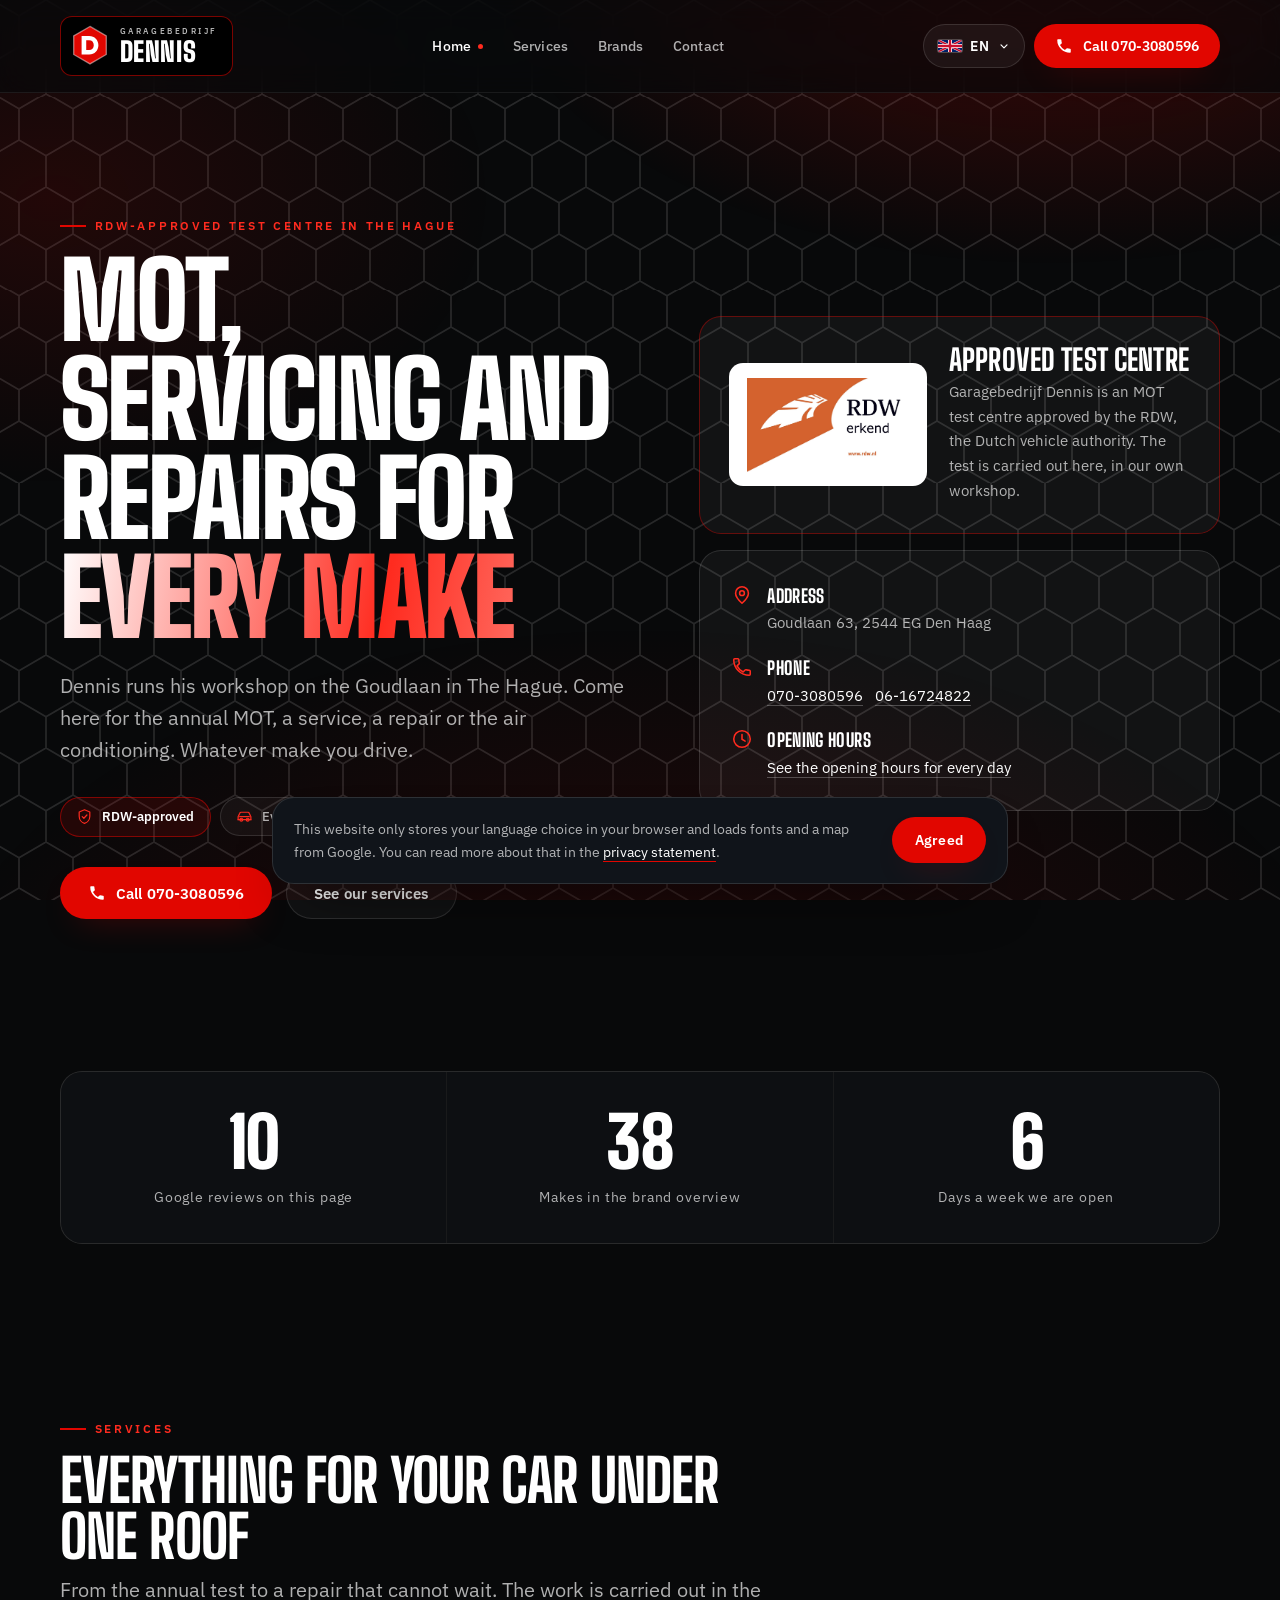
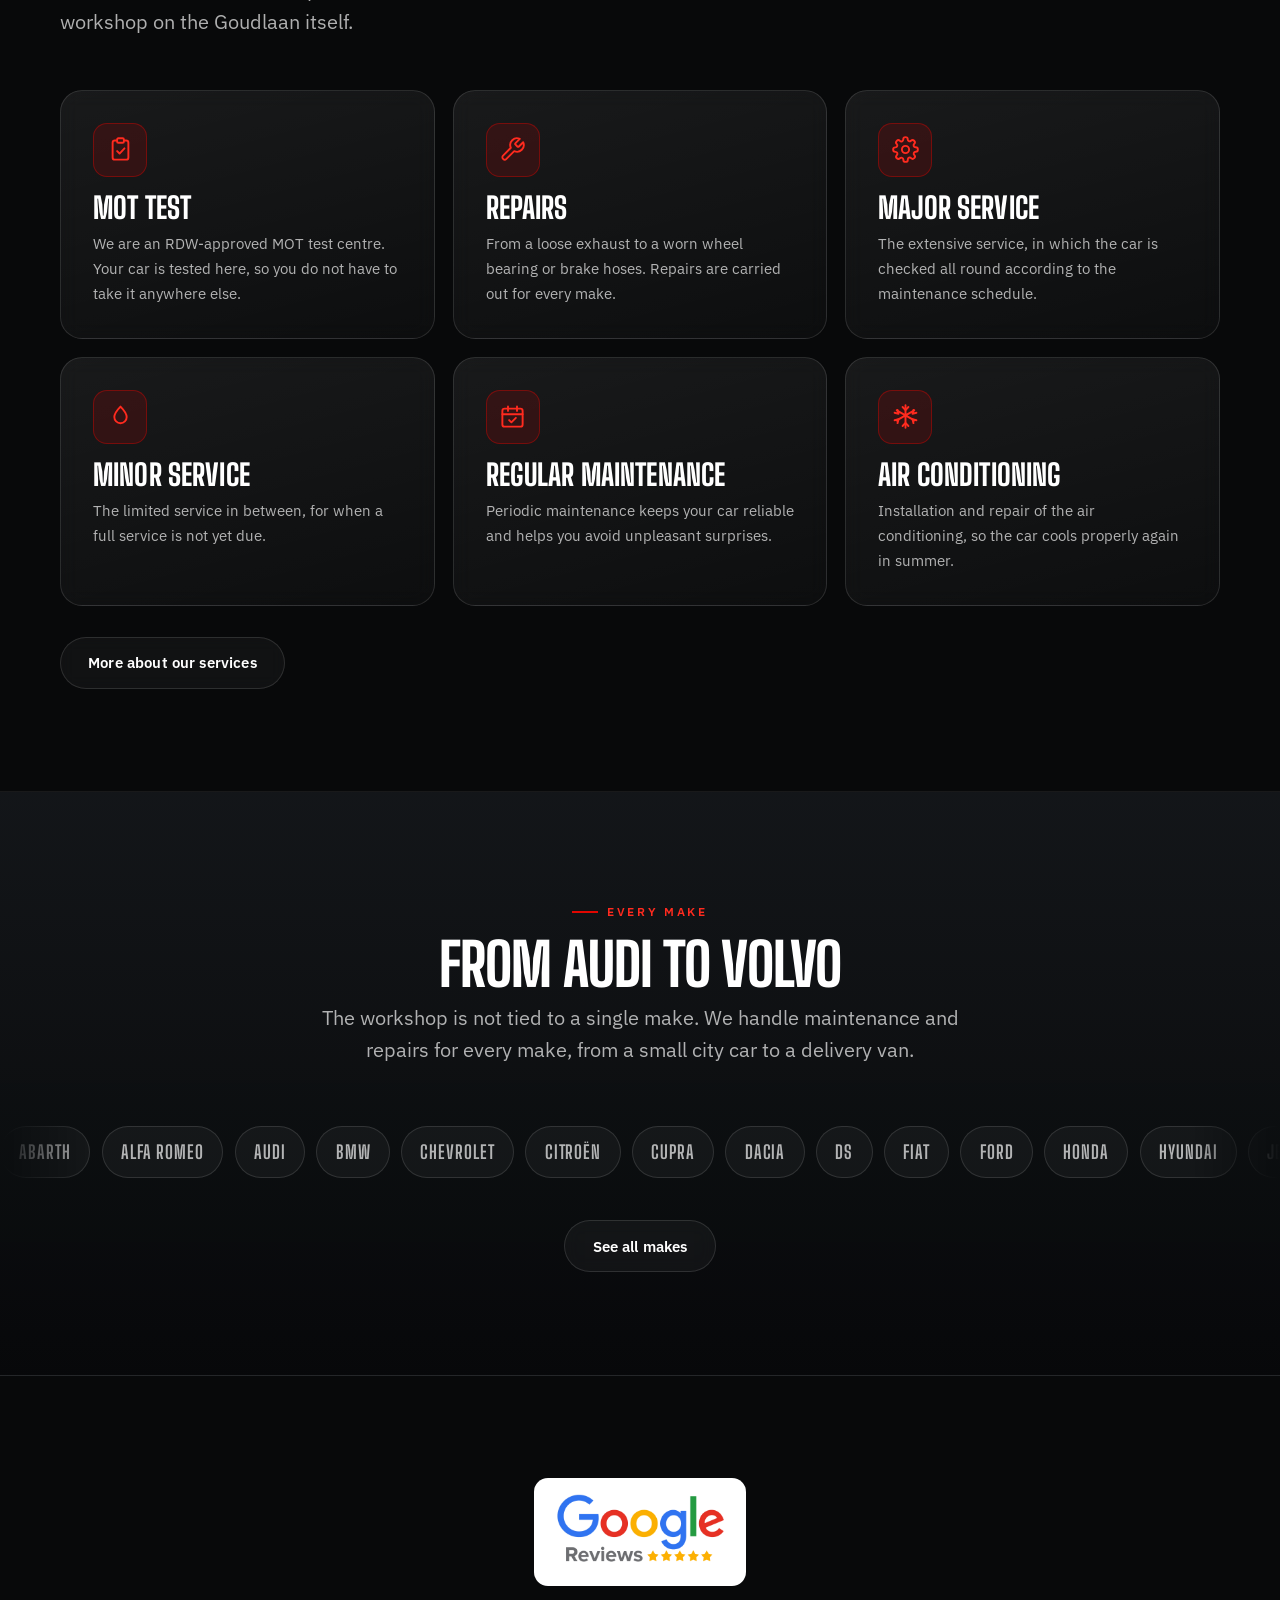
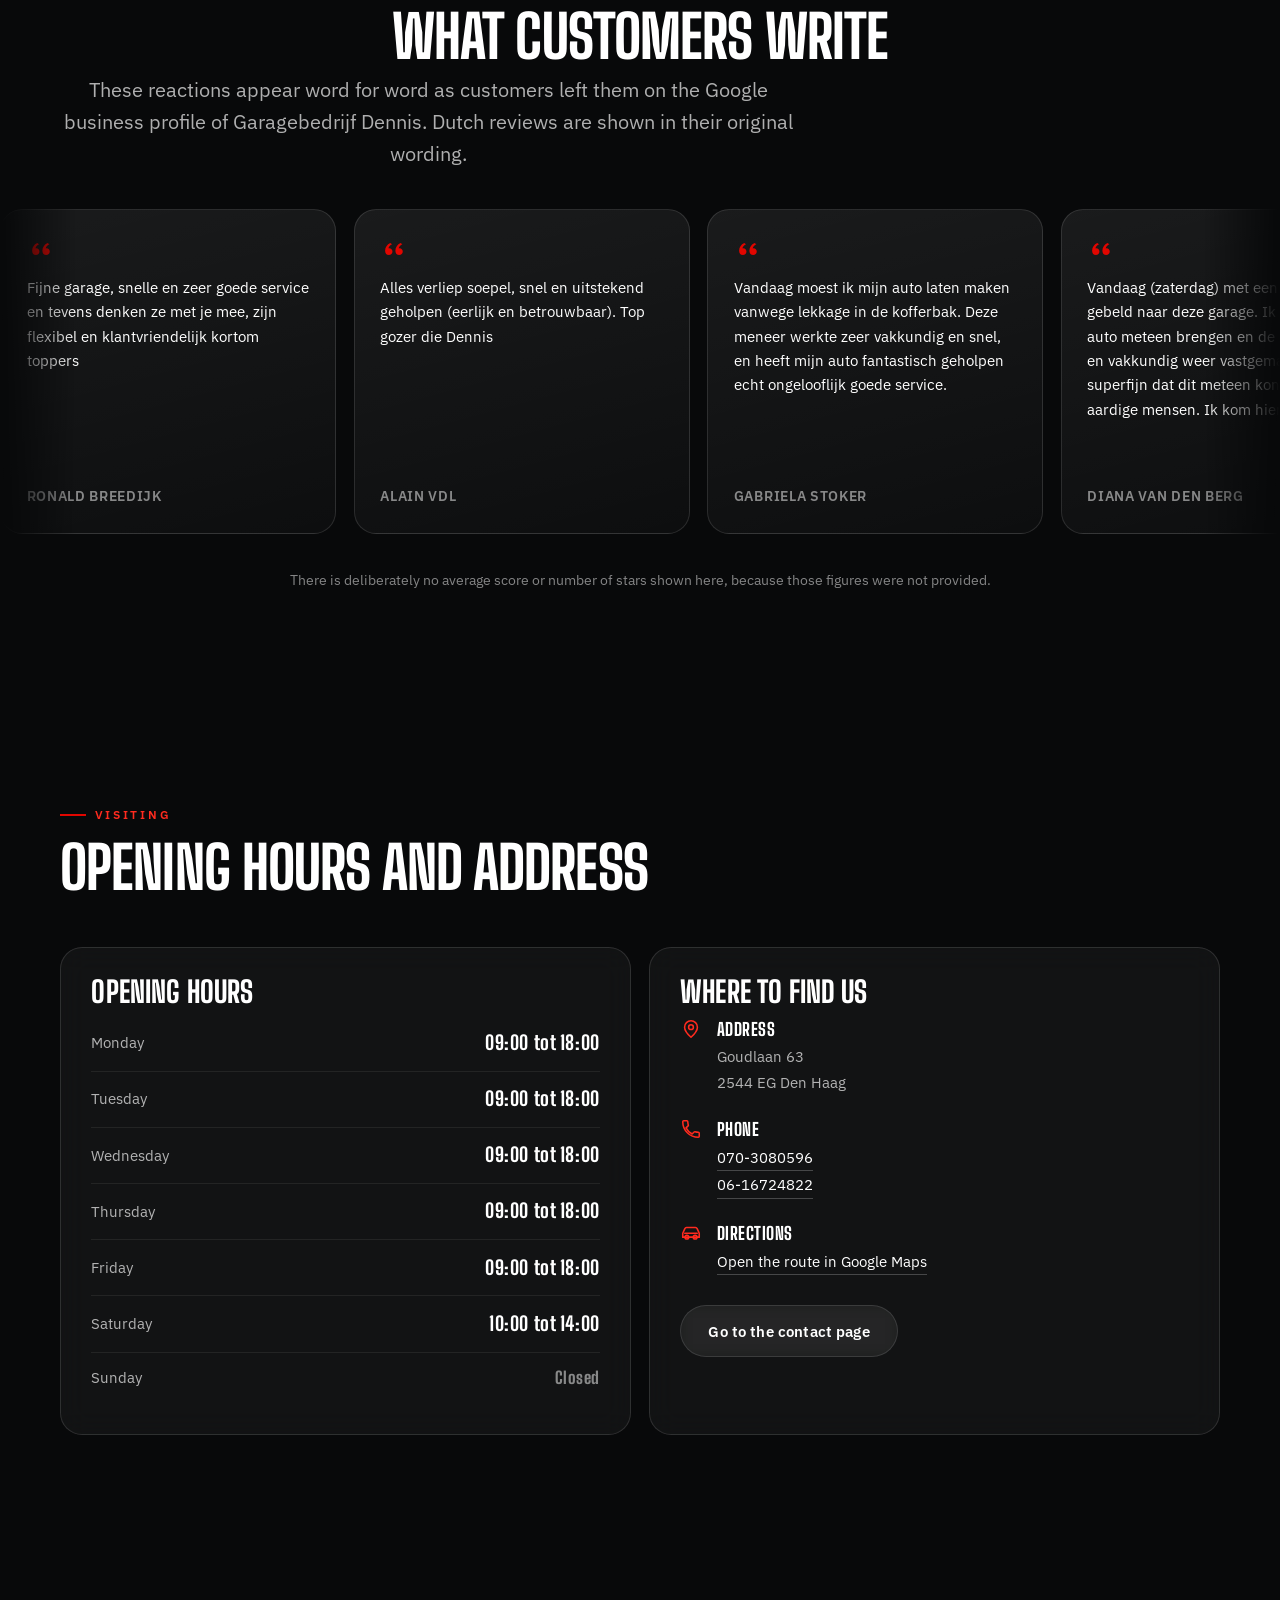
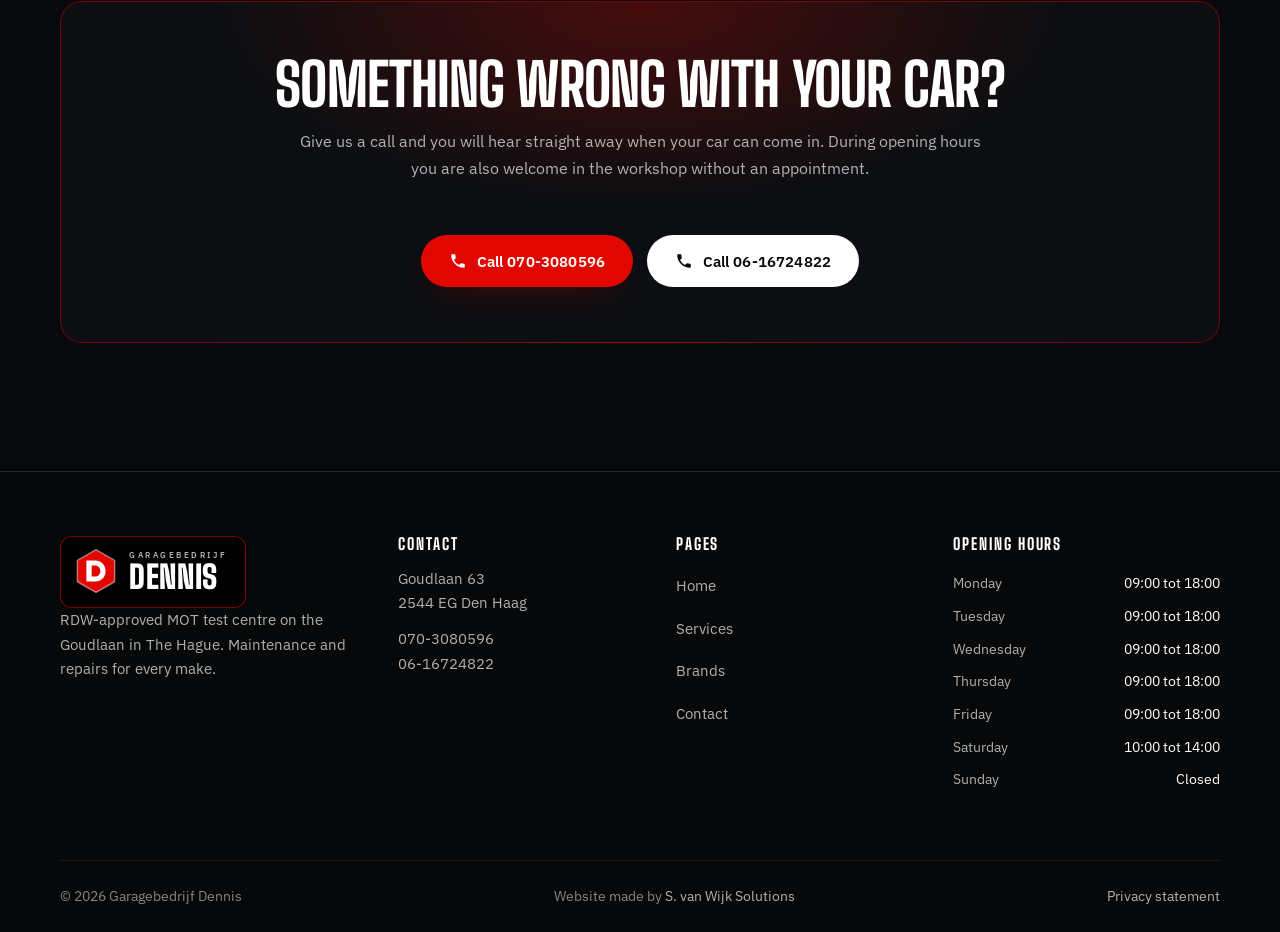
==== index.html @ d8e4218e "Basisstructuur: pagina's, stijl, componenten, taalbestanden en beeldmateriaal Co-Authored-By: Claude" ====
<!DOCTYPE html>
<html lang="nl">
<head>
<meta charset="utf-8">
<meta name="viewport" content="width=device-width, initial-scale=1">
<meta name="robots" content="noindex, nofollow">
<title data-i18n="meta.home.title">Garagebedrijf Dennis | APK en onderhoud in Den Haag</title>
<meta name="description" data-i18n-content="meta.home.desc" content="RDW-erkend APK-keuringsstation aan de Goudlaan in Den Haag. Reparatie, servicebeurt, onderhoud en airco voor alle merken. Bel 070-3080596.">
<meta name="theme-color" content="#08090a">
<link rel="canonical" href="index.html">
<link rel="alternate" hreflang="nl" href="index.html">
<link rel="alternate" hreflang="en" href="index.html">
<link rel="alternate" hreflang="x-default" href="index.html">
<meta property="og:type" content="website">
<meta property="og:site_name" content="Garagebedrijf Dennis">
<meta property="og:title" data-i18n-content="meta.home.title" content="Garagebedrijf Dennis | APK en onderhoud in Den Haag">
<meta property="og:description" data-i18n-content="meta.home.desc" content="RDW-erkend APK-keuringsstation aan de Goudlaan in Den Haag. Reparatie, servicebeurt, onderhoud en airco voor alle merken. Bel 070-3080596.">
<meta property="og:image" content="assets/images/og-image.png">
<meta property="og:url" content="index.html">
<meta name="twitter:card" content="summary_large_image">
<link rel="icon" href="assets/images/favicon.svg" type="image/svg+xml">
<link rel="preconnect" href="https://fonts.googleapis.com">
<link rel="preconnect" href="https://fonts.gstatic.com" crossorigin>
<link rel="stylesheet" href="https://fonts.googleapis.com/css2?family=Big+Shoulders+Display:wght@400..900&family=IBM+Plex+Sans:wght@400;500;600&display=swap">
<link rel="stylesheet" href="style.css">
<script type="application/ld+json">
{
  "@context": "https://schema.org",
  "@type": "AutoRepair",
  "name": "Garagebedrijf Dennis",
  "description": "RDW-erkend APK-keuringsstation in Den Haag voor onderhoud en reparatie van alle merken.",
  "address": {
    "@type": "PostalAddress",
    "streetAddress": "Goudlaan 63",
    "postalCode": "2544 EG",
    "addressLocality": "Den Haag",
    "addressCountry": "NL"
  },
  "telephone": "+31703080596",
  "areaServed": "Den Haag",
  "openingHoursSpecification": [
    { "@type": "OpeningHoursSpecification", "dayOfWeek": ["Monday","Tuesday","Wednesday","Thursday","Friday"], "opens": "09:00", "closes": "18:00" },
    { "@type": "OpeningHoursSpecification", "dayOfWeek": "Saturday", "opens": "10:00", "closes": "14:00" }
  ]
}
</script>
</head>
<body data-page="home">
<div id="header-placeholder"></div>

<main id="main" class="page-main">

  <!-- Hero -->
  <section class="hero">
    <div class="container hero-inner">
      <div class="hero-copy anim-up">
        <span class="eyebrow" data-i18n="home.hero.eyebrow">RDW-erkend keuringsstation in Den Haag</span>
        <h1 data-i18n-html="home.hero.title">APK, onderhoud en reparatie voor <span class="text-grad">alle merken</span></h1>
        <p class="lead" data-i18n="home.hero.lead">Aan de Goudlaan in Den Haag staat de werkplaats van Dennis. U komt hier voor de APK, een servicebeurt, een reparatie of de airco. Welk merk u ook rijdt.</p>

        <div class="hero-badges">
          <span class="badge badge--accent">
            <svg viewBox="0 0 24 24" fill="none" stroke="currentColor" stroke-width="1.7" stroke-linecap="round" stroke-linejoin="round" aria-hidden="true" focusable="false"><path d="M12 2.5 4.5 5.6v6c0 4.6 3.2 8.9 7.5 10 4.3-1.1 7.5-5.4 7.5-10v-6z"/><path d="m8.8 12.2 2.3 2.3 4.3-4.6"/></svg>
            <span data-i18n="badge.rdw">RDW-erkend</span>
          </span>
          <span class="badge">
            <svg viewBox="0 0 24 24" fill="none" stroke="currentColor" stroke-width="1.7" stroke-linecap="round" stroke-linejoin="round" aria-hidden="true" focusable="false"><path d="M3 16.5v-4.2l2.3-5A2 2 0 0 1 7.1 6h9.8a2 2 0 0 1 1.8 1.3l2.3 5v4.2"/><path d="M3 16.5h18M5.2 12.3h13.6"/><circle cx="7.5" cy="16.5" r="2"/><circle cx="16.5" cy="16.5" r="2"/></svg>
            <span data-i18n="badge.allBrands">Alle merken</span>
          </span>
          <span class="badge">
            <svg viewBox="0 0 24 24" fill="none" stroke="currentColor" stroke-width="1.7" stroke-linecap="round" stroke-linejoin="round" aria-hidden="true" focusable="false"><circle cx="12" cy="12" r="9"/><path d="M12 7v5.3l3.4 2"/></svg>
            <span data-i18n="badge.sixDays">Zes dagen per week open</span>
          </span>
        </div>

        <div class="btn-row">
          <a class="btn btn--primary" href="tel:0703080596">
            <svg viewBox="0 0 24 24" fill="currentColor" aria-hidden="true" focusable="false"><path d="M6.6 10.8a15.1 15.1 0 0 0 6.6 6.6l2.2-2.2a1 1 0 0 1 1-.24c1.15.38 2.36.58 3.6.58a1 1 0 0 1 1 1V20a1 1 0 0 1-1 1A17 17 0 0 1 3 4a1 1 0 0 1 1-1h3.5a1 1 0 0 1 1 1c0 1.24.2 2.45.58 3.6a1 1 0 0 1-.25 1z"/></svg>
            <span data-i18n="cta.call">Bel 070-3080596</span>
          </a>
          <a class="btn btn--ghost" href="diensten.html" data-i18n="cta.seeServices">Bekijk de diensten</a>
        </div>
      </div>

      <div class="hero-panel anim-up d2">
        <div class="rdw-card">
          <figure class="rdw-figure">
            <img src="assets/images/rdw-erkend.jpg" alt="RDW erkend" width="1754" height="1014" loading="eager" decoding="async">
          </figure>
          <div>
            <h3 data-i18n="home.rdw.title">Erkend keuringsstation</h3>
            <p data-i18n="home.rdw.text">Garagebedrijf Dennis is een door de RDW erkend APK-keuringsstation. De keuring wordt hier in de eigen werkplaats uitgevoerd.</p>
          </div>
        </div>

        <div class="glass-card hero-quick">
          <div class="quick-row">
            <svg viewBox="0 0 24 24" fill="none" stroke="currentColor" stroke-width="1.7" stroke-linecap="round" stroke-linejoin="round" aria-hidden="true" focusable="false"><path d="M12 21s7-6.4 7-11a7 7 0 1 0-14 0c0 4.6 7 11 7 11z"/><circle cx="12" cy="10" r="2.6"/></svg>
            <div>
              <strong data-i18n="label.address">Adres</strong>
              <span>Goudlaan 63, 2544 EG Den Haag</span>
            </div>
          </div>
          <div class="quick-row">
            <svg viewBox="0 0 24 24" fill="none" stroke="currentColor" stroke-width="1.7" stroke-linecap="round" stroke-linejoin="round" aria-hidden="true" focusable="false"><path d="M6.6 10.8a15.1 15.1 0 0 0 6.6 6.6l2.2-2.2a1 1 0 0 1 1-.24c1.15.38 2.36.58 3.6.58a1 1 0 0 1 1 1V20a1 1 0 0 1-1 1A17 17 0 0 1 3 4a1 1 0 0 1 1-1h3.5a1 1 0 0 1 1 1c0 1.24.2 2.45.58 3.6a1 1 0 0 1-.25 1z"/></svg>
            <div>
              <strong data-i18n="label.phone">Telefoon</strong>
              <span><a href="tel:0703080596">070-3080596</a> &nbsp; <a href="tel:0616724822">06-16724822</a></span>
            </div>
          </div>
          <div class="quick-row">
            <svg viewBox="0 0 24 24" fill="none" stroke="currentColor" stroke-width="1.7" stroke-linecap="round" stroke-linejoin="round" aria-hidden="true" focusable="false"><circle cx="12" cy="12" r="9"/><path d="M12 7v5.3l3.4 2"/></svg>
            <div>
              <strong data-i18n="label.hours">Openingstijden</strong>
              <span><a href="contact.html#openingstijden" data-i18n="home.hero.hoursLink">Bekijk alle openingstijden per dag</a></span>
            </div>
          </div>
        </div>
      </div>
    </div>
  </section>

  <!-- Kerncijfers -->
  <section class="section section--tight">
    <div class="container">
      <div class="counters reveal">
        <div class="counter">
          <span class="counter-value" data-count="10">10</span>
          <span class="counter-label" data-i18n="counter.reviews">Google-reviews op deze pagina</span>
        </div>
        <div class="counter">
          <span class="counter-value" data-count="38">38</span>
          <span class="counter-label" data-i18n="counter.brands">Merken in het merkenoverzicht</span>
        </div>
        <div class="counter">
          <span class="counter-value" data-count="6">6</span>
          <span class="counter-label" data-i18n="counter.days">Dagen per week geopend</span>
        </div>
      </div>
    </div>
  </section>

  <!-- Diensten -->
  <section class="section">
    <div class="container">
      <div class="section-head reveal">
        <span class="eyebrow" data-i18n="home.services.eyebrow">Diensten</span>
        <h2 data-i18n="home.services.title">Alles voor uw auto onder één dak</h2>
        <p class="lead" data-i18n="home.services.lead">Van de jaarlijkse keuring tot een reparatie die niet kan wachten. In de werkplaats aan de Goudlaan wordt het werk zelf uitgevoerd.</p>
      </div>

      <div class="grid grid--3">
        <article class="card reveal">
          <span class="card-icon"><svg viewBox="0 0 24 24" fill="none" stroke="currentColor" stroke-width="1.7" stroke-linecap="round" stroke-linejoin="round" aria-hidden="true" focusable="false"><path d="M9 4H7a2 2 0 0 0-2 2v13a2 2 0 0 0 2 2h10a2 2 0 0 0 2-2V6a2 2 0 0 0-2-2h-2"/><rect x="9" y="2" width="6" height="4" rx="1"/><path d="m9 13.4 2.2 2.2 4.3-4.6"/></svg></span>
          <h3 data-i18n="service.apk.title">APK-keuring</h3>
          <p data-i18n="service.apk.text">Wij zijn een RDW-erkend APK-keuringsstation. Uw auto wordt hier gekeurd, u hoeft er niet mee naar een ander adres.</p>
        </article>

        <article class="card reveal">
          <span class="card-icon"><svg viewBox="0 0 24 24" fill="none" stroke="currentColor" stroke-width="1.7" stroke-linecap="round" stroke-linejoin="round" aria-hidden="true" focusable="false"><path d="M14.7 6.3a1 1 0 0 0 0 1.4l1.6 1.6a1 1 0 0 0 1.4 0l3.77-3.77a6 6 0 0 1-7.94 7.94l-6.91 6.91a2.12 2.12 0 0 1-3-3l6.91-6.91a6 6 0 0 1 7.94-7.94l-3.76 3.76z"/></svg></span>
          <h3 data-i18n="service.repair.title">Reparaties</h3>
          <p data-i18n="service.repair.text">Van een losse uitlaat tot een versleten wiellager of remslangen. Reparaties worden uitgevoerd voor alle merken.</p>
        </article>

        <article class="card reveal">
          <span class="card-icon"><svg viewBox="0 0 24 24" fill="none" stroke="currentColor" stroke-width="1.7" stroke-linecap="round" stroke-linejoin="round" aria-hidden="true" focusable="false"><circle cx="12" cy="12" r="3.2"/><path d="M19.4 15a1.65 1.65 0 0 0 .33 1.82l.06.06a2 2 0 0 1-2.83 2.83l-.06-.06a1.65 1.65 0 0 0-1.82-.33 1.65 1.65 0 0 0-1 1.51V21a2 2 0 0 1-4 0v-.09A1.65 1.65 0 0 0 9 19.4a1.65 1.65 0 0 0-1.82.33l-.06.06a2 2 0 0 1-2.83-2.83l.06-.06a1.65 1.65 0 0 0 .33-1.82 1.65 1.65 0 0 0-1.51-1H3a2 2 0 0 1 0-4h.09A1.65 1.65 0 0 0 4.6 9a1.65 1.65 0 0 0-.33-1.82l-.06-.06a2 2 0 0 1 2.83-2.83l.06.06a1.65 1.65 0 0 0 1.82.33H9a1.65 1.65 0 0 0 1-1.51V3a2 2 0 0 1 4 0v.09a1.65 1.65 0 0 0 1 1.51 1.65 1.65 0 0 0 1.82-.33l.06-.06a2 2 0 0 1 2.83 2.83l-.06.06a1.65 1.65 0 0 0-.33 1.82V9a1.65 1.65 0 0 0 1.51 1H21a2 2 0 0 1 0 4h-.09a1.65 1.65 0 0 0-1.51 1z"/></svg></span>
          <h3 data-i18n="service.bigService.title">Grote servicebeurt</h3>
          <p data-i18n="service.bigService.text">De uitgebreide onderhoudsbeurt, waarbij de auto rondom wordt nagelopen volgens het onderhoudsschema.</p>
        </article>

        <article class="card reveal">
          <span class="card-icon"><svg viewBox="0 0 24 24" fill="none" stroke="currentColor" stroke-width="1.7" stroke-linecap="round" stroke-linejoin="round" aria-hidden="true" focusable="false"><path d="M12 3.2s5.5 5.6 5.5 9.3a5.5 5.5 0 0 1-11 0C6.5 8.8 12 3.2 12 3.2z"/></svg></span>
          <h3 data-i18n="service.smallService.title">Kleine servicebeurt</h3>
          <p data-i18n="service.smallService.text">De beperkte beurt voor tussentijds onderhoud, wanneer een volledige servicebeurt nog niet aan de orde is.</p>
        </article>

        <article class="card reveal">
          <span class="card-icon"><svg viewBox="0 0 24 24" fill="none" stroke="currentColor" stroke-width="1.7" stroke-linecap="round" stroke-linejoin="round" aria-hidden="true" focusable="false"><rect x="3" y="5" width="18" height="16" rx="2"/><path d="M8 3v4M16 3v4M3 10h18"/><path d="m9 15.2 2 2 4-4"/></svg></span>
          <h3 data-i18n="service.maintenance.title">Regulier onderhoud</h3>
          <p data-i18n="service.maintenance.text">Periodiek onderhoud zodat uw auto betrouwbaar blijft rijden en u niet voor verrassingen komt te staan.</p>
        </article>

        <article class="card reveal">
          <span class="card-icon"><svg viewBox="0 0 24 24" fill="none" stroke="currentColor" stroke-width="1.7" stroke-linecap="round" stroke-linejoin="round" aria-hidden="true" focusable="false"><path d="M12 2v20M4.2 6.5l15.6 9M19.8 6.5l-15.6 9"/><path d="M12 6.2 9.4 3.6M12 6.2l2.6-2.6M12 17.8l-2.6 2.6M12 17.8l2.6 2.6"/><path d="m5.8 9.6-3.5-.9M5.8 9.6 4.9 6.1M18.2 14.4l3.5.9M18.2 14.4l.9 3.5M5.8 14.4l-3.5.9M5.8 14.4l-.9 3.5M18.2 9.6l3.5-.9M18.2 9.6l.9-3.5"/></svg></span>
          <h3 data-i18n="service.aircon.title">Airco</h3>
          <p data-i18n="service.aircon.text">Installatie en reparatie van de airco, zodat de auto in de zomer weer koelt zoals het hoort.</p>
        </article>
      </div>

      <div class="btn-row">
        <a class="btn btn--ghost" href="diensten.html" data-i18n="cta.moreServices">Meer over onze diensten</a>
      </div>
    </div>
  </section>

  <!-- Merken -->
  <section class="section section--panel">
    <div class="container">
      <div class="section-head section-head--center reveal">
        <span class="eyebrow" data-i18n="home.brands.eyebrow">Alle merken</span>
        <h2 data-i18n="home.brands.title">Van Audi tot Volvo</h2>
        <p class="lead" data-i18n="home.brands.lead">De werkplaats is niet aan één merk gebonden. Onderhoud en reparatie doen wij voor alle merken, van een kleine stadsauto tot een bedrijfsbus.</p>
      </div>
    </div>

    <div class="brand-strip" aria-hidden="true">
      <div class="brand-strip-track">
        <span class="brand-chip">Abarth</span><span class="brand-chip">Alfa Romeo</span><span class="brand-chip">Audi</span><span class="brand-chip">BMW</span><span class="brand-chip">Chevrolet</span><span class="brand-chip">Citroën</span><span class="brand-chip">CUPRA</span><span class="brand-chip">Dacia</span><span class="brand-chip">DS</span><span class="brand-chip">Fiat</span><span class="brand-chip">Ford</span><span class="brand-chip">Honda</span><span class="brand-chip">Hyundai</span><span class="brand-chip">Jeep</span><span class="brand-chip">Kia</span><span class="brand-chip">Land Rover</span><span class="brand-chip">Lexus</span><span class="brand-chip">Lynk &amp; Co</span><span class="brand-chip">Maserati</span><span class="brand-chip">Mazda</span><span class="brand-chip">Mercedes-Benz</span><span class="brand-chip">MG</span><span class="brand-chip">MINI</span><span class="brand-chip">Mitsubishi</span><span class="brand-chip">Nissan</span><span class="brand-chip">Opel</span><span class="brand-chip">Polestar</span><span class="brand-chip">Porsche</span><span class="brand-chip">Renault</span><span class="brand-chip">SEAT</span><span class="brand-chip">Škoda</span><span class="brand-chip">smart</span><span class="brand-chip">Subaru</span><span class="brand-chip">Suzuki</span><span class="brand-chip">Tesla</span><span class="brand-chip">Toyota</span><span class="brand-chip">Volkswagen</span><span class="brand-chip">Volvo</span><span class="brand-chip">Abarth</span><span class="brand-chip">Alfa Romeo</span><span class="brand-chip">Audi</span><span class="brand-chip">BMW</span><span class="brand-chip">Chevrolet</span><span class="brand-chip">Citroën</span><span class="brand-chip">CUPRA</span><span class="brand-chip">Dacia</span><span class="brand-chip">DS</span><span class="brand-chip">Fiat</span><span class="brand-chip">Ford</span><span class="brand-chip">Honda</span><span class="brand-chip">Hyundai</span><span class="brand-chip">Jeep</span><span class="brand-chip">Kia</span><span class="brand-chip">Land Rover</span><span class="brand-chip">Lexus</span><span class="brand-chip">Lynk &amp; Co</span><span class="brand-chip">Maserati</span><span class="brand-chip">Mazda</span><span class="brand-chip">Mercedes-Benz</span><span class="brand-chip">MG</span><span class="brand-chip">MINI</span><span class="brand-chip">Mitsubishi</span><span class="brand-chip">Nissan</span><span class="brand-chip">Opel</span><span class="brand-chip">Polestar</span><span class="brand-chip">Porsche</span><span class="brand-chip">Renault</span><span class="brand-chip">SEAT</span><span class="brand-chip">Škoda</span><span class="brand-chip">smart</span><span class="brand-chip">Subaru</span><span class="brand-chip">Suzuki</span><span class="brand-chip">Tesla</span><span class="brand-chip">Toyota</span><span class="brand-chip">Volkswagen</span><span class="brand-chip">Volvo</span>
      </div>
    </div>

    <div class="container">
      <div class="stack-center mt-lg">
        <a class="btn btn--ghost" href="merken.html" data-i18n="cta.allBrands">Bekijk alle merken</a>
      </div>
    </div>
  </section>

  <!-- Reviews -->
  <section class="tm-section">
    <div class="container tm-intro reveal">
      <span class="google-badge">
        <img src="assets/images/google-reviews.png" alt="Google Reviews" width="1000" height="500" loading="lazy" decoding="async">
      </span>
      <h2 data-i18n="home.reviews.title">Wat klanten schrijven</h2>
      <p class="lead" data-i18n="home.reviews.lead">Deze reacties staan woordelijk zoals klanten ze op het Google-bedrijfsprofiel van Garagebedrijf Dennis hebben achtergelaten.</p>
    </div>

    <div class="tm-viewport">
      <div class="tm-track">
        <figure class="tm-card">
          <svg class="tm-mark" viewBox="0 0 24 24" fill="currentColor" aria-hidden="true" focusable="false"><path d="M9.5 6.5c-3 1.4-4.8 4-4.8 7.1 0 2.4 1.4 4 3.5 4 1.9 0 3.3-1.4 3.3-3.3 0-1.8-1.2-3.1-2.9-3.1-.3 0-.6 0-.8.1.4-1.5 1.6-2.8 3.3-3.6zM19 6.5c-3 1.4-4.8 4-4.8 7.1 0 2.4 1.4 4 3.5 4 1.9 0 3.3-1.4 3.3-3.3 0-1.8-1.2-3.1-2.9-3.1-.3 0-.6 0-.8.1.4-1.5 1.6-2.8 3.3-3.6z"/></svg>
          <blockquote class="tm-quote">Fijne garage, snelle en zeer goede service en tevens denken ze met je mee, zijn flexibel en klantvriendelijk kortom toppers</blockquote>
          <figcaption class="tm-name">Ronald Breedijk</figcaption>
        </figure>
        <figure class="tm-card">
          <svg class="tm-mark" viewBox="0 0 24 24" fill="currentColor" aria-hidden="true" focusable="false"><path d="M9.5 6.5c-3 1.4-4.8 4-4.8 7.1 0 2.4 1.4 4 3.5 4 1.9 0 3.3-1.4 3.3-3.3 0-1.8-1.2-3.1-2.9-3.1-.3 0-.6 0-.8.1.4-1.5 1.6-2.8 3.3-3.6zM19 6.5c-3 1.4-4.8 4-4.8 7.1 0 2.4 1.4 4 3.5 4 1.9 0 3.3-1.4 3.3-3.3 0-1.8-1.2-3.1-2.9-3.1-.3 0-.6 0-.8.1.4-1.5 1.6-2.8 3.3-3.6z"/></svg>
          <blockquote class="tm-quote">Alles verliep soepel, snel en uitstekend geholpen (eerlijk en betrouwbaar). Top gozer die Dennis</blockquote>
          <figcaption class="tm-name">Alain VDL</figcaption>
        </figure>
        <figure class="tm-card">
          <svg class="tm-mark" viewBox="0 0 24 24" fill="currentColor" aria-hidden="true" focusable="false"><path d="M9.5 6.5c-3 1.4-4.8 4-4.8 7.1 0 2.4 1.4 4 3.5 4 1.9 0 3.3-1.4 3.3-3.3 0-1.8-1.2-3.1-2.9-3.1-.3 0-.6 0-.8.1.4-1.5 1.6-2.8 3.3-3.6zM19 6.5c-3 1.4-4.8 4-4.8 7.1 0 2.4 1.4 4 3.5 4 1.9 0 3.3-1.4 3.3-3.3 0-1.8-1.2-3.1-2.9-3.1-.3 0-.6 0-.8.1.4-1.5 1.6-2.8 3.3-3.6z"/></svg>
          <blockquote class="tm-quote">Vandaag moest ik mijn auto laten maken vanwege lekkage in de kofferbak. Deze meneer werkte zeer vakkundig en snel, en heeft mijn auto fantastisch geholpen echt ongelooflijk goede service.</blockquote>
          <figcaption class="tm-name">Gabriela Stoker</figcaption>
        </figure>
        <figure class="tm-card">
          <svg class="tm-mark" viewBox="0 0 24 24" fill="currentColor" aria-hidden="true" focusable="false"><path d="M9.5 6.5c-3 1.4-4.8 4-4.8 7.1 0 2.4 1.4 4 3.5 4 1.9 0 3.3-1.4 3.3-3.3 0-1.8-1.2-3.1-2.9-3.1-.3 0-.6 0-.8.1.4-1.5 1.6-2.8 3.3-3.6zM19 6.5c-3 1.4-4.8 4-4.8 7.1 0 2.4 1.4 4 3.5 4 1.9 0 3.3-1.4 3.3-3.3 0-1.8-1.2-3.1-2.9-3.1-.3 0-.6 0-.8.1.4-1.5 1.6-2.8 3.3-3.6z"/></svg>
          <blockquote class="tm-quote">Vandaag (zaterdag) met een losse uitlaat gebeld naar deze garage. Ik kon mijn auto meteen brengen en de uitlaat is snel en vakkundig weer vastgemaakt. Echt superfijn dat dit meteen kon. Ook hele aardige mensen. Ik kom hier zeker terug!</blockquote>
          <figcaption class="tm-name">Diana van den Berg</figcaption>
        </figure>
        <figure class="tm-card">
          <svg class="tm-mark" viewBox="0 0 24 24" fill="currentColor" aria-hidden="true" focusable="false"><path d="M9.5 6.5c-3 1.4-4.8 4-4.8 7.1 0 2.4 1.4 4 3.5 4 1.9 0 3.3-1.4 3.3-3.3 0-1.8-1.2-3.1-2.9-3.1-.3 0-.6 0-.8.1.4-1.5 1.6-2.8 3.3-3.6zM19 6.5c-3 1.4-4.8 4-4.8 7.1 0 2.4 1.4 4 3.5 4 1.9 0 3.3-1.4 3.3-3.3 0-1.8-1.2-3.1-2.9-3.1-.3 0-.6 0-.8.1.4-1.5 1.6-2.8 3.3-3.6z"/></svg>
          <blockquote class="tm-quote">Vorige week zaterdag hebben we onze airco compressor laten vervangen, wij zijn zeer vriendelijk geholpen en alles werd netjes en vakkundig gedaan, wij zijn zeer tevreden over onze airco, echte aanrader en top garage.</blockquote>
          <figcaption class="tm-name">Mussi</figcaption>
        </figure>
        <figure class="tm-card">
          <svg class="tm-mark" viewBox="0 0 24 24" fill="currentColor" aria-hidden="true" focusable="false"><path d="M9.5 6.5c-3 1.4-4.8 4-4.8 7.1 0 2.4 1.4 4 3.5 4 1.9 0 3.3-1.4 3.3-3.3 0-1.8-1.2-3.1-2.9-3.1-.3 0-.6 0-.8.1.4-1.5 1.6-2.8 3.3-3.6zM19 6.5c-3 1.4-4.8 4-4.8 7.1 0 2.4 1.4 4 3.5 4 1.9 0 3.3-1.4 3.3-3.3 0-1.8-1.2-3.1-2.9-3.1-.3 0-.6 0-.8.1.4-1.5 1.6-2.8 3.3-3.6z"/></svg>
          <blockquote class="tm-quote">Vandaag een schroef in de band toen ik weg wilde van werk. Kon gelukkig nog langs komen vlak voor 18:00! Echt top service snel en vriendelijk geholpen zonder afspraak en voor een eerlijke prijs</blockquote>
          <figcaption class="tm-name">Mirjam Duursma</figcaption>
        </figure>
        <figure class="tm-card">
          <svg class="tm-mark" viewBox="0 0 24 24" fill="currentColor" aria-hidden="true" focusable="false"><path d="M9.5 6.5c-3 1.4-4.8 4-4.8 7.1 0 2.4 1.4 4 3.5 4 1.9 0 3.3-1.4 3.3-3.3 0-1.8-1.2-3.1-2.9-3.1-.3 0-.6 0-.8.1.4-1.5 1.6-2.8 3.3-3.6zM19 6.5c-3 1.4-4.8 4-4.8 7.1 0 2.4 1.4 4 3.5 4 1.9 0 3.3-1.4 3.3-3.3 0-1.8-1.2-3.1-2.9-3.1-.3 0-.6 0-.8.1.4-1.5 1.6-2.8 3.3-3.6z"/></svg>
          <blockquote class="tm-quote">Ben langs deze aardige man geweest voor een versleten wiellager en 2 remslangen. Binnen een half uur was die klaar, ook nog voor een nette prijs. Praat netjes met de klant over de mogelijkheden en denkt met je mee. Zeer tevreden. Voortaan zie je mij bij garage Dennis!</blockquote>
          <figcaption class="tm-name">Caner Sahin</figcaption>
        </figure>
        <figure class="tm-card">
          <svg class="tm-mark" viewBox="0 0 24 24" fill="currentColor" aria-hidden="true" focusable="false"><path d="M9.5 6.5c-3 1.4-4.8 4-4.8 7.1 0 2.4 1.4 4 3.5 4 1.9 0 3.3-1.4 3.3-3.3 0-1.8-1.2-3.1-2.9-3.1-.3 0-.6 0-.8.1.4-1.5 1.6-2.8 3.3-3.6zM19 6.5c-3 1.4-4.8 4-4.8 7.1 0 2.4 1.4 4 3.5 4 1.9 0 3.3-1.4 3.3-3.3 0-1.8-1.2-3.1-2.9-3.1-.3 0-.6 0-.8.1.4-1.5 1.6-2.8 3.3-3.6z"/></svg>
          <blockquote class="tm-quote" lang="en">The best mechanic in the town. Good prices and best services and so friendly</blockquote>
          <figcaption class="tm-name">Mando Radwan</figcaption>
        </figure>
        <figure class="tm-card">
          <svg class="tm-mark" viewBox="0 0 24 24" fill="currentColor" aria-hidden="true" focusable="false"><path d="M9.5 6.5c-3 1.4-4.8 4-4.8 7.1 0 2.4 1.4 4 3.5 4 1.9 0 3.3-1.4 3.3-3.3 0-1.8-1.2-3.1-2.9-3.1-.3 0-.6 0-.8.1.4-1.5 1.6-2.8 3.3-3.6zM19 6.5c-3 1.4-4.8 4-4.8 7.1 0 2.4 1.4 4 3.5 4 1.9 0 3.3-1.4 3.3-3.3 0-1.8-1.2-3.1-2.9-3.1-.3 0-.6 0-.8.1.4-1.5 1.6-2.8 3.3-3.6z"/></svg>
          <blockquote class="tm-quote">Lampen doen raar. Terwijl andere garage me afwees had ik hier snel een afspraak. Zelfde middag kon ik al ophalen met een zeer eerlijke prijs. Vriendelijke gasten en ook advies gekregen. Aangeraden!</blockquote>
          <figcaption class="tm-name">Michael Zheng</figcaption>
        </figure>
        <figure class="tm-card">
          <svg class="tm-mark" viewBox="0 0 24 24" fill="currentColor" aria-hidden="true" focusable="false"><path d="M9.5 6.5c-3 1.4-4.8 4-4.8 7.1 0 2.4 1.4 4 3.5 4 1.9 0 3.3-1.4 3.3-3.3 0-1.8-1.2-3.1-2.9-3.1-.3 0-.6 0-.8.1.4-1.5 1.6-2.8 3.3-3.6zM19 6.5c-3 1.4-4.8 4-4.8 7.1 0 2.4 1.4 4 3.5 4 1.9 0 3.3-1.4 3.3-3.3 0-1.8-1.2-3.1-2.9-3.1-.3 0-.6 0-.8.1.4-1.5 1.6-2.8 3.3-3.6z"/></svg>
          <blockquote class="tm-quote">Dennis is een topper. Kom er al jaren. Heel vakkundig, normale prijzen, en goudeerlijk.</blockquote>
          <figcaption class="tm-name">Rob Boshuijzen</figcaption>
        </figure>

        <figure class="tm-card" aria-hidden="true">
          <svg class="tm-mark" viewBox="0 0 24 24" fill="currentColor" aria-hidden="true" focusable="false"><path d="M9.5 6.5c-3 1.4-4.8 4-4.8 7.1 0 2.4 1.4 4 3.5 4 1.9 0 3.3-1.4 3.3-3.3 0-1.8-1.2-3.1-2.9-3.1-.3 0-.6 0-.8.1.4-1.5 1.6-2.8 3.3-3.6zM19 6.5c-3 1.4-4.8 4-4.8 7.1 0 2.4 1.4 4 3.5 4 1.9 0 3.3-1.4 3.3-3.3 0-1.8-1.2-3.1-2.9-3.1-.3 0-.6 0-.8.1.4-1.5 1.6-2.8 3.3-3.6z"/></svg>
          <blockquote class="tm-quote">Fijne garage, snelle en zeer goede service en tevens denken ze met je mee, zijn flexibel en klantvriendelijk kortom toppers</blockquote>
          <figcaption class="tm-name">Ronald Breedijk</figcaption>
        </figure>
        <figure class="tm-card" aria-hidden="true">
          <svg class="tm-mark" viewBox="0 0 24 24" fill="currentColor" aria-hidden="true" focusable="false"><path d="M9.5 6.5c-3 1.4-4.8 4-4.8 7.1 0 2.4 1.4 4 3.5 4 1.9 0 3.3-1.4 3.3-3.3 0-1.8-1.2-3.1-2.9-3.1-.3 0-.6 0-.8.1.4-1.5 1.6-2.8 3.3-3.6zM19 6.5c-3 1.4-4.8 4-4.8 7.1 0 2.4 1.4 4 3.5 4 1.9 0 3.3-1.4 3.3-3.3 0-1.8-1.2-3.1-2.9-3.1-.3 0-.6 0-.8.1.4-1.5 1.6-2.8 3.3-3.6z"/></svg>
          <blockquote class="tm-quote">Alles verliep soepel, snel en uitstekend geholpen (eerlijk en betrouwbaar). Top gozer die Dennis</blockquote>
          <figcaption class="tm-name">Alain VDL</figcaption>
        </figure>
        <figure class="tm-card" aria-hidden="true">
          <svg class="tm-mark" viewBox="0 0 24 24" fill="currentColor" aria-hidden="true" focusable="false"><path d="M9.5 6.5c-3 1.4-4.8 4-4.8 7.1 0 2.4 1.4 4 3.5 4 1.9 0 3.3-1.4 3.3-3.3 0-1.8-1.2-3.1-2.9-3.1-.3 0-.6 0-.8.1.4-1.5 1.6-2.8 3.3-3.6zM19 6.5c-3 1.4-4.8 4-4.8 7.1 0 2.4 1.4 4 3.5 4 1.9 0 3.3-1.4 3.3-3.3 0-1.8-1.2-3.1-2.9-3.1-.3 0-.6 0-.8.1.4-1.5 1.6-2.8 3.3-3.6z"/></svg>
          <blockquote class="tm-quote">Vandaag moest ik mijn auto laten maken vanwege lekkage in de kofferbak. Deze meneer werkte zeer vakkundig en snel, en heeft mijn auto fantastisch geholpen echt ongelooflijk goede service.</blockquote>
          <figcaption class="tm-name">Gabriela Stoker</figcaption>
        </figure>
        <figure class="tm-card" aria-hidden="true">
          <svg class="tm-mark" viewBox="0 0 24 24" fill="currentColor" aria-hidden="true" focusable="false"><path d="M9.5 6.5c-3 1.4-4.8 4-4.8 7.1 0 2.4 1.4 4 3.5 4 1.9 0 3.3-1.4 3.3-3.3 0-1.8-1.2-3.1-2.9-3.1-.3 0-.6 0-.8.1.4-1.5 1.6-2.8 3.3-3.6zM19 6.5c-3 1.4-4.8 4-4.8 7.1 0 2.4 1.4 4 3.5 4 1.9 0 3.3-1.4 3.3-3.3 0-1.8-1.2-3.1-2.9-3.1-.3 0-.6 0-.8.1.4-1.5 1.6-2.8 3.3-3.6z"/></svg>
          <blockquote class="tm-quote">Vandaag (zaterdag) met een losse uitlaat gebeld naar deze garage. Ik kon mijn auto meteen brengen en de uitlaat is snel en vakkundig weer vastgemaakt. Echt superfijn dat dit meteen kon. Ook hele aardige mensen. Ik kom hier zeker terug!</blockquote>
          <figcaption class="tm-name">Diana van den Berg</figcaption>
        </figure>
        <figure class="tm-card" aria-hidden="true">
          <svg class="tm-mark" viewBox="0 0 24 24" fill="currentColor" aria-hidden="true" focusable="false"><path d="M9.5 6.5c-3 1.4-4.8 4-4.8 7.1 0 2.4 1.4 4 3.5 4 1.9 0 3.3-1.4 3.3-3.3 0-1.8-1.2-3.1-2.9-3.1-.3 0-.6 0-.8.1.4-1.5 1.6-2.8 3.3-3.6zM19 6.5c-3 1.4-4.8 4-4.8 7.1 0 2.4 1.4 4 3.5 4 1.9 0 3.3-1.4 3.3-3.3 0-1.8-1.2-3.1-2.9-3.1-.3 0-.6 0-.8.1.4-1.5 1.6-2.8 3.3-3.6z"/></svg>
          <blockquote class="tm-quote">Vorige week zaterdag hebben we onze airco compressor laten vervangen, wij zijn zeer vriendelijk geholpen en alles werd netjes en vakkundig gedaan, wij zijn zeer tevreden over onze airco, echte aanrader en top garage.</blockquote>
          <figcaption class="tm-name">Mussi</figcaption>
        </figure>
        <figure class="tm-card" aria-hidden="true">
          <svg class="tm-mark" viewBox="0 0 24 24" fill="currentColor" aria-hidden="true" focusable="false"><path d="M9.5 6.5c-3 1.4-4.8 4-4.8 7.1 0 2.4 1.4 4 3.5 4 1.9 0 3.3-1.4 3.3-3.3 0-1.8-1.2-3.1-2.9-3.1-.3 0-.6 0-.8.1.4-1.5 1.6-2.8 3.3-3.6zM19 6.5c-3 1.4-4.8 4-4.8 7.1 0 2.4 1.4 4 3.5 4 1.9 0 3.3-1.4 3.3-3.3 0-1.8-1.2-3.1-2.9-3.1-.3 0-.6 0-.8.1.4-1.5 1.6-2.8 3.3-3.6z"/></svg>
          <blockquote class="tm-quote">Vandaag een schroef in de band toen ik weg wilde van werk. Kon gelukkig nog langs komen vlak voor 18:00! Echt top service snel en vriendelijk geholpen zonder afspraak en voor een eerlijke prijs</blockquote>
          <figcaption class="tm-name">Mirjam Duursma</figcaption>
        </figure>
        <figure class="tm-card" aria-hidden="true">
          <svg class="tm-mark" viewBox="0 0 24 24" fill="currentColor" aria-hidden="true" focusable="false"><path d="M9.5 6.5c-3 1.4-4.8 4-4.8 7.1 0 2.4 1.4 4 3.5 4 1.9 0 3.3-1.4 3.3-3.3 0-1.8-1.2-3.1-2.9-3.1-.3 0-.6 0-.8.1.4-1.5 1.6-2.8 3.3-3.6zM19 6.5c-3 1.4-4.8 4-4.8 7.1 0 2.4 1.4 4 3.5 4 1.9 0 3.3-1.4 3.3-3.3 0-1.8-1.2-3.1-2.9-3.1-.3 0-.6 0-.8.1.4-1.5 1.6-2.8 3.3-3.6z"/></svg>
          <blockquote class="tm-quote">Ben langs deze aardige man geweest voor een versleten wiellager en 2 remslangen. Binnen een half uur was die klaar, ook nog voor een nette prijs. Praat netjes met de klant over de mogelijkheden en denkt met je mee. Zeer tevreden. Voortaan zie je mij bij garage Dennis!</blockquote>
          <figcaption class="tm-name">Caner Sahin</figcaption>
        </figure>
        <figure class="tm-card" aria-hidden="true">
          <svg class="tm-mark" viewBox="0 0 24 24" fill="currentColor" aria-hidden="true" focusable="false"><path d="M9.5 6.5c-3 1.4-4.8 4-4.8 7.1 0 2.4 1.4 4 3.5 4 1.9 0 3.3-1.4 3.3-3.3 0-1.8-1.2-3.1-2.9-3.1-.3 0-.6 0-.8.1.4-1.5 1.6-2.8 3.3-3.6zM19 6.5c-3 1.4-4.8 4-4.8 7.1 0 2.4 1.4 4 3.5 4 1.9 0 3.3-1.4 3.3-3.3 0-1.8-1.2-3.1-2.9-3.1-.3 0-.6 0-.8.1.4-1.5 1.6-2.8 3.3-3.6z"/></svg>
          <blockquote class="tm-quote" lang="en">The best mechanic in the town. Good prices and best services and so friendly</blockquote>
          <figcaption class="tm-name">Mando Radwan</figcaption>
        </figure>
        <figure class="tm-card" aria-hidden="true">
          <svg class="tm-mark" viewBox="0 0 24 24" fill="currentColor" aria-hidden="true" focusable="false"><path d="M9.5 6.5c-3 1.4-4.8 4-4.8 7.1 0 2.4 1.4 4 3.5 4 1.9 0 3.3-1.4 3.3-3.3 0-1.8-1.2-3.1-2.9-3.1-.3 0-.6 0-.8.1.4-1.5 1.6-2.8 3.3-3.6zM19 6.5c-3 1.4-4.8 4-4.8 7.1 0 2.4 1.4 4 3.5 4 1.9 0 3.3-1.4 3.3-3.3 0-1.8-1.2-3.1-2.9-3.1-.3 0-.6 0-.8.1.4-1.5 1.6-2.8 3.3-3.6z"/></svg>
          <blockquote class="tm-quote">Lampen doen raar. Terwijl andere garage me afwees had ik hier snel een afspraak. Zelfde middag kon ik al ophalen met een zeer eerlijke prijs. Vriendelijke gasten en ook advies gekregen. Aangeraden!</blockquote>
          <figcaption class="tm-name">Michael Zheng</figcaption>
        </figure>
        <figure class="tm-card" aria-hidden="true">
          <svg class="tm-mark" viewBox="0 0 24 24" fill="currentColor" aria-hidden="true" focusable="false"><path d="M9.5 6.5c-3 1.4-4.8 4-4.8 7.1 0 2.4 1.4 4 3.5 4 1.9 0 3.3-1.4 3.3-3.3 0-1.8-1.2-3.1-2.9-3.1-.3 0-.6 0-.8.1.4-1.5 1.6-2.8 3.3-3.6zM19 6.5c-3 1.4-4.8 4-4.8 7.1 0 2.4 1.4 4 3.5 4 1.9 0 3.3-1.4 3.3-3.3 0-1.8-1.2-3.1-2.9-3.1-.3 0-.6 0-.8.1.4-1.5 1.6-2.8 3.3-3.6z"/></svg>
          <blockquote class="tm-quote">Dennis is een topper. Kom er al jaren. Heel vakkundig, normale prijzen, en goudeerlijk.</blockquote>
          <figcaption class="tm-name">Rob Boshuijzen</figcaption>
        </figure>
      </div>
    </div>

    <div class="container">
      <p class="tm-foot" data-i18n="home.reviews.foot">Er staat bewust geen gemiddelde beoordeling of aantal sterren bij, omdat die cijfers niet zijn aangeleverd.</p>
    </div>
  </section>

  <!-- Openingstijden en contact -->
  <section class="section">
    <div class="container">
      <div class="section-head reveal">
        <span class="eyebrow" data-i18n="home.visit.eyebrow">Langskomen</span>
        <h2 data-i18n="home.visit.title">Openingstijden en adres</h2>
      </div>

      <div class="split">
        <div class="glass-card reveal">
          <h3 data-i18n="label.hours">Openingstijden</h3>
          <ul class="hours-list">
            <li><span class="hours-day" data-i18n="day.mon">Maandag</span><span class="hours-time">09:00 tot 18:00</span></li>
            <li><span class="hours-day" data-i18n="day.tue">Dinsdag</span><span class="hours-time">09:00 tot 18:00</span></li>
            <li><span class="hours-day" data-i18n="day.wed">Woensdag</span><span class="hours-time">09:00 tot 18:00</span></li>
            <li><span class="hours-day" data-i18n="day.thu">Donderdag</span><span class="hours-time">09:00 tot 18:00</span></li>
            <li><span class="hours-day" data-i18n="day.fri">Vrijdag</span><span class="hours-time">09:00 tot 18:00</span></li>
            <li><span class="hours-day" data-i18n="day.sat">Zaterdag</span><span class="hours-time">10:00 tot 14:00</span></li>
            <li><span class="hours-day" data-i18n="day.sun">Zondag</span><span class="hours-time is-closed" data-i18n="hours.closed">Gesloten</span></li>
          </ul>
        </div>

        <div class="glass-card reveal">
          <h3 data-i18n="home.visit.findUs">Waar u ons vindt</h3>
          <ul class="contact-list">
            <li>
              <svg viewBox="0 0 24 24" fill="none" stroke="currentColor" stroke-width="1.7" stroke-linecap="round" stroke-linejoin="round" aria-hidden="true" focusable="false"><path d="M12 21s7-6.4 7-11a7 7 0 1 0-14 0c0 4.6 7 11 7 11z"/><circle cx="12" cy="10" r="2.6"/></svg>
              <div>
                <strong data-i18n="label.address">Adres</strong>
                <address>Goudlaan 63<br>2544 EG Den Haag</address>
              </div>
            </li>
            <li>
              <svg viewBox="0 0 24 24" fill="none" stroke="currentColor" stroke-width="1.7" stroke-linecap="round" stroke-linejoin="round" aria-hidden="true" focusable="false"><path d="M6.6 10.8a15.1 15.1 0 0 0 6.6 6.6l2.2-2.2a1 1 0 0 1 1-.24c1.15.38 2.36.58 3.6.58a1 1 0 0 1 1 1V20a1 1 0 0 1-1 1A17 17 0 0 1 3 4a1 1 0 0 1 1-1h3.5a1 1 0 0 1 1 1c0 1.24.2 2.45.58 3.6a1 1 0 0 1-.25 1z"/></svg>
              <div>
                <strong data-i18n="label.phone">Telefoon</strong>
                <a href="tel:0703080596">070-3080596</a><br>
                <a href="tel:0616724822">06-16724822</a>
              </div>
            </li>
            <li>
              <svg viewBox="0 0 24 24" fill="none" stroke="currentColor" stroke-width="1.7" stroke-linecap="round" stroke-linejoin="round" aria-hidden="true" focusable="false"><path d="M3 16.5v-4.2l2.3-5A2 2 0 0 1 7.1 6h9.8a2 2 0 0 1 1.8 1.3l2.3 5v4.2"/><path d="M3 16.5h18M5.2 12.3h13.6"/><circle cx="7.5" cy="16.5" r="2"/><circle cx="16.5" cy="16.5" r="2"/></svg>
              <div>
                <strong data-i18n="label.route">Route</strong>
                <a href="https://www.google.com/maps/search/?api=1&amp;query=Goudlaan+63%2C+2544+EG+Den+Haag" target="_blank" rel="noopener" data-i18n="link.maps">Open de route in Google Maps</a>
              </div>
            </li>
          </ul>
          <div class="btn-row">
            <a class="btn btn--ghost" href="contact.html" data-i18n="cta.contactPage">Naar de contactpagina</a>
          </div>
        </div>
      </div>
    </div>
  </section>

  <!-- Slotoproep -->
  <section class="section section--tight">
    <div class="container">
      <div class="cta-band reveal">
        <h2 data-i18n="cta.band.title">Iets aan uw auto?</h2>
        <p data-i18n="cta.band.text">Bel even, dan hoort u meteen wanneer uw auto terecht kan. Ook zonder afspraak bent u tijdens openingstijden welkom in de werkplaats.</p>
        <div class="btn-row">
          <a class="btn btn--primary" href="tel:0703080596">
            <svg viewBox="0 0 24 24" fill="currentColor" aria-hidden="true" focusable="false"><path d="M6.6 10.8a15.1 15.1 0 0 0 6.6 6.6l2.2-2.2a1 1 0 0 1 1-.24c1.15.38 2.36.58 3.6.58a1 1 0 0 1 1 1V20a1 1 0 0 1-1 1A17 17 0 0 1 3 4a1 1 0 0 1 1-1h3.5a1 1 0 0 1 1 1c0 1.24.2 2.45.58 3.6a1 1 0 0 1-.25 1z"/></svg>
            <span data-i18n="cta.call">Bel 070-3080596</span>
          </a>
          <a class="btn btn--light" href="tel:0616724822">
            <svg viewBox="0 0 24 24" fill="currentColor" aria-hidden="true" focusable="false"><path d="M6.6 10.8a15.1 15.1 0 0 0 6.6 6.6l2.2-2.2a1 1 0 0 1 1-.24c1.15.38 2.36.58 3.6.58a1 1 0 0 1 1 1V20a1 1 0 0 1-1 1A17 17 0 0 1 3 4a1 1 0 0 1 1-1h3.5a1 1 0 0 1 1 1c0 1.24.2 2.45.58 3.6a1 1 0 0 1-.25 1z"/></svg>
            <span data-i18n="cta.callMobile">Bel 06-16724822</span>
          </a>
        </div>
      </div>
    </div>
  </section>

</main>

<div id="footer-placeholder"></div>
<script src="js/script.js" defer></script>
</body>
</html>
---- style.css ----
/* ==========================================================================
   Garagebedrijf Dennis — demo-ontwerp
   Stijl: stoer, rood/zwart, wit, motorsport-honingraat
   ========================================================================== */

/* --------------------------------------------------------------------------
   1. Design tokens
   -------------------------------------------------------------------------- */
:root {
  --black: #08090a;
  --black-soft: #0e1013;
  --surface: #15181c;
  --surface-2: #1c2026;
  --white: #ffffff;
  --text: #ffffff;
  --text-muted: rgba(255, 255, 255, 0.68);
  --text-dim: rgba(255, 255, 255, 0.5);
  --line: rgba(255, 255, 255, 0.12);
  --line-soft: rgba(255, 255, 255, 0.07);

  --red: #e10600;
  --red-bright: #ff2b1f;
  --red-deep: #8c0300;
  --red-glow: rgba(225, 6, 0, 0.42);

  --font-display: "Big Shoulders Display", "Arial Narrow", "Haettenschweiler", Impact, sans-serif;
  --font-body: "IBM Plex Sans", system-ui, -apple-system, "Segoe UI", Arial, sans-serif;

  --radius-sm: 8px;
  --radius: 14px;
  --radius-lg: 22px;

  --shell: 1240px;
  --gutter: clamp(1.15rem, 4vw, 2.5rem);

  --ease: cubic-bezier(0.22, 0.61, 0.36, 1);

  --z-cookie: 95;
  --z-header: 100;
  --z-menu: 110;
  --z-toggle: 115;
}

/* --------------------------------------------------------------------------
   2. Reset & basis
   -------------------------------------------------------------------------- */
*,
*::before,
*::after {
  box-sizing: border-box;
}

html {
  background-color: var(--black);
  scroll-behavior: smooth;
  -webkit-text-size-adjust: 100%;
}

body {
  margin: 0;
  min-height: 100vh;
  background-color: var(--black);
  color: var(--text);
  font-family: var(--font-body);
  font-size: 1rem;
  line-height: 1.65;
  overflow-x: hidden;
  -webkit-font-smoothing: antialiased;
}

/* Honingraat-patroon over de hele site */
body::before {
  content: "";
  position: fixed;
  inset: 0;
  z-index: 0;
  pointer-events: none;
  background-image: url("data:image/svg+xml,%3Csvg xmlns='http://www.w3.org/2000/svg' width='34.641' height='60' viewBox='0 0 34.641 60'%3E%3Cg fill='none' stroke='%23ffffff' stroke-width='1.1'%3E%3Cpath d='M17.32 0 34.64 10 34.64 30 17.32 40 0 30 0 10Z'/%3E%3Cpath d='M17.32 40 17.32 60'/%3E%3C/g%3E%3C/svg%3E");
  background-size: 54px 93.53px;
  background-position: center top;
  opacity: 0.13;
}

/* Zachte rode gloed, motorsport-accent */
body::after {
  content: "";
  position: fixed;
  inset: 0;
  z-index: 0;
  pointer-events: none;
  background:
    radial-gradient(58rem 34rem at 82% -8%, rgba(225, 6, 0, 0.28), transparent 62%),
    radial-gradient(46rem 30rem at 4% 22%, rgba(225, 6, 0, 0.12), transparent 60%),
    radial-gradient(70rem 42rem at 50% 118%, rgba(225, 6, 0, 0.16), transparent 65%);
}

.site-header,
.page-main,
.site-footer,
.cookie-notice,
.mobile-menu {
  position: relative;
  z-index: 1;
}

img,
svg {
  max-width: 100%;
}

img {
  height: auto;
  display: block;
}

a {
  color: inherit;
  text-decoration: none;
}

button {
  font: inherit;
  color: inherit;
}

:focus-visible {
  outline: 3px solid var(--red-bright);
  outline-offset: 3px;
  border-radius: 4px;
}

.skip-link {
  position: absolute;
  left: -9999px;
  top: 0;
  z-index: 200;
  background: var(--red);
  color: var(--white);
  padding: 0.75rem 1.25rem;
  font-weight: 600;
}

.skip-link:focus {
  left: 0.5rem;
  top: 0.5rem;
}

.visually-hidden {
  position: absolute !important;
  width: 1px;
  height: 1px;
  padding: 0;
  margin: -1px;
  overflow: hidden;
  clip: rect(0, 0, 0, 0);
  white-space: nowrap;
  border: 0;
}

/* --------------------------------------------------------------------------
   3. Typografie
   -------------------------------------------------------------------------- */
h1,
h2,
h3,
h4 {
  font-family: var(--font-display);
  font-weight: 800;
  line-height: 0.94;
  letter-spacing: -0.015em;
  text-transform: uppercase;
  margin: 0 0 0.6rem;
}

h1 {
  font-size: clamp(2.9rem, 8.4vw, 6.6rem);
  font-weight: 900;
  letter-spacing: -0.025em;
}

h2 {
  font-size: clamp(2.1rem, 5.2vw, 3.7rem);
}

h3 {
  font-size: clamp(1.4rem, 2.6vw, 1.85rem);
  letter-spacing: 0.005em;
}

h4 {
  font-size: 1.2rem;
  letter-spacing: 0.02em;
}

p {
  margin: 0 0 1.1rem;
}

p:last-child {
  margin-bottom: 0;
}

.lead {
  font-size: clamp(1.05rem, 1.9vw, 1.22rem);
  color: var(--text-muted);
  max-width: 46rem;
}

.eyebrow {
  display: inline-flex;
  align-items: center;
  gap: 0.55rem;
  font-family: var(--font-body);
  font-size: 0.76rem;
  font-weight: 600;
  letter-spacing: 0.22em;
  text-transform: uppercase;
  color: var(--red-bright);
  margin-bottom: 0.9rem;
}

.eyebrow::before {
  content: "";
  width: 26px;
  height: 2px;
  background: var(--red);
}

.text-grad {
  background: linear-gradient(100deg, #ffffff 0%, var(--red-bright) 28%, #ff8a80 46%, var(--red) 64%, #ffffff 100%);
  background-size: 260% 100%;
  -webkit-background-clip: text;
  background-clip: text;
  color: transparent;
  -webkit-text-fill-color: transparent;
  animation: grad-slide 9s linear infinite;
}

@keyframes grad-slide {
  0% { background-position: 0% 50%; }
  100% { background-position: 260% 50%; }
}

/* --------------------------------------------------------------------------
   4. Layout
   -------------------------------------------------------------------------- */
.container {
  width: 100%;
  max-width: var(--shell);
  margin-inline: auto;
  padding-inline: var(--gutter);
}

.section {
  padding-block: clamp(3.5rem, 8vw, 7rem);
}

.section--tight {
  padding-block: clamp(2.5rem, 5vw, 4rem);
}

.section--panel {
  background: linear-gradient(180deg, rgba(21, 24, 28, 0.86), rgba(8, 9, 10, 0.9));
  border-block: 1px solid var(--line-soft);
}

.section-head {
  max-width: 44rem;
  margin-bottom: clamp(2rem, 4vw, 3.2rem);
}

.section-head--center {
  margin-inline: auto;
  text-align: center;
}

.section-head--center .eyebrow {
  justify-content: center;
}

.section-head--center .lead {
  margin-inline: auto;
}

.mt-lg {
  margin-top: 2.2rem;
}

.stack-center {
  display: flex;
  flex-direction: column;
  align-items: center;
  justify-content: center;
  text-align: center;
}

/* --------------------------------------------------------------------------
   5. Knoppen
   -------------------------------------------------------------------------- */
.btn {
  display: inline-flex;
  align-items: center;
  justify-content: center;
  gap: 0.6rem;
  min-height: 52px;
  padding: 0.95rem 1.7rem;
  border: 1px solid transparent;
  border-radius: 999px;
  font-family: var(--font-body);
  font-size: 0.95rem;
  font-weight: 600;
  letter-spacing: 0.01em;
  line-height: 1.2;
  text-align: center;
  cursor: pointer;
  transition: transform 0.35s var(--ease), box-shadow 0.35s var(--ease),
    background-color 0.3s var(--ease), border-color 0.3s var(--ease), color 0.3s var(--ease);
}

.btn svg {
  width: 18px;
  height: 18px;
  flex: 0 0 auto;
}

.btn--primary {
  background: var(--red);
  color: var(--white);
  box-shadow: 0 14px 34px -18px var(--red-glow);
}

.btn--primary:hover,
.btn--primary:focus-visible {
  background: var(--red-bright);
  box-shadow: 0 20px 44px -16px var(--red-glow);
  transform: scale(1.025);
}

.btn--ghost {
  background: rgba(255, 255, 255, 0.04);
  border-color: var(--line);
  color: var(--white);
  backdrop-filter: blur(8px);
  -webkit-backdrop-filter: blur(8px);
}

.btn--ghost:hover,
.btn--ghost:focus-visible {
  border-color: rgba(255, 255, 255, 0.4);
  background: rgba(255, 255, 255, 0.09);
  transform: scale(1.025);
}

.btn--light {
  background: var(--white);
  color: var(--black);
}

.btn--light:hover,
.btn--light:focus-visible {
  background: #f1f1f1;
  transform: scale(1.025);
}

.btn-row {
  display: flex;
  flex-wrap: wrap;
  gap: 0.85rem;
  margin-top: 1.9rem;
}

.stack-center .btn-row {
  justify-content: center;
}

/* --------------------------------------------------------------------------
   6. Header
   -------------------------------------------------------------------------- */
.site-header {
  position: sticky;
  top: 0;
  z-index: var(--z-header);
  background: rgba(8, 9, 10, 0.72);
  backdrop-filter: blur(16px) saturate(140%);
  -webkit-backdrop-filter: blur(16px) saturate(140%);
  border-bottom: 1px solid var(--line-soft);
  transition: background-color 0.35s var(--ease), border-color 0.35s var(--ease),
    box-shadow 0.35s var(--ease);
}

.site-header.scrolled {
  background: rgba(8, 9, 10, 0.94);
  border-bottom-color: var(--line);
  box-shadow: 0 18px 44px -30px rgba(0, 0, 0, 0.95);
}

.header-inner {
  display: flex;
  align-items: center;
  justify-content: space-between;
  gap: 1rem;
  padding-block: 1rem;
  transition: padding-block 0.35s var(--ease);
}

.site-header.scrolled .header-inner {
  padding-block: 0.5rem;
}

/* Logo-plaat: het logo staat altijd op een zwarte achtergrond */
.brand {
  display: inline-flex;
  align-items: center;
  flex: 0 0 auto;
}

.brand-plate {
  display: inline-flex;
  align-items: center;
  gap: 0.7rem;
  background: #000000;
  border: 1px solid rgba(225, 6, 0, 0.55);
  border-radius: 12px;
  padding: 0.5rem 0.9rem 0.5rem 0.6rem;
  transition: transform 0.35s var(--ease), border-color 0.35s var(--ease),
    box-shadow 0.35s var(--ease), padding 0.35s var(--ease);
}

.brand:hover .brand-plate,
.brand:focus-visible .brand-plate {
  transform: scale(1.02);
  border-color: var(--red-bright);
  box-shadow: 0 10px 30px -16px var(--red-glow);
}

.site-header.scrolled .brand-plate {
  padding: 0.35rem 0.75rem 0.35rem 0.45rem;
}

.brand-mark {
  width: 38px;
  height: 42px;
  flex: 0 0 auto;
  transition: width 0.35s var(--ease), height 0.35s var(--ease);
}

.site-header.scrolled .brand-mark {
  width: 32px;
  height: 36px;
}

.brand-words {
  display: flex;
  flex-direction: column;
  line-height: 1;
}

.brand-top {
  font-family: var(--font-body);
  font-size: 0.53rem;
  font-weight: 600;
  letter-spacing: 0.3em;
  color: rgba(255, 255, 255, 0.72);
  text-transform: uppercase;
}

.brand-name {
  font-family: var(--font-display);
  font-size: 1.7rem;
  font-weight: 900;
  letter-spacing: 0.02em;
  text-transform: uppercase;
  color: var(--white);
  margin-top: 2px;
  transition: font-size 0.35s var(--ease);
}

.site-header.scrolled .brand-name {
  font-size: 1.45rem;
}

.brand-footer .brand-plate {
  padding: 0.7rem 1.1rem 0.7rem 0.8rem;
}

.brand-footer .brand-mark {
  width: 44px;
  height: 48px;
}

.brand-footer .brand-name {
  font-size: 2rem;
}

/* Desktop-navigatie */
.nav-desktop {
  display: none;
  align-items: center;
  gap: 0.35rem;
}

.nav-links {
  display: flex;
  align-items: center;
  gap: 0.15rem;
  list-style: none;
  margin: 0;
  padding: 0;
}

.nav-links a {
  display: inline-flex;
  align-items: center;
  min-height: 44px;
  padding: 0.5rem 0.85rem;
  border-radius: 999px;
  font-size: 0.9rem;
  font-weight: 500;
  color: var(--text-muted);
  letter-spacing: 0.01em;
  transition: color 0.28s var(--ease), background-color 0.28s var(--ease);
}

.nav-links a:hover,
.nav-links a:focus-visible {
  color: var(--white);
  background: rgba(255, 255, 255, 0.07);
}

.nav-links a[aria-current="page"] {
  color: var(--white);
}

.nav-links a[aria-current="page"]::after {
  content: "";
  width: 5px;
  height: 5px;
  border-radius: 50%;
  background: var(--red-bright);
  margin-left: 0.45rem;
}

.header-actions {
  display: flex;
  align-items: center;
  gap: 0.6rem;
}

.header-cta {
  display: none;
  min-height: 44px;
  padding: 0.7rem 1.25rem;
  font-size: 0.88rem;
}

/* Taalkeuze: dropdown met vlaggen (desktop) */
.lang-switch {
  position: relative;
  display: none;
}

.lang-toggle {
  display: inline-flex;
  align-items: center;
  gap: 0.5rem;
  min-height: 44px;
  padding: 0.5rem 0.85rem;
  background: rgba(255, 255, 255, 0.05);
  border: 1px solid var(--line);
  border-radius: 999px;
  cursor: pointer;
  font-size: 0.85rem;
  font-weight: 600;
  letter-spacing: 0.04em;
  transition: background-color 0.28s var(--ease), border-color 0.28s var(--ease);
}

.lang-toggle:hover,
.lang-toggle:focus-visible {
  background: rgba(255, 255, 255, 0.1);
  border-color: rgba(255, 255, 255, 0.32);
}

.svg-sprite {
  display: none;
}

.flag {
  width: 24px;
  height: 12px;
  border-radius: 2px;
  flex: 0 0 auto;
  box-shadow: 0 0 0 1px rgba(255, 255, 255, 0.22);
}

.lang-current {
  letter-spacing: 0.08em;
}

.lang-caret {
  width: 12px;
  height: 12px;
  transition: transform 0.3s var(--ease);
}

.lang-toggle[aria-expanded="true"] .lang-caret {
  transform: rotate(180deg);
}

.lang-menu {
  position: absolute;
  top: calc(100% + 0.55rem);
  right: 0;
  min-width: 12rem;
  margin: 0;
  padding: 0.35rem;
  list-style: none;
  background: #101317;
  border: 1px solid var(--line);
  border-radius: var(--radius);
  box-shadow: 0 28px 60px -30px rgba(0, 0, 0, 0.95);
  opacity: 0;
  visibility: hidden;
  transform: translateY(-6px);
  transition: opacity 0.25s var(--ease), transform 0.25s var(--ease), visibility 0.25s var(--ease);
}

.lang-menu.open {
  opacity: 1;
  visibility: visible;
  transform: translateY(0);
}

.lang-menu button {
  display: flex;
  align-items: center;
  gap: 0.65rem;
  width: 100%;
  min-height: 44px;
  padding: 0.55rem 0.7rem;
  background: none;
  border: 0;
  border-radius: 10px;
  cursor: pointer;
  font-size: 0.9rem;
  font-weight: 500;
  text-align: left;
  transition: background-color 0.25s var(--ease);
}

.lang-menu button:hover,
.lang-menu button:focus-visible {
  background: rgba(255, 255, 255, 0.09);
}

.lang-menu button[aria-current="true"] {
  background: rgba(225, 6, 0, 0.18);
  color: var(--white);
}

.lang-menu button[aria-current="true"]::after {
  content: "";
  margin-left: auto;
  width: 7px;
  height: 7px;
  border-radius: 50%;
  background: var(--red-bright);
}

/* Hamburger */
.menu-toggle {
  position: relative;
  z-index: var(--z-toggle);
  display: inline-flex;
  flex-direction: column;
  align-items: center;
  justify-content: center;
  gap: 5px;
  width: 46px;
  height: 46px;
  padding: 0;
  background: rgba(255, 255, 255, 0.05);
  border: 1px solid var(--line);
  border-radius: 12px;
  cursor: pointer;
}

.menu-toggle span {
  display: block;
  width: 20px;
  height: 2px;
  background: var(--white);
  border-radius: 2px;
  transition: transform 0.3s var(--ease), opacity 0.2s var(--ease);
}

body.menu-open .menu-toggle span:nth-child(1) {
  transform: translateY(7px) rotate(45deg);
}

body.menu-open .menu-toggle span:nth-child(2) {
  opacity: 0;
}

body.menu-open .menu-toggle span:nth-child(3) {
  transform: translateY(-7px) rotate(-45deg);
}

/* Mobiel menu */
.mobile-menu {
  position: fixed;
  inset: 0;
  width: 100vw;
  height: 100vh;
  height: 100dvh;
  z-index: var(--z-menu);
  background: #08090a;
  background-color: #08090a;
  padding: 5.5rem var(--gutter) 2.5rem;
  overflow-y: auto;
  transform: translateX(100%);
  visibility: hidden;
  opacity: 0;
  transition: transform 0.4s var(--ease), opacity 0.4s var(--ease), visibility 0.4s var(--ease);
}

.mobile-menu.open {
  transform: translateX(0);
  visibility: visible;
  opacity: 1;
}

.mobile-nav {
  list-style: none;
  margin: 0 0 2rem;
  padding: 0;
  border-top: 1px solid var(--line-soft);
}

.mobile-nav li {
  border-bottom: 1px solid var(--line-soft);
}

.mobile-nav a {
  display: flex;
  align-items: center;
  justify-content: space-between;
  min-height: 60px;
  padding: 0.9rem 0.2rem;
  font-family: var(--font-display);
  font-size: 1.9rem;
  font-weight: 800;
  text-transform: uppercase;
  letter-spacing: 0.01em;
  color: var(--white);
}

.mobile-nav a::after {
  content: "";
  width: 9px;
  height: 9px;
  border-right: 2px solid var(--red);
  border-top: 2px solid var(--red);
  transform: rotate(45deg);
}

.mobile-menu .btn {
  width: 100%;
}

.mobile-lang {
  margin-top: 2rem;
}

.mobile-lang-label {
  display: block;
  font-size: 0.72rem;
  font-weight: 600;
  letter-spacing: 0.22em;
  text-transform: uppercase;
  color: var(--text-dim);
  margin-bottom: 0.7rem;
}

.mobile-lang-options {
  display: flex;
  gap: 0.6rem;
}

.mobile-lang-options button {
  display: inline-flex;
  align-items: center;
  gap: 0.5rem;
  min-height: 48px;
  padding: 0.6rem 1.1rem;
  background: rgba(255, 255, 255, 0.05);
  border: 1px solid var(--line);
  border-radius: 999px;
  cursor: pointer;
  font-size: 0.9rem;
  font-weight: 600;
}

.mobile-lang-options button[aria-current="true"] {
  background: rgba(225, 6, 0, 0.2);
  border-color: rgba(225, 6, 0, 0.7);
}

.mobile-contact {
  margin-top: 2.4rem;
  padding-top: 1.6rem;
  border-top: 1px solid var(--line-soft);
  font-size: 0.92rem;
  color: var(--text-muted);
}

.mobile-contact a {
  color: var(--white);
  font-weight: 600;
}

body.menu-open .site-header {
  backdrop-filter: none;
  -webkit-backdrop-filter: none;
}

body.menu-open {
  overflow: hidden;
}

/* --------------------------------------------------------------------------
   7. Hero
   -------------------------------------------------------------------------- */
.hero {
  position: relative;
  padding-block: clamp(3.5rem, 9vw, 7.5rem) clamp(3rem, 7vw, 5.5rem);
  overflow: hidden;
}

.hero-inner {
  display: grid;
  gap: clamp(2.4rem, 5vw, 3.5rem);
}

.hero h1 {
  max-width: 15ch;
}

.hero .lead {
  margin-top: 1.4rem;
}

.hero-badges {
  display: flex;
  flex-wrap: wrap;
  gap: 0.6rem;
  margin-top: 1.9rem;
}

.badge {
  display: inline-flex;
  align-items: center;
  gap: 0.55rem;
  padding: 0.5rem 0.95rem;
  border: 1px solid var(--line);
  border-radius: 999px;
  background: rgba(255, 255, 255, 0.04);
  backdrop-filter: blur(8px);
  -webkit-backdrop-filter: blur(8px);
  font-size: 0.82rem;
  font-weight: 500;
  color: var(--text-muted);
}

.badge svg {
  width: 17px;
  height: 17px;
  color: var(--red-bright);
  flex: 0 0 auto;
}

.badge--accent {
  border-color: rgba(225, 6, 0, 0.5);
  background: rgba(225, 6, 0, 0.12);
  color: var(--white);
  font-weight: 600;
}

/* Rechterkolom van de hero: erkenning + snelle gegevens */
.hero-panel {
  display: grid;
  gap: 1rem;
  align-content: start;
}

.glass-card {
  background: rgba(255, 255, 255, 0.045);
  border: 1px solid var(--line);
  border-radius: var(--radius-lg);
  backdrop-filter: blur(14px);
  -webkit-backdrop-filter: blur(14px);
  padding: clamp(1.4rem, 3vw, 1.9rem);
}

.hero-quick {
  display: grid;
  gap: 1.1rem;
}

.quick-row {
  display: flex;
  align-items: flex-start;
  gap: 0.9rem;
}

.quick-row svg {
  width: 22px;
  height: 22px;
  flex: 0 0 auto;
  margin-top: 3px;
  color: var(--red-bright);
}

.quick-row strong {
  display: block;
  font-family: var(--font-display);
  font-size: 1.15rem;
  font-weight: 800;
  letter-spacing: 0.02em;
  text-transform: uppercase;
}

.quick-row span {
  display: block;
  font-size: 0.92rem;
  color: var(--text-muted);
}

.quick-row a {
  color: var(--white);
  border-bottom: 1px solid rgba(255, 255, 255, 0.25);
  transition: border-color 0.25s var(--ease), color 0.25s var(--ease);
}

.quick-row a:hover,
.quick-row a:focus-visible {
  color: var(--red-bright);
  border-bottom-color: var(--red-bright);
}

/* Erkenning-kaart met het officiële RDW-beeldmerk */
.rdw-card {
  display: grid;
  gap: 1.1rem;
  align-items: center;
  background: rgba(255, 255, 255, 0.045);
  border: 1px solid rgba(225, 6, 0, 0.4);
  border-radius: var(--radius-lg);
  padding: clamp(1.3rem, 3vw, 1.8rem);
}

.rdw-figure {
  margin: 0;
  background: var(--white);
  border-radius: var(--radius);
  padding: 0.9rem 1.1rem;
  display: flex;
  align-items: center;
  justify-content: center;
}

.rdw-figure img {
  width: 100%;
  max-width: 230px;
  height: auto;
}

.rdw-card h3 {
  margin-bottom: 0.4rem;
}

.rdw-card p {
  font-size: 0.94rem;
  color: var(--text-muted);
}

/* --------------------------------------------------------------------------
   8. Tellers
   -------------------------------------------------------------------------- */
.counters {
  display: grid;
  grid-template-columns: 1fr;
  gap: 1px;
  background: var(--line-soft);
  border: 1px solid var(--line-soft);
  border-radius: var(--radius-lg);
  overflow: hidden;
}

.counter {
  background: rgba(14, 16, 19, 0.92);
  padding: clamp(1.5rem, 3.4vw, 2.2rem);
  text-align: center;
}

.counter-value {
  display: block;
  font-family: var(--font-display);
  font-size: clamp(3rem, 7vw, 4.4rem);
  font-weight: 900;
  line-height: 1;
  letter-spacing: -0.02em;
  color: var(--white);
}

.counter-label {
  display: block;
  margin-top: 0.5rem;
  font-size: 0.86rem;
  letter-spacing: 0.06em;
  color: var(--text-muted);
}

/* --------------------------------------------------------------------------
   9. Kaartenrasters
   -------------------------------------------------------------------------- */
.grid {
  display: grid;
  gap: 1.1rem;
  grid-template-columns: 1fr;
  align-items: stretch;
}

.card {
  display: flex;
  flex-direction: column;
  height: 100%;
  padding: clamp(1.5rem, 3vw, 2rem);
  background: linear-gradient(165deg, rgba(255, 255, 255, 0.07), rgba(255, 255, 255, 0.025));
  border: 1px solid var(--line);
  border-radius: var(--radius-lg);
  backdrop-filter: blur(10px);
  -webkit-backdrop-filter: blur(10px);
  transition: transform 0.4s var(--ease), border-color 0.4s var(--ease),
    box-shadow 0.4s var(--ease);
}

.card:hover {
  transform: translateY(-4px);
  border-color: rgba(225, 6, 0, 0.55);
  box-shadow: 0 26px 50px -34px var(--red-glow);
}

.card-icon {
  display: inline-flex;
  align-items: center;
  justify-content: center;
  width: 54px;
  height: 54px;
  margin-bottom: 1.1rem;
  border-radius: 14px;
  background: rgba(225, 6, 0, 0.14);
  border: 1px solid rgba(225, 6, 0, 0.4);
  color: var(--red-bright);
  flex: 0 0 auto;
}

.card-icon svg {
  width: 27px;
  height: 27px;
}

.card h3 {
  margin-bottom: 0.55rem;
}

.card p {
  color: var(--text-muted);
  font-size: 0.95rem;
}

.card-list {
  list-style: none;
  margin: 1rem 0 0;
  padding: 0;
  display: grid;
  gap: 0.5rem;
  font-size: 0.9rem;
  color: var(--text-muted);
}

.card-list li {
  display: flex;
  align-items: flex-start;
  gap: 0.55rem;
}

.card-list li::before {
  content: "";
  flex: 0 0 auto;
  width: 7px;
  height: 7px;
  margin-top: 0.55rem;
  background: var(--red);
  transform: rotate(45deg);
}

.card-foot {
  margin-top: auto;
  padding-top: 1.2rem;
}

.card-link {
  display: inline-flex;
  align-items: center;
  gap: 0.45rem;
  min-height: 44px;
  font-size: 0.88rem;
  font-weight: 600;
  letter-spacing: 0.03em;
  text-transform: uppercase;
  color: var(--white);
  transition: color 0.28s var(--ease);
}

.card-link svg {
  width: 15px;
  height: 15px;
  transition: transform 0.3s var(--ease);
}

.card-link:hover,
.card-link:focus-visible {
  color: var(--red-bright);
}

.card-link:hover svg {
  transform: translateX(3px);
}

/* Stap-kaarten */
.step-num {
  display: inline-flex;
  align-items: center;
  justify-content: center;
  width: 46px;
  height: 46px;
  margin-bottom: 1rem;
  border-radius: 12px;
  background: rgba(255, 255, 255, 0.07);
  border: 1px solid var(--line);
  font-family: var(--font-display);
  font-size: 1.5rem;
  font-weight: 900;
  color: var(--red-bright);
}

/* --------------------------------------------------------------------------
   10. Merken
   -------------------------------------------------------------------------- */
.brand-strip {
  overflow: hidden;
  -webkit-mask-image: linear-gradient(to right, transparent, black 7%, black 93%, transparent);
  mask-image: linear-gradient(to right, transparent, black 7%, black 93%, transparent);
  padding-block: 0.5rem;
}

.brand-strip-track {
  display: flex;
  gap: 0.7rem;
  width: max-content;
  animation: strip-scroll 46s linear infinite;
  will-change: transform;
}

.brand-strip:hover .brand-strip-track {
  animation-play-state: paused;
}

@keyframes strip-scroll {
  from { transform: translateX(0); }
  to { transform: translateX(-50%); }
}

.brand-chip {
  flex: 0 0 auto;
  padding: 0.6rem 1.15rem;
  border: 1px solid var(--line);
  border-radius: 999px;
  background: rgba(255, 255, 255, 0.04);
  font-family: var(--font-display);
  font-size: 1.15rem;
  font-weight: 700;
  letter-spacing: 0.05em;
  text-transform: uppercase;
  color: var(--text-muted);
  white-space: nowrap;
}

.brand-wall {
  display: grid;
  grid-template-columns: repeat(2, minmax(0, 1fr));
  gap: 0.85rem;
}

.brand-tile {
  display: flex;
  flex-direction: column;
  align-items: center;
  justify-content: center;
  gap: 0.7rem;
  padding: 1.1rem 0.75rem 0.9rem;
  background: var(--white);
  border: 1px solid rgba(255, 255, 255, 0.16);
  border-radius: var(--radius);
  transition: transform 0.35s var(--ease), box-shadow 0.35s var(--ease);
}

.brand-tile:hover {
  transform: translateY(-3px) scale(1.02);
  box-shadow: 0 22px 40px -26px rgba(255, 255, 255, 0.4);
}

.brand-tile img {
  width: 100%;
  max-width: 92px;
  height: 62px;
  object-fit: contain;
  object-position: center;
}

.brand-tile span {
  font-family: var(--font-body);
  font-size: 0.76rem;
  font-weight: 600;
  letter-spacing: 0.06em;
  text-transform: uppercase;
  color: #4a4a4a;
  text-align: center;
}

.brand-note {
  margin-top: 2rem;
  text-align: center;
  color: var(--text-muted);
  font-size: 0.95rem;
}

/* --------------------------------------------------------------------------
   11. Reviews (marquee)
   -------------------------------------------------------------------------- */
.tm-section {
  --tm-card-width: 21rem;
  --tm-gap: 1.1rem;
  padding-block: clamp(3.5rem, 8vw, 7rem);
}

.tm-intro {
  text-align: center;
  margin-bottom: 2.4rem;
}

.google-badge {
  display: inline-flex;
  align-items: center;
  justify-content: center;
  background: var(--white);
  border-radius: var(--radius);
  padding: 0.75rem 1.4rem;
  margin-bottom: 1.4rem;
}

.google-badge img {
  width: 168px;
  height: 84px;
  object-fit: contain;
}

.tm-viewport {
  overflow: hidden;
  -webkit-mask-image: linear-gradient(to right, transparent, black 6%, black 94%, transparent);
  mask-image: linear-gradient(to right, transparent, black 6%, black 94%, transparent);
}

.tm-track {
  display: flex;
  gap: var(--tm-gap);
  width: max-content;
  animation: tm-scroll 78s linear infinite;
  will-change: transform;
}

.tm-viewport:hover .tm-track,
.tm-viewport:focus-within .tm-track {
  animation-play-state: paused;
}

@keyframes tm-scroll {
  from { transform: translateX(0); }
  to { transform: translateX(-50%); }
}

.tm-card {
  flex: 0 0 auto;
  display: flex;
  flex-direction: column;
  gap: 0.9rem;
  width: var(--tm-card-width);
  margin: 0;
  padding: 1.6rem;
  border: 1px solid var(--line);
  border-radius: var(--radius-lg);
  background: linear-gradient(165deg, rgba(255, 255, 255, 0.075), rgba(255, 255, 255, 0.025));
  backdrop-filter: blur(10px);
  -webkit-backdrop-filter: blur(10px);
}

.tm-mark {
  width: 26px;
  height: 26px;
  color: var(--red);
  flex: 0 0 auto;
}

.tm-quote {
  margin: 0;
  font-size: 0.94rem;
  line-height: 1.62;
  color: var(--white);
}

.tm-name {
  margin-top: auto;
  font-size: 0.85rem;
  font-weight: 600;
  letter-spacing: 0.05em;
  text-transform: uppercase;
  color: var(--text-dim);
}

.tm-foot {
  margin-top: 2.2rem;
  text-align: center;
  font-size: 0.88rem;
  color: var(--text-dim);
}

/* --------------------------------------------------------------------------
   12. Openingstijden & contact
   -------------------------------------------------------------------------- */
.split {
  display: grid;
  gap: 1.1rem;
  align-items: stretch;
}

.hours-list {
  list-style: none;
  margin: 0;
  padding: 0;
}

.hours-list li {
  display: flex;
  align-items: center;
  justify-content: space-between;
  gap: 1rem;
  padding: 0.72rem 0;
  border-bottom: 1px solid var(--line-soft);
  font-size: 0.96rem;
}

.hours-list li:last-child {
  border-bottom: 0;
}

.hours-day {
  color: var(--text-muted);
}

.hours-time {
  font-family: var(--font-display);
  font-size: 1.22rem;
  font-weight: 800;
  letter-spacing: 0.03em;
  color: var(--white);
}

.hours-time.is-closed {
  color: var(--text-dim);
  font-size: 1.05rem;
}

.hours-note {
  margin-top: 1.3rem;
  padding-top: 1.2rem;
  border-top: 1px solid var(--line-soft);
  font-size: 0.9rem;
  color: var(--text-muted);
}

.contact-list {
  list-style: none;
  margin: 0;
  padding: 0;
  display: grid;
  gap: 1.25rem;
}

.contact-list li {
  display: flex;
  align-items: flex-start;
  gap: 0.9rem;
}

.contact-list svg {
  width: 22px;
  height: 22px;
  flex: 0 0 auto;
  margin-top: 3px;
  color: var(--red-bright);
}

.contact-list strong {
  display: block;
  font-family: var(--font-display);
  font-size: 1.1rem;
  font-weight: 800;
  letter-spacing: 0.03em;
  text-transform: uppercase;
}

.contact-list a,
.contact-list address {
  font-style: normal;
  font-size: 0.96rem;
  color: var(--text-muted);
  display: block;
}

.contact-list a {
  color: var(--white);
  border-bottom: 1px solid rgba(255, 255, 255, 0.22);
  display: inline-block;
  min-height: 24px;
  transition: color 0.25s var(--ease), border-color 0.25s var(--ease);
}

.contact-list a:hover,
.contact-list a:focus-visible {
  color: var(--red-bright);
  border-bottom-color: var(--red-bright);
}

.map-wrap {
  margin-top: 1.1rem;
  border: 1px solid var(--line);
  border-radius: var(--radius-lg);
  overflow: hidden;
  background: var(--surface);
}

.map-wrap iframe {
  display: block;
  width: 100%;
  height: 340px;
  border: 0;
  filter: grayscale(0.35) contrast(1.05);
}

.cta-band {
  display: flex;
  flex-direction: column;
  align-items: center;
  justify-content: center;
  text-align: center;
  gap: 0.4rem;
  padding: clamp(2.2rem, 5vw, 3.4rem);
  border: 1px solid rgba(225, 6, 0, 0.45);
  border-radius: var(--radius-lg);
  background:
    radial-gradient(38rem 18rem at 50% 0%, rgba(225, 6, 0, 0.28), transparent 70%),
    rgba(14, 16, 19, 0.85);
}

.cta-band p {
  max-width: 44rem;
  color: var(--text-muted);
}

/* --------------------------------------------------------------------------
   13. Tekstpagina's (privacy, 404)
   -------------------------------------------------------------------------- */
.prose {
  max-width: 48rem;
}

.prose h2 {
  font-size: clamp(1.5rem, 3vw, 2.1rem);
  margin-top: 2.6rem;
}

.prose h3 {
  font-size: 1.15rem;
  margin-top: 1.8rem;
}

.prose p,
.prose li {
  color: var(--text-muted);
}

.prose ul {
  padding-left: 1.15rem;
  margin: 0 0 1.2rem;
}

.prose li {
  margin-bottom: 0.5rem;
}

.prose a {
  color: var(--white);
  border-bottom: 1px solid var(--red);
}

.prose a:hover {
  color: var(--red-bright);
}

.table-wrap {
  overflow-x: auto;
  border: 1px solid var(--line);
  border-radius: var(--radius);
  margin-bottom: 1.4rem;
}

.prose table {
  width: 100%;
  border-collapse: collapse;
  font-size: 0.93rem;
  min-width: 26rem;
}

.prose th,
.prose td {
  text-align: left;
  padding: 0.8rem 1rem;
  border-bottom: 1px solid var(--line-soft);
  color: var(--text-muted);
}

.prose th {
  color: var(--white);
  font-weight: 600;
  background: rgba(255, 255, 255, 0.04);
}

.prose tr:last-child td {
  border-bottom: 0;
}

.error-page {
  min-height: 62vh;
  display: flex;
  align-items: center;
  justify-content: center;
  text-align: center;
}

.error-code {
  font-family: var(--font-display);
  font-size: clamp(6rem, 22vw, 14rem);
  font-weight: 900;
  line-height: 0.8;
  letter-spacing: -0.04em;
  margin: 0 0 1rem;
}

/* --------------------------------------------------------------------------
   14. Footer
   -------------------------------------------------------------------------- */
.site-footer {
  border-top: 1px solid var(--line);
  background: rgba(8, 9, 10, 0.9);
  margin-top: clamp(2rem, 5vw, 4rem);
}

.footer-top {
  display: grid;
  gap: 2.2rem;
  padding-block: clamp(2.6rem, 6vw, 4rem);
}

.footer-col h4 {
  font-size: 1rem;
  letter-spacing: 0.12em;
  color: var(--white);
  margin-bottom: 1rem;
}

.footer-col p,
.footer-col address {
  font-style: normal;
  font-size: 0.93rem;
  color: var(--text-muted);
  margin: 0 0 0.7rem;
}

.footer-links {
  list-style: none;
  margin: 0;
  padding: 0;
  display: grid;
  gap: 0.15rem;
}

.footer-links a {
  display: inline-flex;
  align-items: center;
  min-height: 40px;
  font-size: 0.93rem;
  color: var(--text-muted);
  transition: color 0.25s var(--ease);
}

.footer-links a:hover,
.footer-links a:focus-visible {
  color: var(--red-bright);
}

.footer-hours {
  list-style: none;
  margin: 0;
  padding: 0;
  font-size: 0.9rem;
  color: var(--text-muted);
}

.footer-hours li {
  display: flex;
  justify-content: space-between;
  gap: 0.8rem;
  padding: 0.28rem 0;
}

.footer-hours span:last-child {
  color: var(--white);
  white-space: nowrap;
}

.footer-bottom {
  display: flex;
  flex-direction: column;
  align-items: center;
  gap: 0.8rem;
  padding-block: 1.5rem;
  border-top: 1px solid var(--line-soft);
  font-size: 0.85rem;
  color: var(--text-dim);
  text-align: center;
}

.footer-bottom a {
  color: var(--text-muted);
  border-bottom: 1px solid transparent;
  transition: color 0.25s var(--ease), border-color 0.25s var(--ease);
}

.footer-bottom a:hover,
.footer-bottom a:focus-visible {
  color: var(--white);
  border-bottom-color: var(--red);
}

/* --------------------------------------------------------------------------
   15. Cookiemelding
   -------------------------------------------------------------------------- */
.cookie-notice {
  position: fixed;
  left: 50%;
  bottom: 1rem;
  transform: translate(-50%, 130%);
  width: min(46rem, calc(100vw - 2rem));
  z-index: var(--z-cookie);
  display: flex;
  flex-direction: column;
  gap: 0.9rem;
  padding: 1.2rem 1.3rem;
  background: #10141a;
  border: 1px solid var(--line);
  border-radius: var(--radius-lg);
  box-shadow: 0 30px 60px -30px rgba(0, 0, 0, 0.95);
  font-size: 0.89rem;
  color: var(--text-muted);
  transition: transform 0.5s var(--ease), opacity 0.5s var(--ease);
  opacity: 0;
  visibility: hidden;
}

.cookie-notice[hidden] {
  display: none;
}

.cookie-notice.show {
  transform: translate(-50%, 0);
  opacity: 1;
  visibility: visible;
}

.cookie-notice p {
  margin: 0;
}

.cookie-notice a {
  color: var(--white);
  border-bottom: 1px solid var(--red);
}

.cookie-notice .btn {
  min-height: 46px;
  padding: 0.7rem 1.4rem;
  font-size: 0.88rem;
  align-self: flex-start;
}

/* --------------------------------------------------------------------------
   16. Beweging
   -------------------------------------------------------------------------- */
@keyframes fade-up {
  from { opacity: 0; transform: translateY(22px); }
  to { opacity: 1; transform: none; }
}

.anim-up {
  animation: fade-up 0.9s var(--ease) both;
}

.d1 { animation-delay: 0.08s; }
.d2 { animation-delay: 0.16s; }
.d3 { animation-delay: 0.24s; }
.d4 { animation-delay: 0.32s; }
.d5 { animation-delay: 0.4s; }

/* Veilig scroll-reveal patroon: pas verbergen als JS het aanzet. */
body.js-motion .reveal {
  opacity: 0;
  transform: translateY(20px);
  transition: opacity 0.75s var(--ease), transform 0.75s var(--ease);
}

body.js-motion .reveal.in-view {
  opacity: 1;
  transform: none;
}

@media (prefers-reduced-motion: reduce) {
  html {
    scroll-behavior: auto;
  }

  *,
  *::before,
  *::after {
    animation-duration: 0.001ms !important;
    animation-iteration-count: 1 !important;
    transition-duration: 0.001ms !important;
  }

  .tm-viewport,
  .brand-strip {
    overflow-x: auto;
    -webkit-mask-image: none;
    mask-image: none;
  }

  body.js-motion .reveal {
    opacity: 1;
    transform: none;
  }
}

/* --------------------------------------------------------------------------
   17. Responsive
   -------------------------------------------------------------------------- */
@media (min-width: 480px) {
  .cookie-notice {
    flex-direction: row;
    align-items: center;
    justify-content: space-between;
    gap: 1.4rem;
  }

  .cookie-notice .btn {
    align-self: auto;
    flex: 0 0 auto;
  }

  .brand-wall {
    grid-template-columns: repeat(3, minmax(0, 1fr));
  }

  .mobile-menu .btn {
    width: auto;
  }
}

@media (min-width: 768px) {
  .menu-toggle {
    display: none;
  }

  .nav-desktop,
  .lang-switch {
    display: flex;
  }

  .header-cta {
    display: inline-flex;
  }

  .grid--2 {
    grid-template-columns: repeat(2, minmax(0, 1fr));
  }

  .grid--3 {
    grid-template-columns: repeat(2, minmax(0, 1fr));
  }

  .counters {
    grid-template-columns: repeat(3, minmax(0, 1fr));
  }

  .split {
    grid-template-columns: repeat(2, minmax(0, 1fr));
  }

  .brand-wall {
    grid-template-columns: repeat(4, minmax(0, 1fr));
  }

  .footer-top {
    grid-template-columns: repeat(2, minmax(0, 1fr));
  }

  .footer-bottom {
    flex-direction: row;
    justify-content: space-between;
    align-items: center;
    text-align: left;
    gap: 1.5rem;
  }

  .hero-inner {
    grid-template-columns: minmax(0, 1.05fr) minmax(0, 0.95fr);
    align-items: center;
  }

  .rdw-card {
    grid-template-columns: minmax(0, 0.9fr) minmax(0, 1.1fr);
    gap: 1.4rem;
  }
}

@media (min-width: 1024px) {
  .grid--3 {
    grid-template-columns: repeat(3, minmax(0, 1fr));
  }

  .brand-wall {
    grid-template-columns: repeat(5, minmax(0, 1fr));
  }

  .footer-top {
    grid-template-columns: 1.25fr 1fr 1fr 1.1fr;
  }
}

@media (min-width: 1200px) {
  .brand-wall {
    grid-template-columns: repeat(6, minmax(0, 1fr));
  }

  .hero-inner {
    gap: 4rem;
  }
}
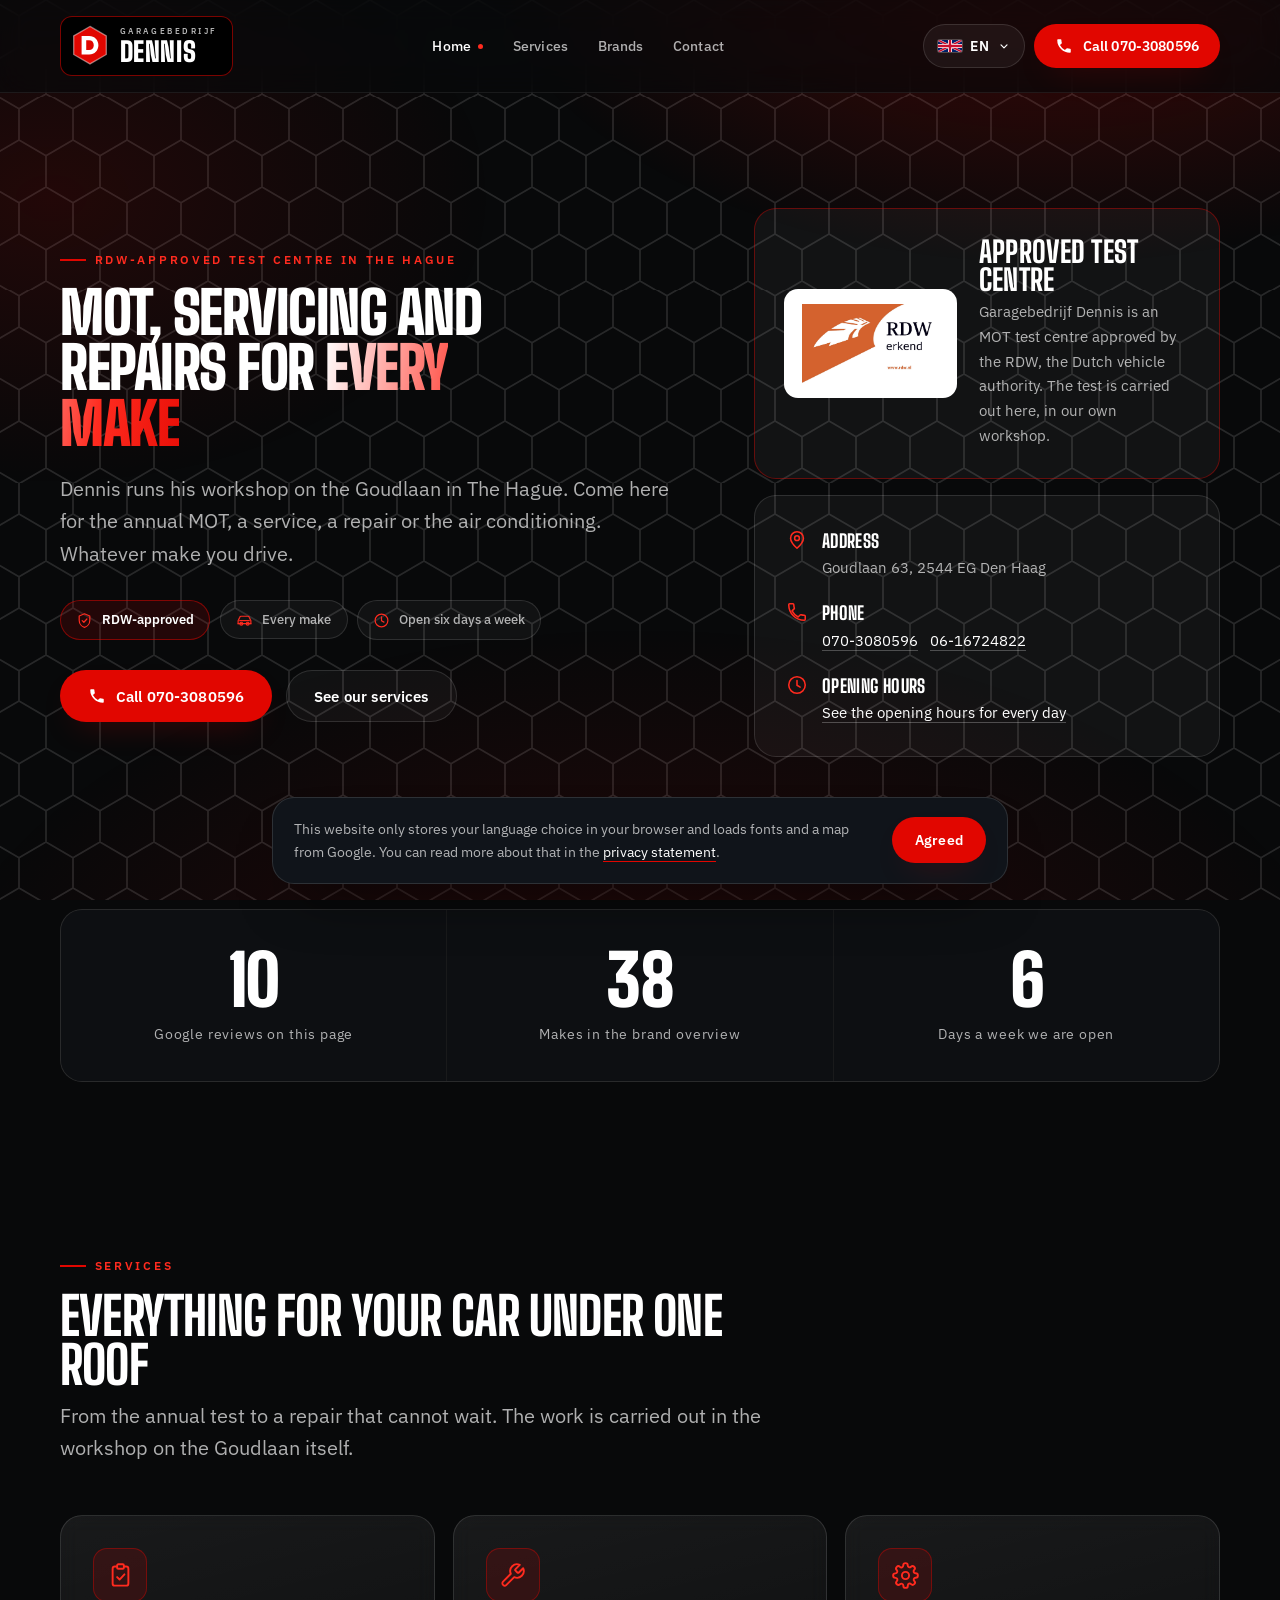
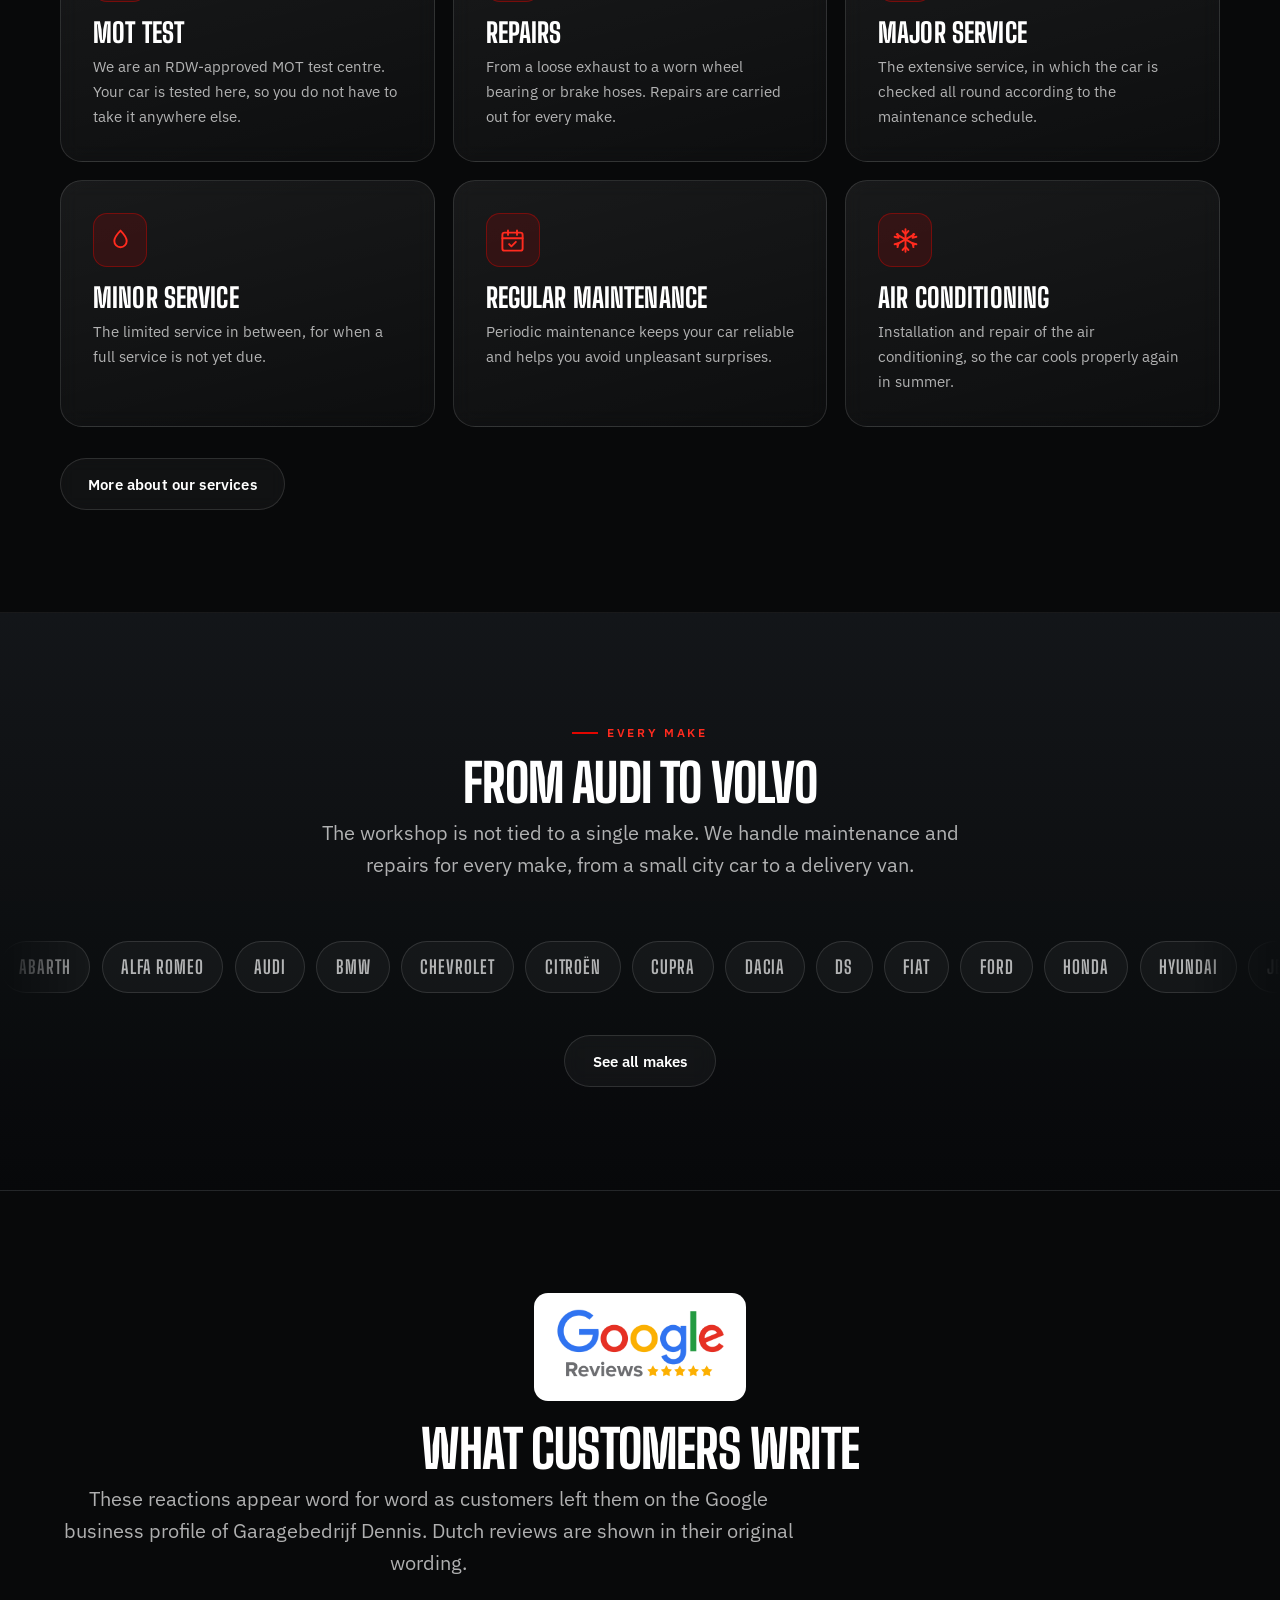
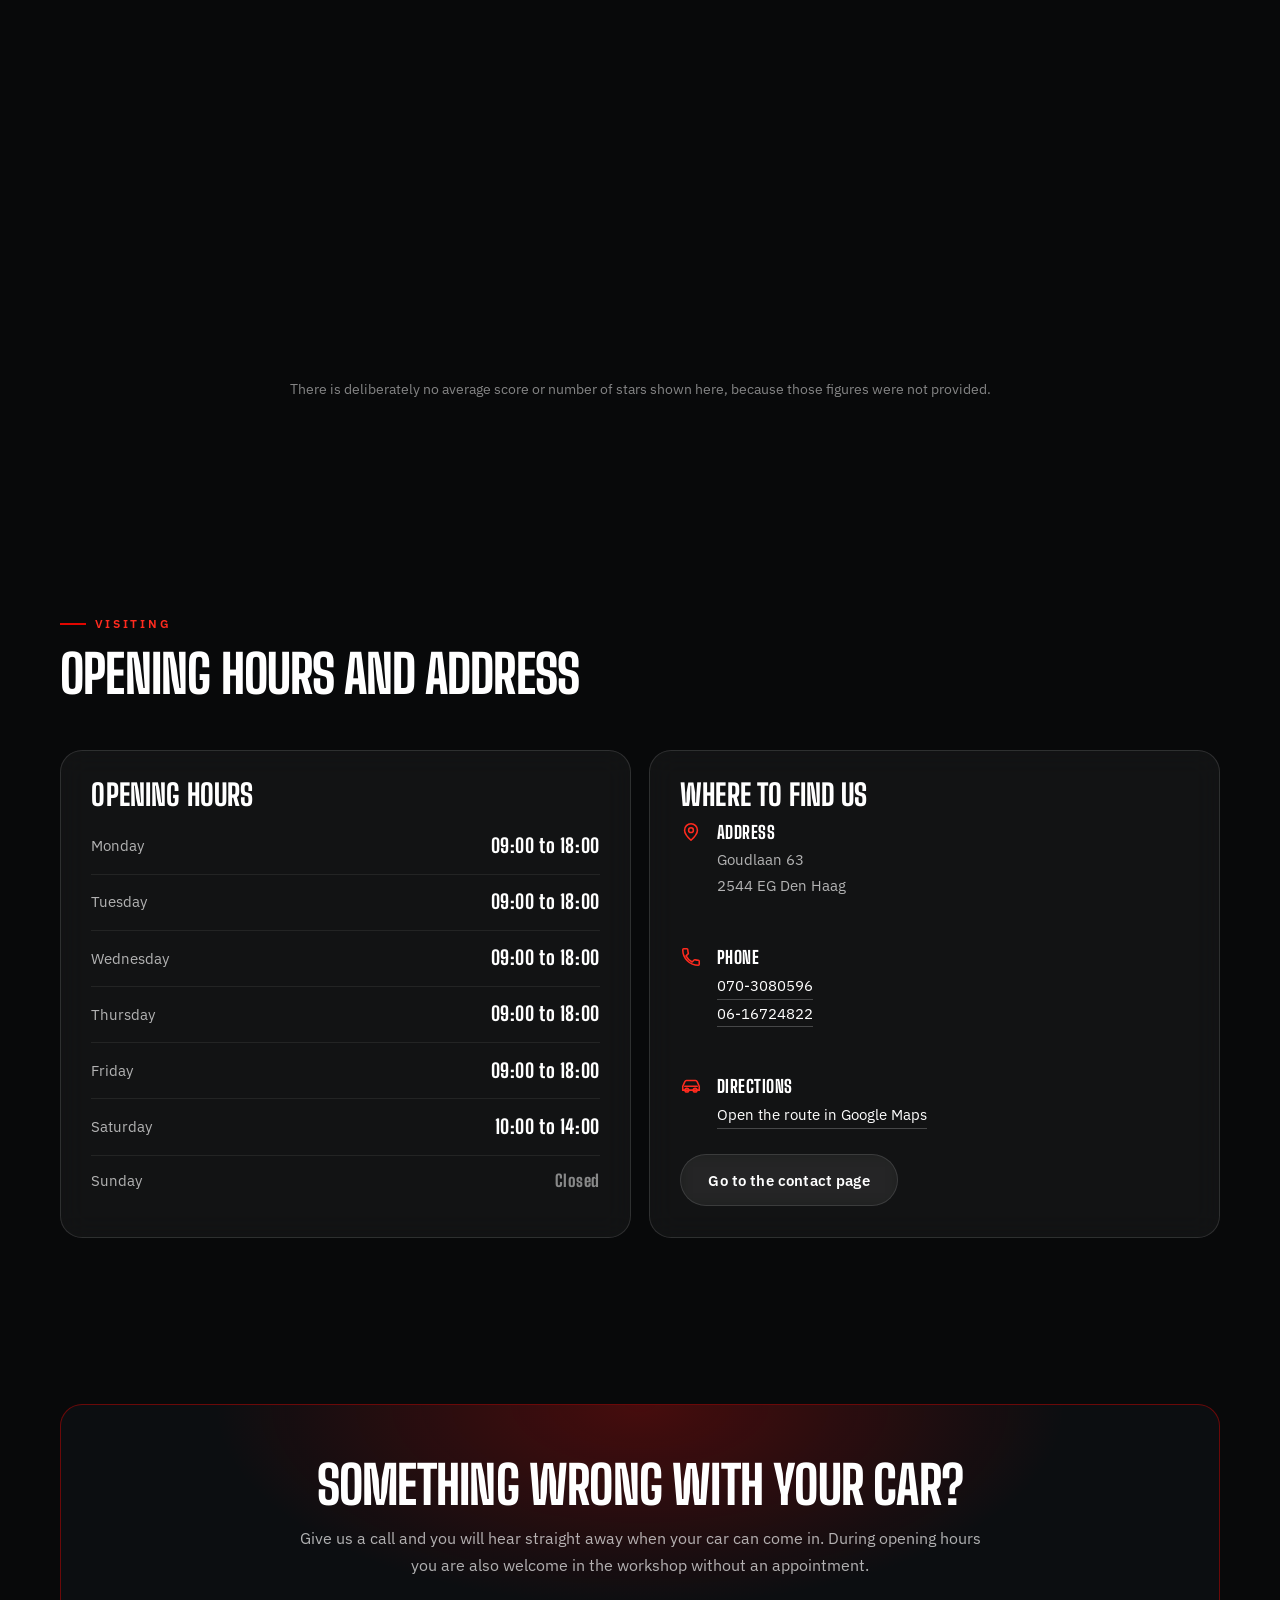
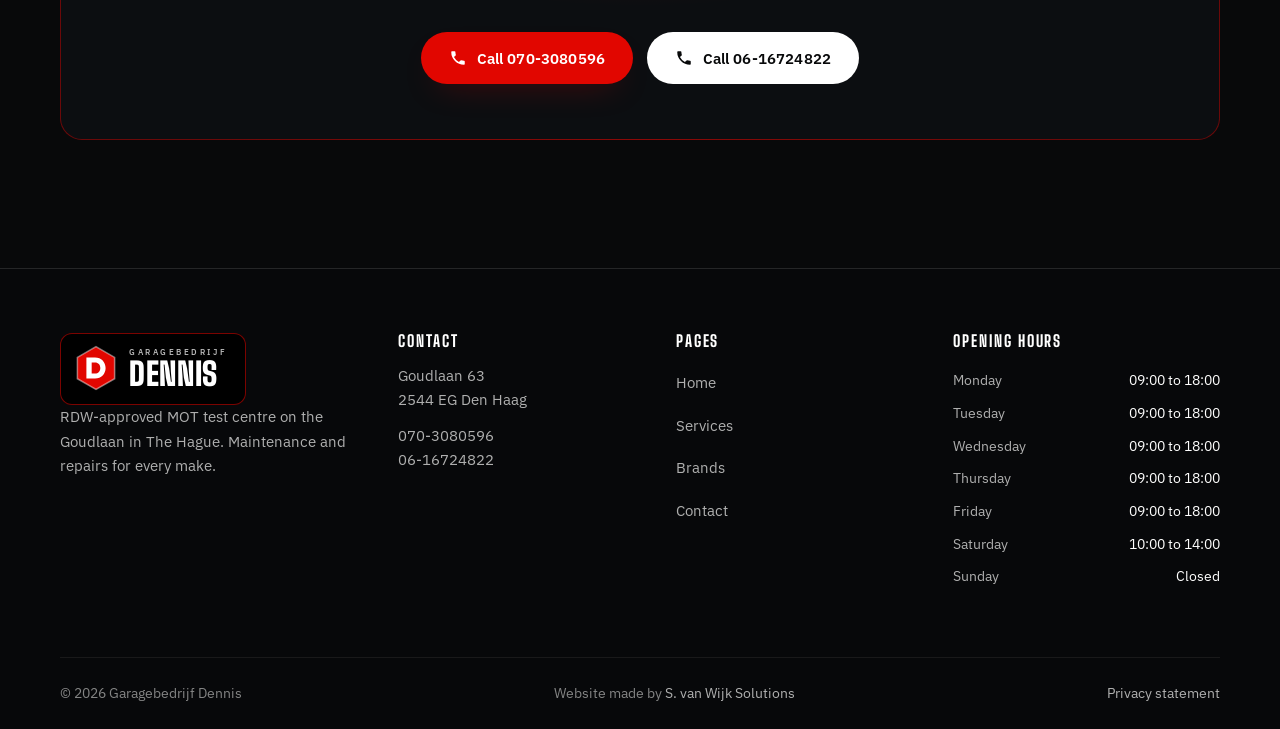
==== commit beabeb6a: "Merkenwand met alle 38 logo's, RDW-erkenning en reviewbalk uitgelijnd na visuele QA Co-Authored-By: " ====
--- a/index.html
+++ b/index.html
@@ -349,12 +349,12 @@
         <div class="glass-card reveal">
           <h3 data-i18n="label.hours">Openingstijden</h3>
           <ul class="hours-list">
-            <li><span class="hours-day" data-i18n="day.mon">Maandag</span><span class="hours-time">09:00 tot 18:00</span></li>
-            <li><span class="hours-day" data-i18n="day.tue">Dinsdag</span><span class="hours-time">09:00 tot 18:00</span></li>
-            <li><span class="hours-day" data-i18n="day.wed">Woensdag</span><span class="hours-time">09:00 tot 18:00</span></li>
-            <li><span class="hours-day" data-i18n="day.thu">Donderdag</span><span class="hours-time">09:00 tot 18:00</span></li>
-            <li><span class="hours-day" data-i18n="day.fri">Vrijdag</span><span class="hours-time">09:00 tot 18:00</span></li>
-            <li><span class="hours-day" data-i18n="day.sat">Zaterdag</span><span class="hours-time">10:00 tot 14:00</span></li>
+            <li><span class="hours-day" data-i18n="day.mon">Maandag</span><span class="hours-time" data-i18n="hours.weekday">09:00 tot 18:00</span></li>
+            <li><span class="hours-day" data-i18n="day.tue">Dinsdag</span><span class="hours-time" data-i18n="hours.weekday">09:00 tot 18:00</span></li>
+            <li><span class="hours-day" data-i18n="day.wed">Woensdag</span><span class="hours-time" data-i18n="hours.weekday">09:00 tot 18:00</span></li>
+            <li><span class="hours-day" data-i18n="day.thu">Donderdag</span><span class="hours-time" data-i18n="hours.weekday">09:00 tot 18:00</span></li>
+            <li><span class="hours-day" data-i18n="day.fri">Vrijdag</span><span class="hours-time" data-i18n="hours.weekday">09:00 tot 18:00</span></li>
+            <li><span class="hours-day" data-i18n="day.sat">Zaterdag</span><span class="hours-time" data-i18n="hours.saturday">10:00 tot 14:00</span></li>
             <li><span class="hours-day" data-i18n="day.sun">Zondag</span><span class="hours-time is-closed" data-i18n="hours.closed">Gesloten</span></li>
           </ul>
         </div>
--- a/style.css
+++ b/style.css
@@ -169,17 +169,18 @@
   line-height: 0.94;
   letter-spacing: -0.015em;
   text-transform: uppercase;
+  overflow-wrap: break-word;
   margin: 0 0 0.6rem;
 }
 
 h1 {
-  font-size: clamp(2.9rem, 8.4vw, 6.6rem);
+  font-size: clamp(2.5rem, 6.4vw, 5rem);
   font-weight: 900;
   letter-spacing: -0.025em;
 }
 
 h2 {
-  font-size: clamp(2.1rem, 5.2vw, 3.7rem);
+  font-size: clamp(1.95rem, 4.4vw, 3.3rem);
 }
 
 h3 {
@@ -227,7 +228,7 @@
 }
 
 .text-grad {
-  background: linear-gradient(100deg, #ffffff 0%, var(--red-bright) 28%, #ff8a80 46%, var(--red) 64%, #ffffff 100%);
+  background: linear-gradient(100deg, #ffffff 0%, var(--red-bright) 26%, var(--red) 44%, #ff6a5e 58%, #ffffff 100%);
   background-size: 260% 100%;
   -webkit-background-clip: text;
   background-clip: text;
@@ -819,7 +820,13 @@
   font-weight: 600;
 }
 
+/* Bij een open menu blijft de header met logo en sluitknop er zichtbaar bovenop staan. */
 body.menu-open .site-header {
+  z-index: 120;
+  background: transparent;
+  background-color: transparent;
+  border-bottom-color: transparent;
+  box-shadow: none;
   backdrop-filter: none;
   -webkit-backdrop-filter: none;
 }
@@ -843,7 +850,8 @@
 }
 
 .hero h1 {
-  max-width: 15ch;
+  max-width: 17ch;
+  font-size: clamp(2.4rem, 4.6vw, 4.1rem);
 }
 
 .hero .lead {
@@ -1070,7 +1078,9 @@
   height: 27px;
 }
 
+.card h2,
 .card h3 {
+  font-size: clamp(1.35rem, 2.4vw, 1.7rem);
   margin-bottom: 0.55rem;
 }
 
@@ -1354,6 +1364,31 @@
   align-items: stretch;
 }
 
+/* Twee kolommen even hoog, met de inhoud netjes verdeeld in plaats van lege ruimte. */
+.split > .glass-card {
+  display: flex;
+  flex-direction: column;
+}
+
+.split > .glass-card > .contact-list {
+  flex: 1 1 auto;
+  align-content: space-between;
+  gap: 1.4rem;
+}
+
+.split > .glass-card > .hours-list {
+  flex: 1 1 auto;
+  display: flex;
+  flex-direction: column;
+  justify-content: space-between;
+}
+
+.split > .glass-card > .btn-row {
+  margin-top: auto;
+  margin-bottom: 0;
+  padding-top: 1.6rem;
+}
+
 .hours-list {
   list-style: none;
   margin: 0;
@@ -1815,10 +1850,6 @@
     display: flex;
   }
 
-  .header-cta {
-    display: inline-flex;
-  }
-
   .grid--2 {
     grid-template-columns: repeat(2, minmax(0, 1fr));
   }
@@ -1852,7 +1883,7 @@
   }
 
   .hero-inner {
-    grid-template-columns: minmax(0, 1.05fr) minmax(0, 0.95fr);
+    grid-template-columns: minmax(0, 1.15fr) minmax(0, 0.85fr);
     align-items: center;
   }
 
@@ -1863,6 +1894,10 @@
 }
 
 @media (min-width: 1024px) {
+  .header-cta {
+    display: inline-flex;
+  }
+
   .grid--3 {
     grid-template-columns: repeat(3, minmax(0, 1fr));
   }
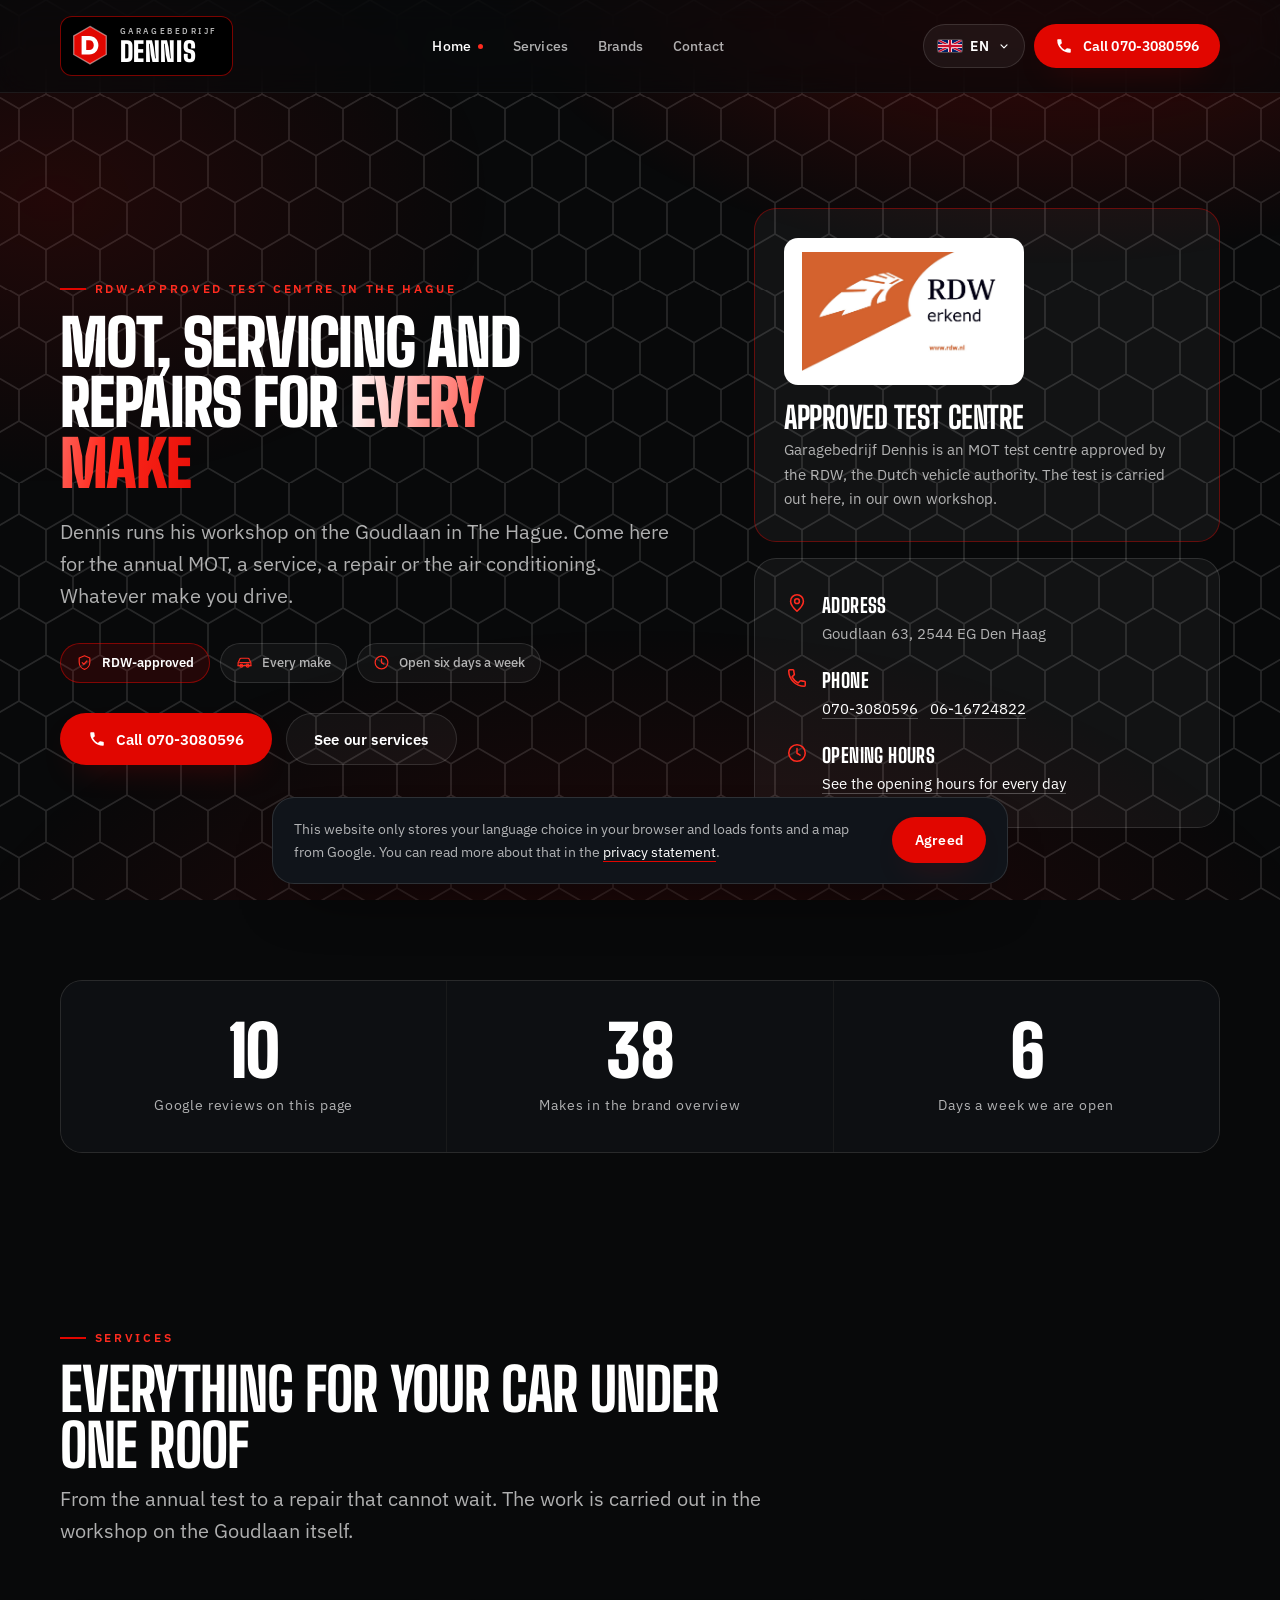
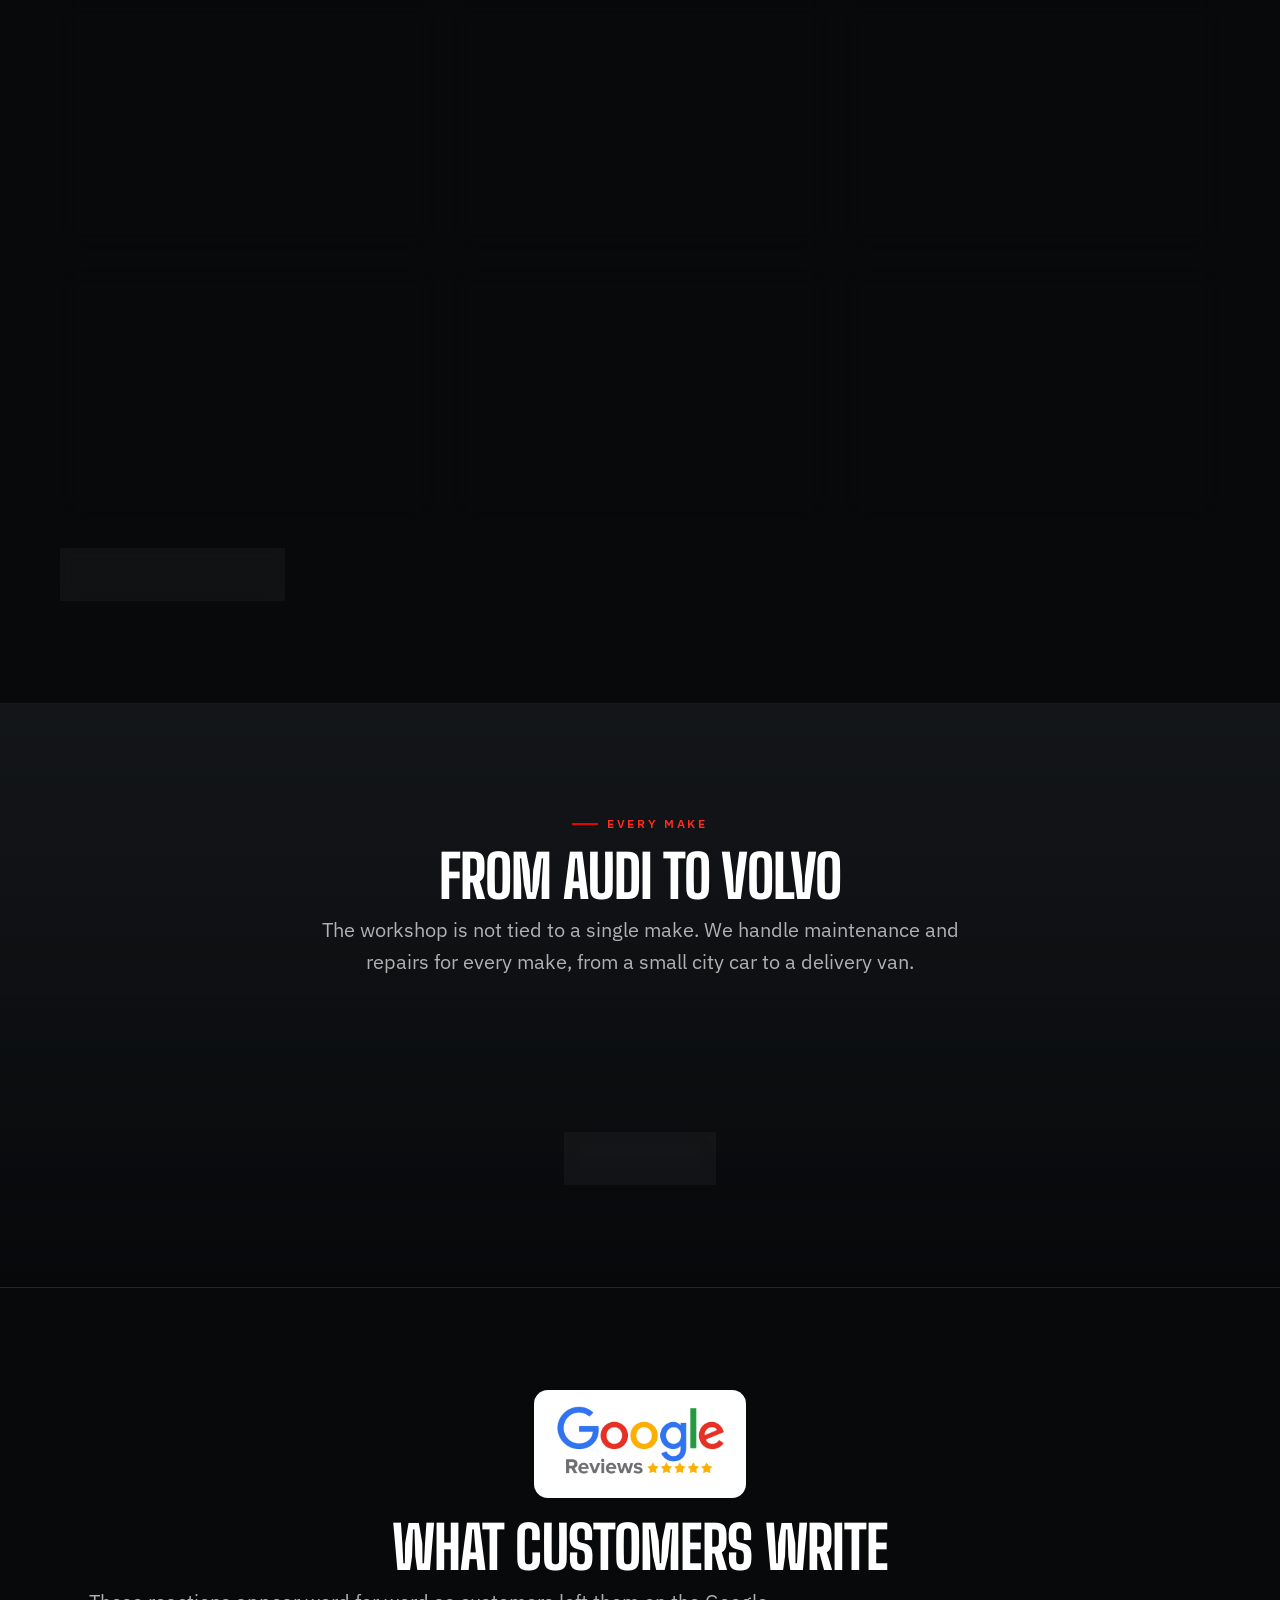
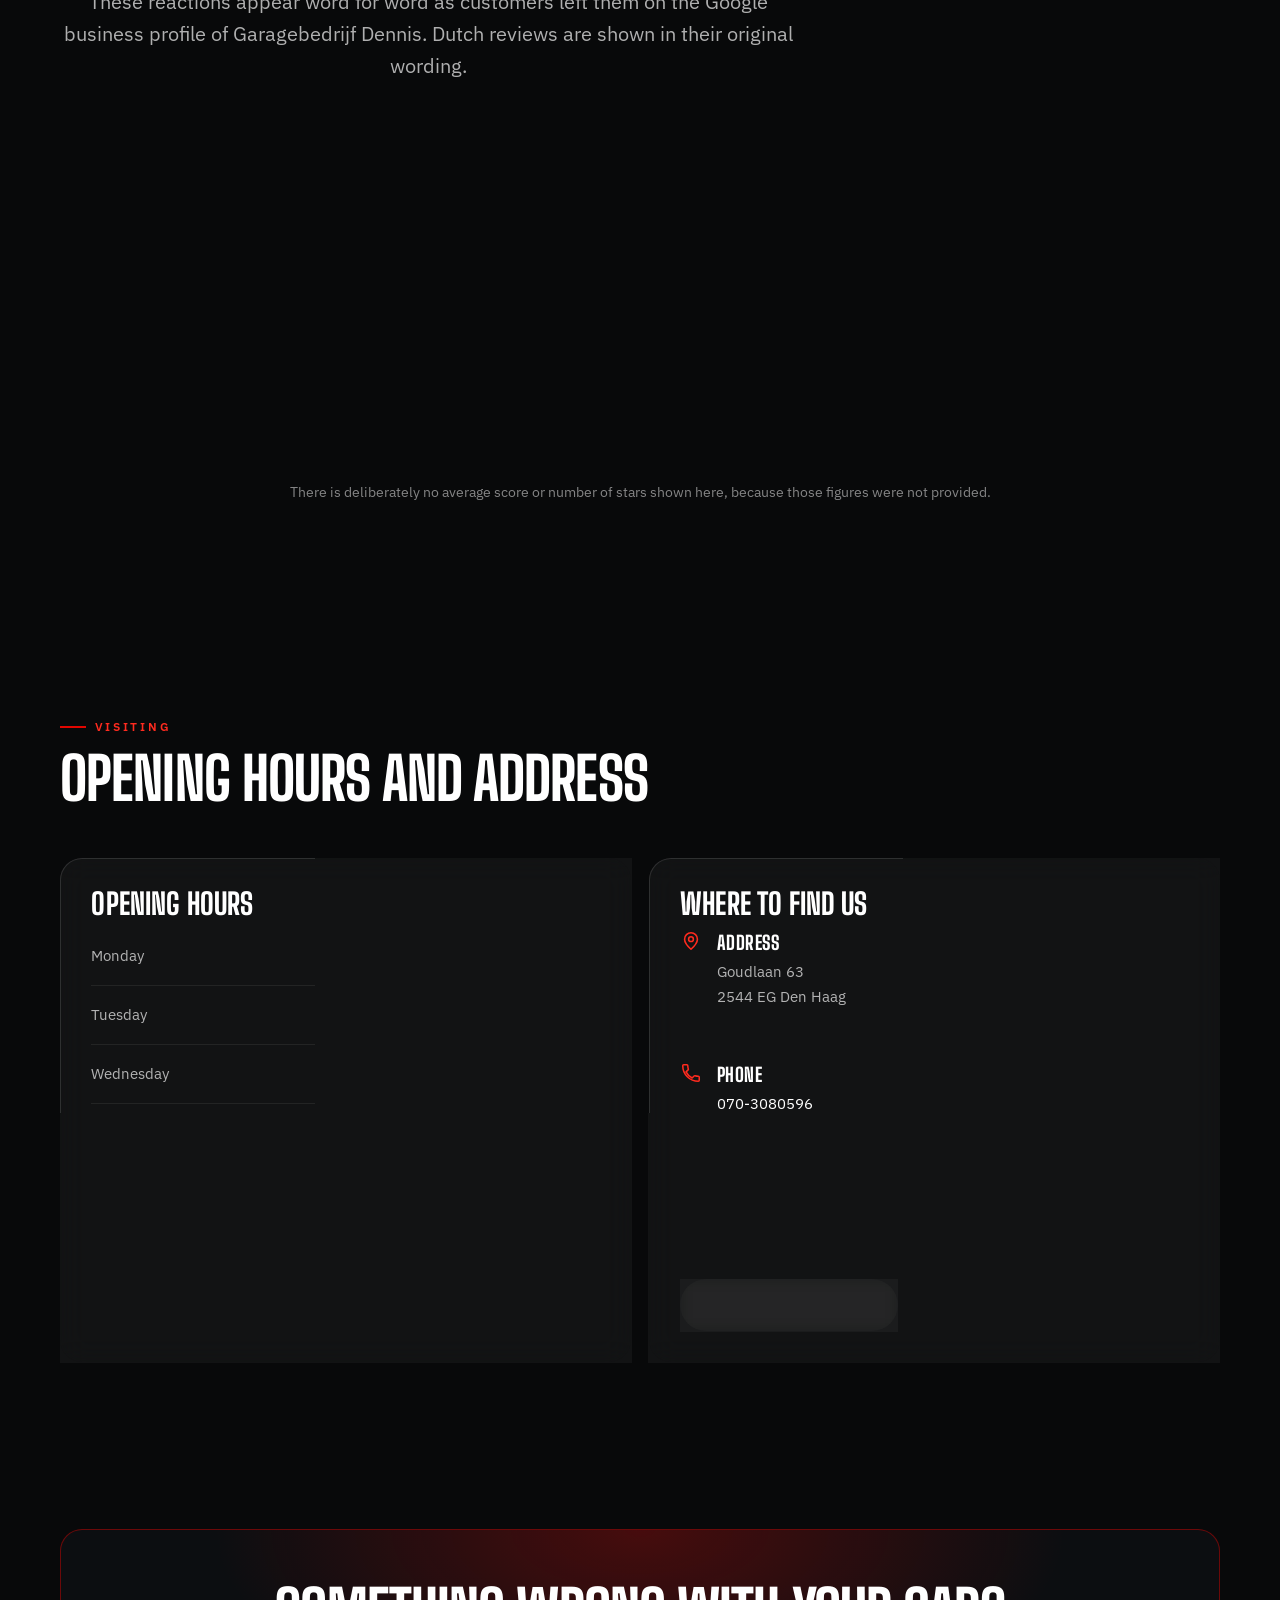
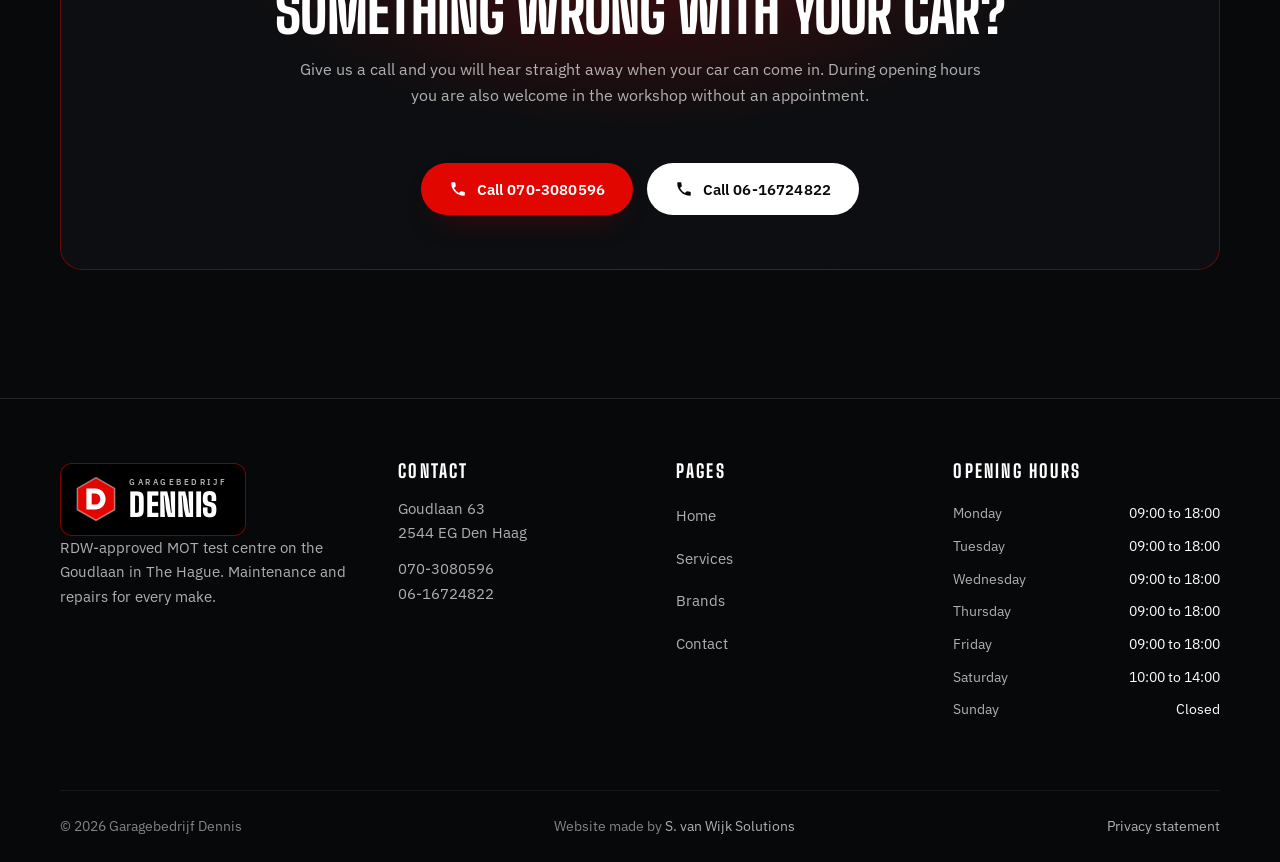
==== commit bec6a1bc: "Tweetalige taalswitcher met vlaggen, vertaalde openingstijden en typografie-afstelling Co-Authored-B" ====
--- a/index.html
+++ b/index.html
@@ -88,7 +88,7 @@
             <img src="assets/images/rdw-erkend.jpg" alt="RDW erkend" width="1754" height="1014" loading="eager" decoding="async">
           </figure>
           <div>
-            <h3 data-i18n="home.rdw.title">Erkend keuringsstation</h3>
+            <h2 data-i18n="home.rdw.title">Erkend keuringsstation</h2>
             <p data-i18n="home.rdw.text">Garagebedrijf Dennis is een door de RDW erkend APK-keuringsstation. De keuring wordt hier in de eigen werkplaats uitgevoerd.</p>
           </div>
         </div>
--- a/style.css
+++ b/style.css
@@ -1,5 +1,5 @@
 /* ==========================================================================
-   Garagebedrijf Dennis — demo-ontwerp
+   Garagebedrijf Dennis, demo-ontwerp
    Stijl: stoer, rood/zwart, wit, motorsport-honingraat
    ========================================================================== */
 
@@ -145,18 +145,6 @@
   top: 0.5rem;
 }
 
-.visually-hidden {
-  position: absolute !important;
-  width: 1px;
-  height: 1px;
-  padding: 0;
-  margin: -1px;
-  overflow: hidden;
-  clip: rect(0, 0, 0, 0);
-  white-space: nowrap;
-  border: 0;
-}
-
 /* --------------------------------------------------------------------------
    3. Typografie
    -------------------------------------------------------------------------- */
@@ -180,7 +168,7 @@
 }
 
 h2 {
-  font-size: clamp(1.95rem, 4.4vw, 3.3rem);
+  font-size: clamp(2.05rem, 4.8vw, 3.7rem);
 }
 
 h3 {
@@ -849,9 +837,13 @@
   gap: clamp(2.4rem, 5vw, 3.5rem);
 }
 
+.hero-copy {
+  min-width: 0;
+}
+
 .hero h1 {
   max-width: 17ch;
-  font-size: clamp(2.4rem, 4.6vw, 4.1rem);
+  font-size: clamp(2.5rem, 5vw, 4.5rem);
 }
 
 .hero .lead {
@@ -932,7 +924,7 @@
 .quick-row strong {
   display: block;
   font-family: var(--font-display);
-  font-size: 1.15rem;
+  font-size: 1.25rem;
   font-weight: 800;
   letter-spacing: 0.02em;
   text-transform: uppercase;
@@ -960,7 +952,7 @@
 .rdw-card {
   display: grid;
   gap: 1.1rem;
-  align-items: center;
+  justify-items: start;
   background: rgba(255, 255, 255, 0.045);
   border: 1px solid rgba(225, 6, 0, 0.4);
   border-radius: var(--radius-lg);
@@ -969,6 +961,7 @@
 
 .rdw-figure {
   margin: 0;
+  max-width: 15rem;
   background: var(--white);
   border-radius: var(--radius);
   padding: 0.9rem 1.1rem;
@@ -979,11 +972,13 @@
 
 .rdw-figure img {
   width: 100%;
-  max-width: 230px;
+  max-width: 220px;
   height: auto;
 }
 
+.rdw-card h2,
 .rdw-card h3 {
+  font-size: clamp(1.4rem, 2.6vw, 1.9rem);
   margin-bottom: 0.4rem;
 }
 
@@ -1080,7 +1075,7 @@
 
 .card h2,
 .card h3 {
-  font-size: clamp(1.35rem, 2.4vw, 1.7rem);
+  font-size: clamp(1.4rem, 2.6vw, 1.95rem);
   margin-bottom: 0.55rem;
 }
 
@@ -1415,7 +1410,7 @@
 
 .hours-time {
   font-family: var(--font-display);
-  font-size: 1.22rem;
+  font-size: 1.32rem;
   font-weight: 800;
   letter-spacing: 0.03em;
   color: var(--white);
@@ -1459,7 +1454,7 @@
 .contact-list strong {
   display: block;
   font-family: var(--font-display);
-  font-size: 1.1rem;
+  font-size: 1.2rem;
   font-weight: 800;
   letter-spacing: 0.03em;
   text-transform: uppercase;
@@ -1628,7 +1623,7 @@
 }
 
 .footer-col h4 {
-  font-size: 1rem;
+  font-size: 1.15rem;
   letter-spacing: 0.12em;
   color: var(--white);
   margin-bottom: 1rem;
@@ -1771,11 +1766,7 @@
   animation: fade-up 0.9s var(--ease) both;
 }
 
-.d1 { animation-delay: 0.08s; }
-.d2 { animation-delay: 0.16s; }
-.d3 { animation-delay: 0.24s; }
-.d4 { animation-delay: 0.32s; }
-.d5 { animation-delay: 0.4s; }
+.d2 { animation-delay: 0.18s; }
 
 /* Veilig scroll-reveal patroon: pas verbergen als JS het aanzet. */
 body.js-motion .reveal {
@@ -1850,10 +1841,6 @@
     display: flex;
   }
 
-  .grid--2 {
-    grid-template-columns: repeat(2, minmax(0, 1fr));
-  }
-
   .grid--3 {
     grid-template-columns: repeat(2, minmax(0, 1fr));
   }
@@ -1887,10 +1874,6 @@
     align-items: center;
   }
 
-  .rdw-card {
-    grid-template-columns: minmax(0, 0.9fr) minmax(0, 1.1fr);
-    gap: 1.4rem;
-  }
 }
 
 @media (min-width: 1024px) {
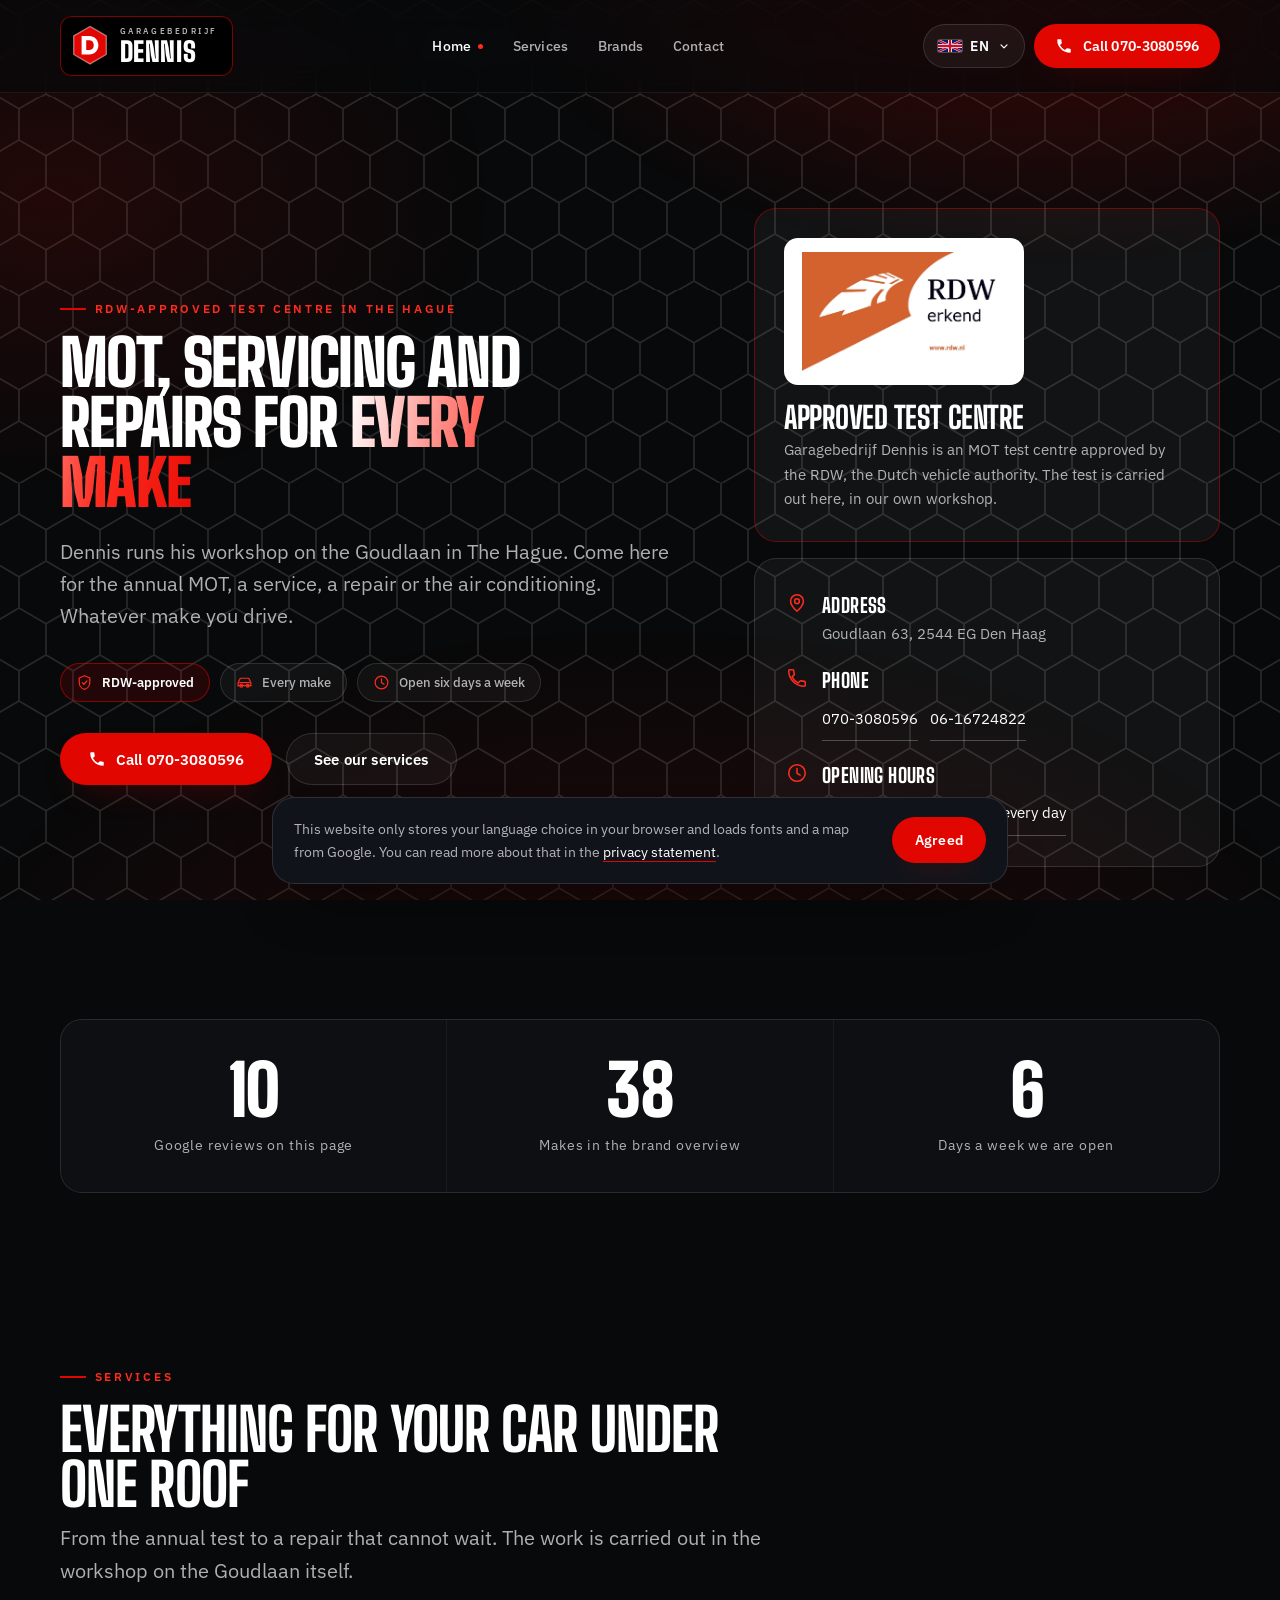
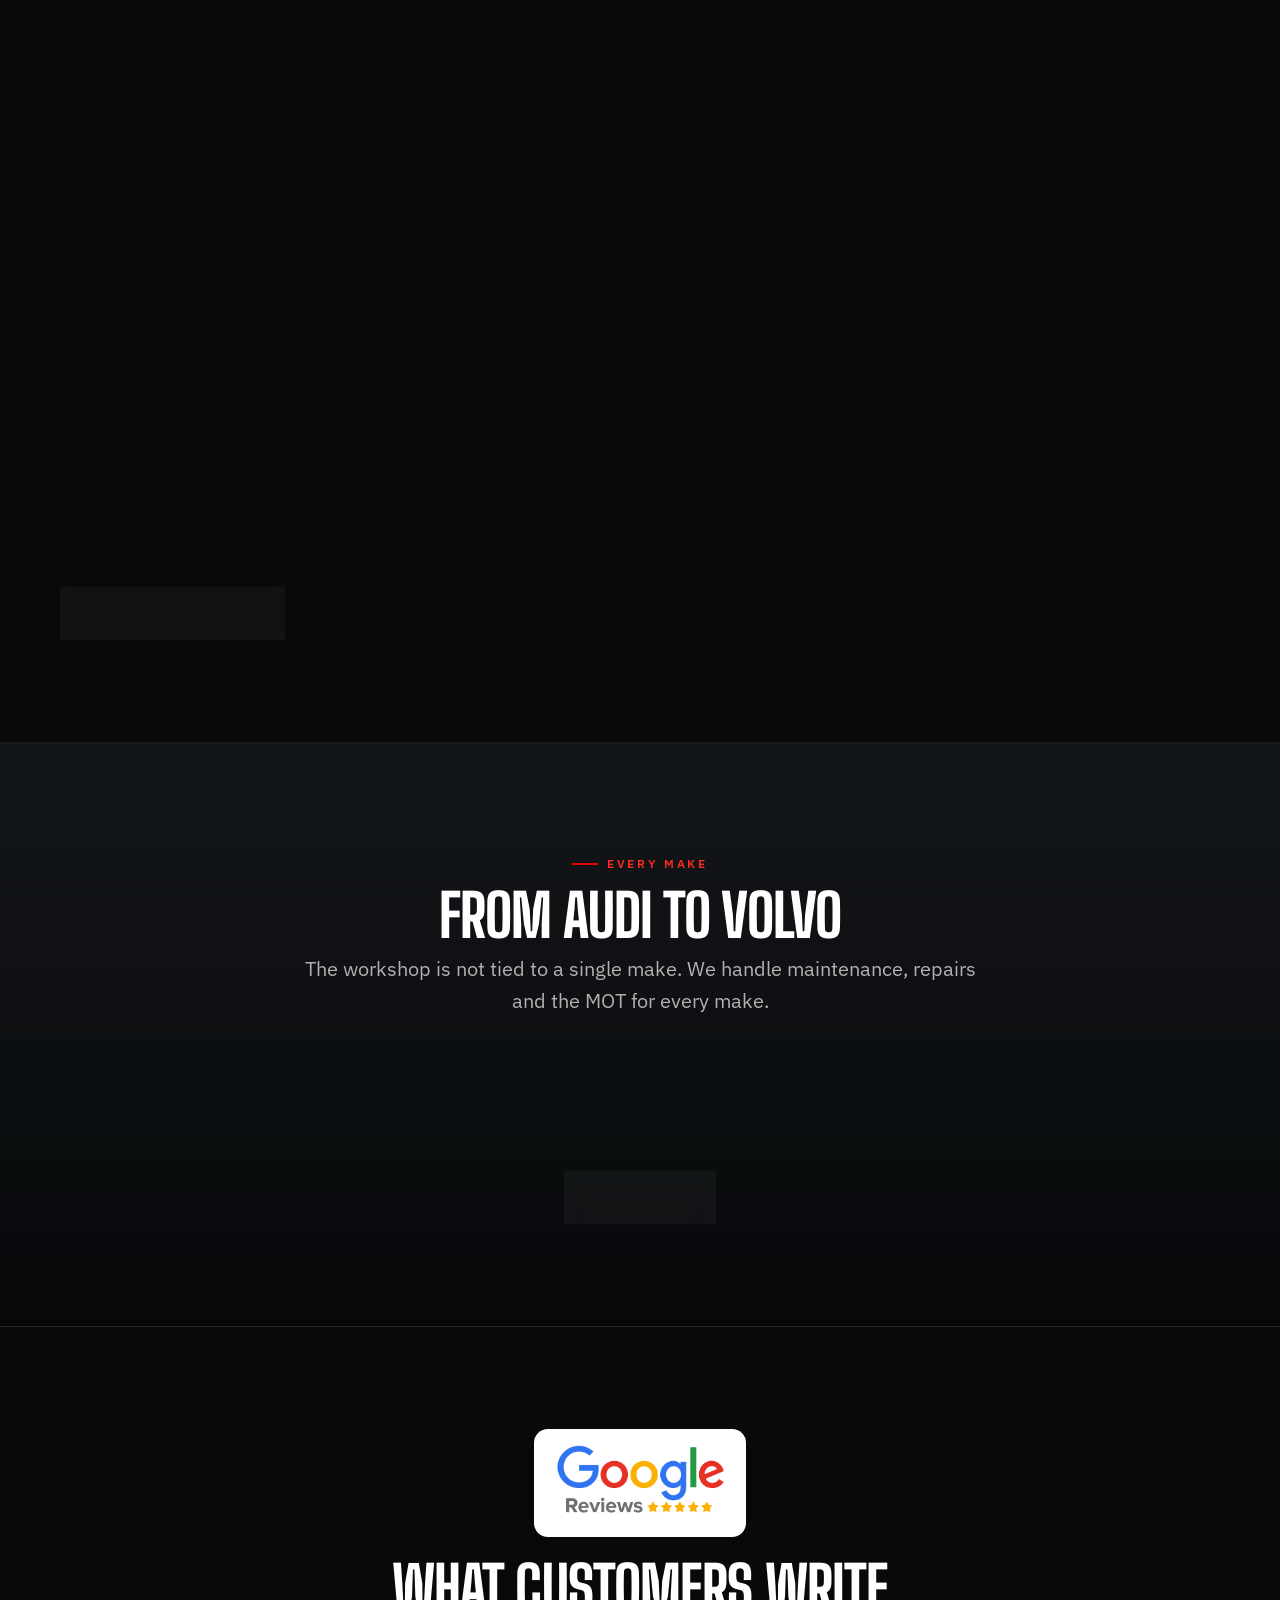
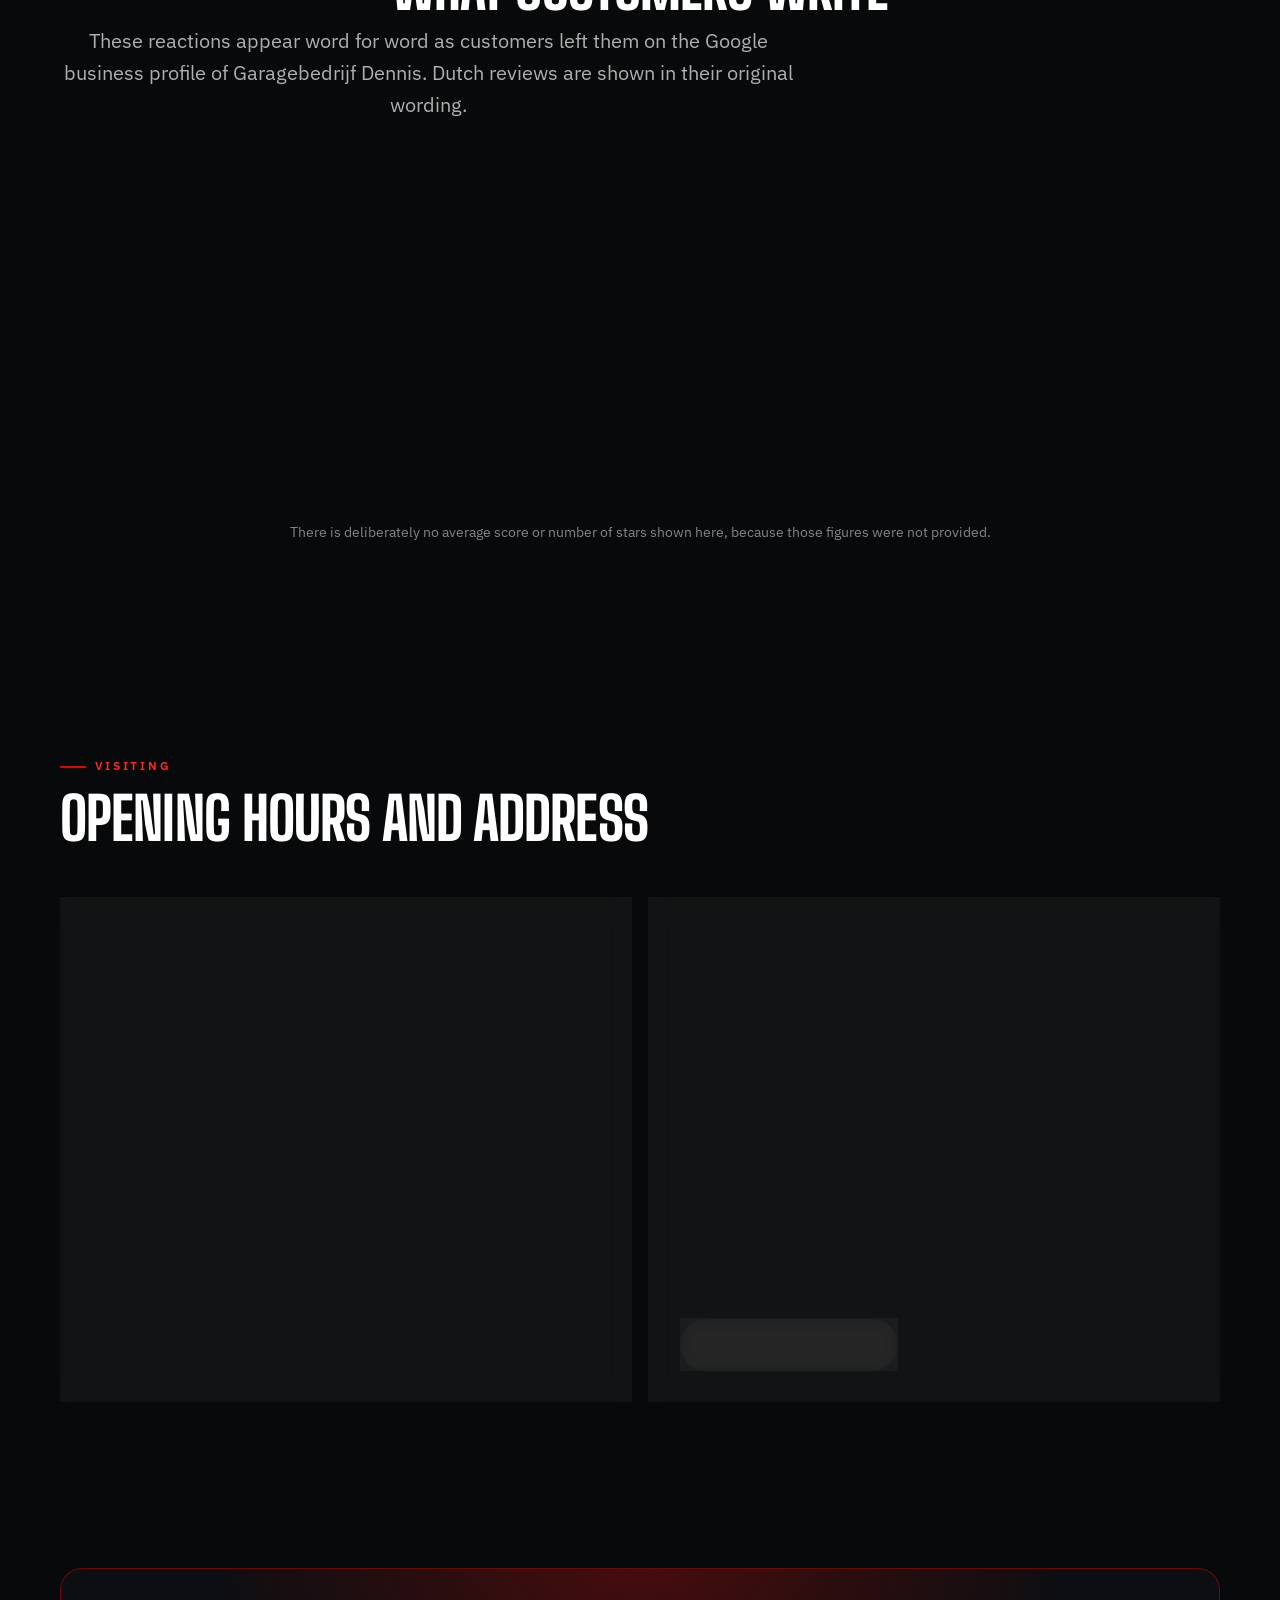
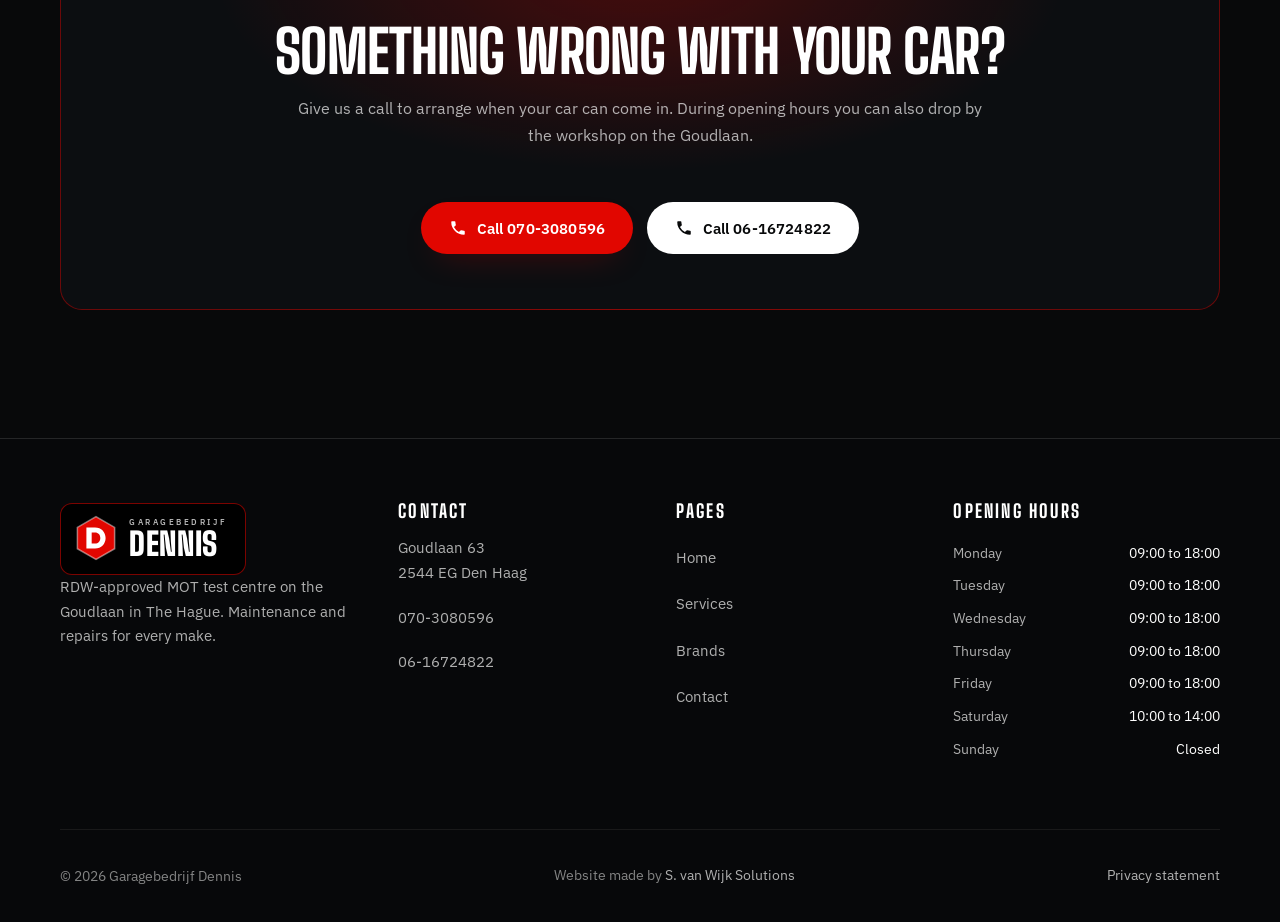
==== commit 51a34b46: "Teksten aangescherpt: alleen uitspraken die uit de aangeleverde gegevens en reviews volgen Co-Author" ====
--- a/index.html
+++ b/index.html
@@ -199,7 +199,7 @@
       <div class="section-head section-head--center reveal">
         <span class="eyebrow" data-i18n="home.brands.eyebrow">Alle merken</span>
         <h2 data-i18n="home.brands.title">Van Audi tot Volvo</h2>
-        <p class="lead" data-i18n="home.brands.lead">De werkplaats is niet aan één merk gebonden. Onderhoud en reparatie doen wij voor alle merken, van een kleine stadsauto tot een bedrijfsbus.</p>
+        <p class="lead" data-i18n="home.brands.lead">De werkplaats is niet aan één merk gebonden. Onderhoud, reparatie en de APK doen wij voor alle merken.</p>
       </div>
     </div>
 
@@ -398,7 +398,7 @@
     <div class="container">
       <div class="cta-band reveal">
         <h2 data-i18n="cta.band.title">Iets aan uw auto?</h2>
-        <p data-i18n="cta.band.text">Bel even, dan hoort u meteen wanneer uw auto terecht kan. Ook zonder afspraak bent u tijdens openingstijden welkom in de werkplaats.</p>
+        <p data-i18n="cta.band.text">Bel even om te overleggen wanneer uw auto terecht kan. Tijdens openingstijden kunt u ook langslopen bij de werkplaats aan de Goudlaan.</p>
         <div class="btn-row">
           <a class="btn btn--primary" href="tel:0703080596">
             <svg viewBox="0 0 24 24" fill="currentColor" aria-hidden="true" focusable="false"><path d="M6.6 10.8a15.1 15.1 0 0 0 6.6 6.6l2.2-2.2a1 1 0 0 1 1-.24c1.15.38 2.36.58 3.6.58a1 1 0 0 1 1 1V20a1 1 0 0 1-1 1A17 17 0 0 1 3 4a1 1 0 0 1 1-1h3.5a1 1 0 0 1 1 1c0 1.24.2 2.45.58 3.6a1 1 0 0 1-.25 1z"/></svg>
--- a/style.css
+++ b/style.css
@@ -804,6 +804,9 @@
 }
 
 .mobile-contact a {
+  display: inline-flex;
+  align-items: center;
+  min-height: 44px;
   color: var(--white);
   font-weight: 600;
 }
@@ -937,6 +940,9 @@
 }
 
 .quick-row a {
+  display: inline-flex;
+  align-items: center;
+  min-height: 44px;
   color: var(--white);
   border-bottom: 1px solid rgba(255, 255, 255, 0.25);
   transition: border-color 0.25s var(--ease), color 0.25s var(--ease);
@@ -1469,10 +1475,11 @@
 }
 
 .contact-list a {
+  display: inline-flex;
+  align-items: center;
+  min-height: 44px;
   color: var(--white);
   border-bottom: 1px solid rgba(255, 255, 255, 0.22);
-  display: inline-block;
-  min-height: 24px;
   transition: color 0.25s var(--ease), border-color 0.25s var(--ease);
 }
 
@@ -1550,6 +1557,7 @@
 }
 
 .prose a {
+  position: relative;
   color: var(--white);
   border-bottom: 1px solid var(--red);
 }
@@ -1637,6 +1645,19 @@
   margin: 0 0 0.7rem;
 }
 
+.footer-col p a {
+  display: inline-flex;
+  align-items: center;
+  min-height: 44px;
+  color: var(--text-muted);
+  transition: color 0.25s var(--ease);
+}
+
+.footer-col p a:hover,
+.footer-col p a:focus-visible {
+  color: var(--red-bright);
+}
+
 .footer-links {
   list-style: none;
   margin: 0;
@@ -1648,7 +1669,7 @@
 .footer-links a {
   display: inline-flex;
   align-items: center;
-  min-height: 40px;
+  min-height: 44px;
   font-size: 0.93rem;
   color: var(--text-muted);
   transition: color 0.25s var(--ease);
@@ -1692,6 +1713,9 @@
 }
 
 .footer-bottom a {
+  display: inline-flex;
+  align-items: center;
+  min-height: 44px;
   color: var(--text-muted);
   border-bottom: 1px solid transparent;
   transition: color 0.25s var(--ease), border-color 0.25s var(--ease);
@@ -1743,8 +1767,21 @@
 }
 
 .cookie-notice a {
+  position: relative;
   color: var(--white);
   border-bottom: 1px solid var(--red);
+}
+
+/* Onzichtbaar aanraakvlak van 44px rond links die midden in een zin staan. */
+.prose a::after,
+.cookie-notice a::after {
+  content: "";
+  position: absolute;
+  left: 0;
+  right: 0;
+  top: 50%;
+  height: 44px;
+  transform: translateY(-50%);
 }
 
 .cookie-notice .btn {
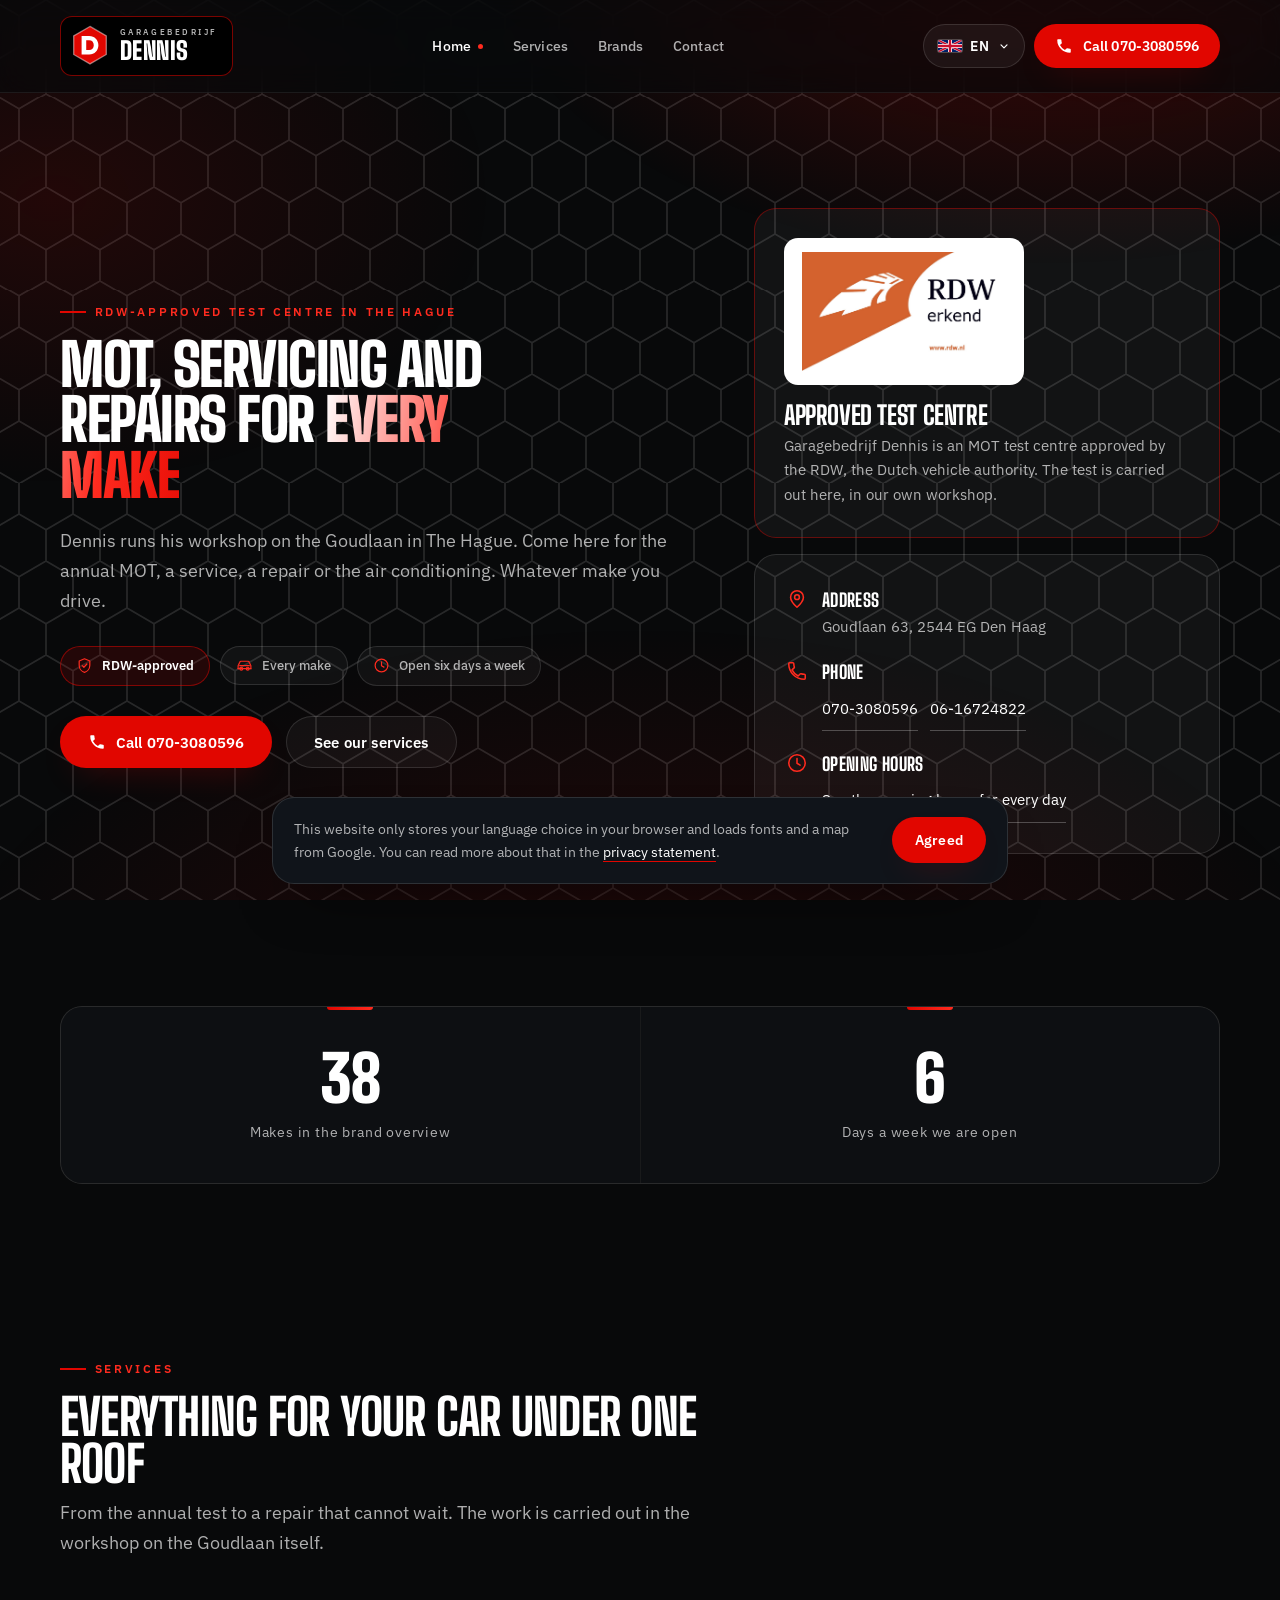
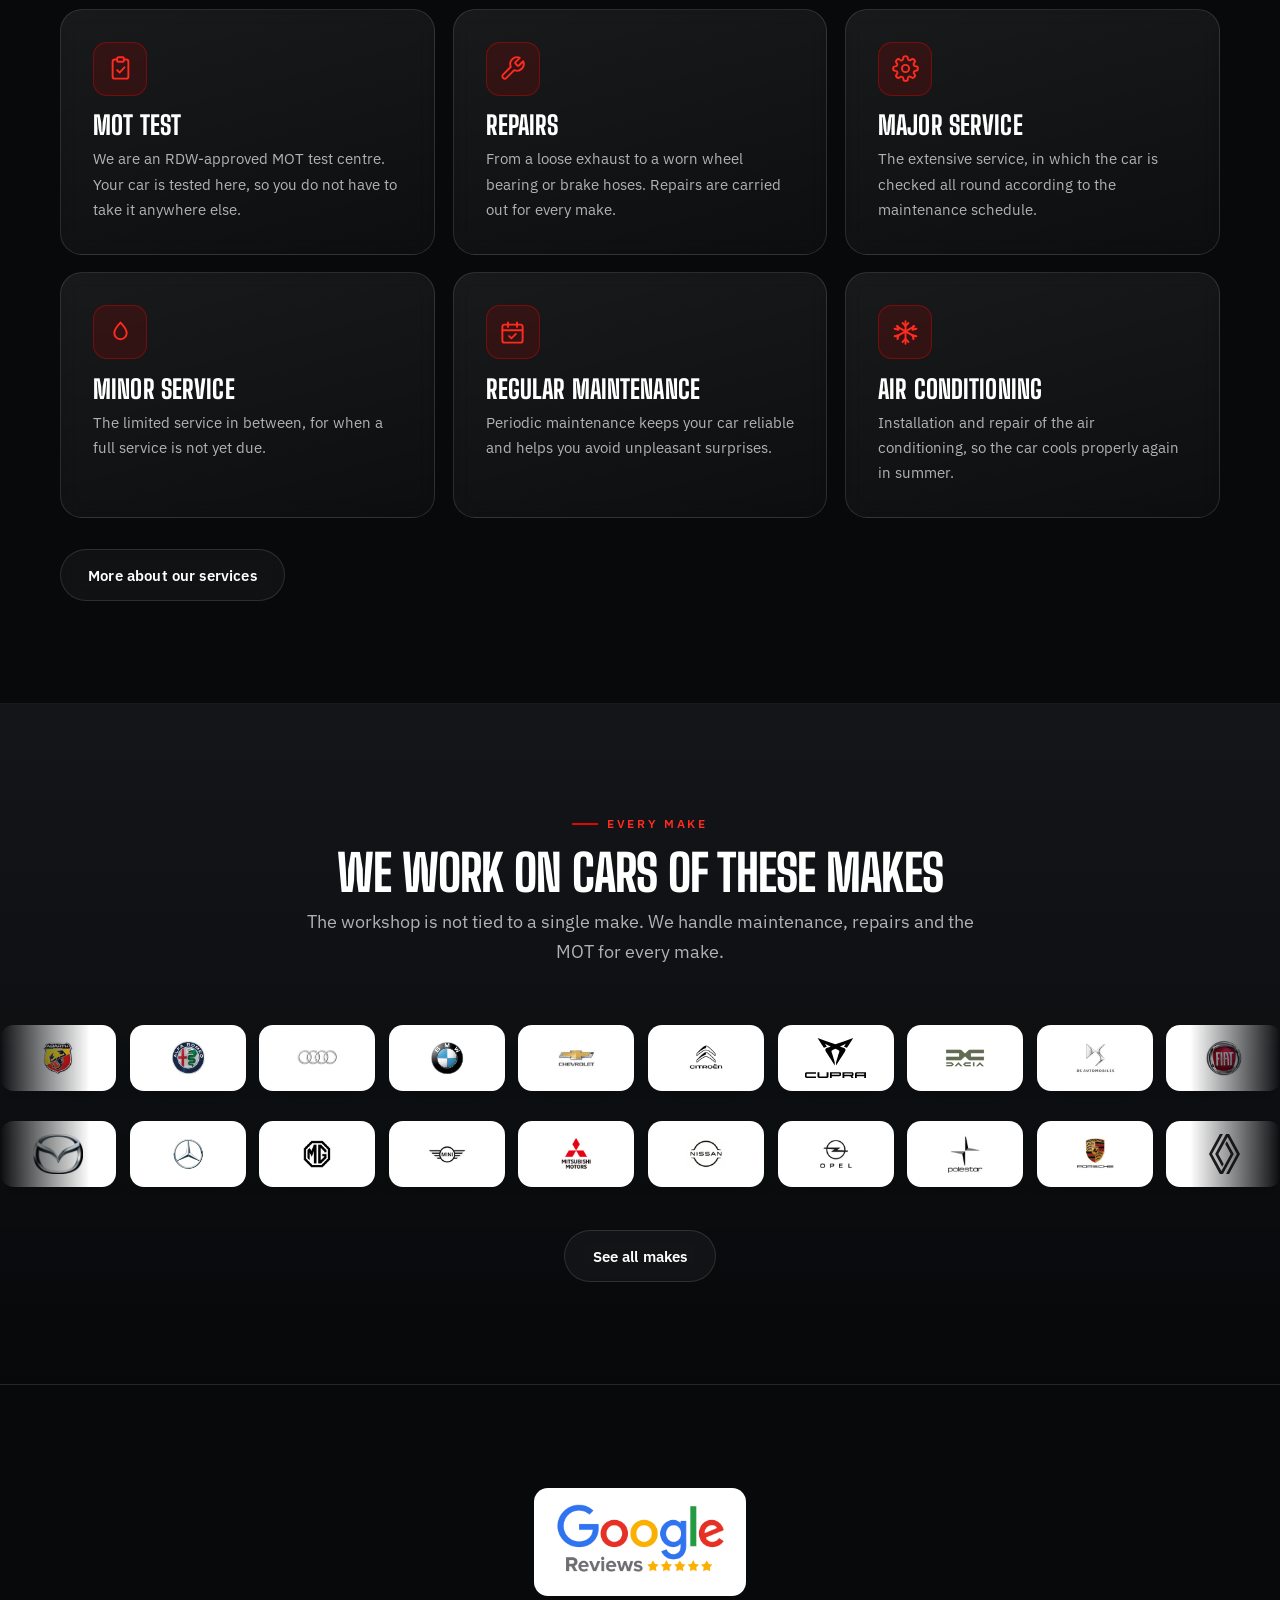
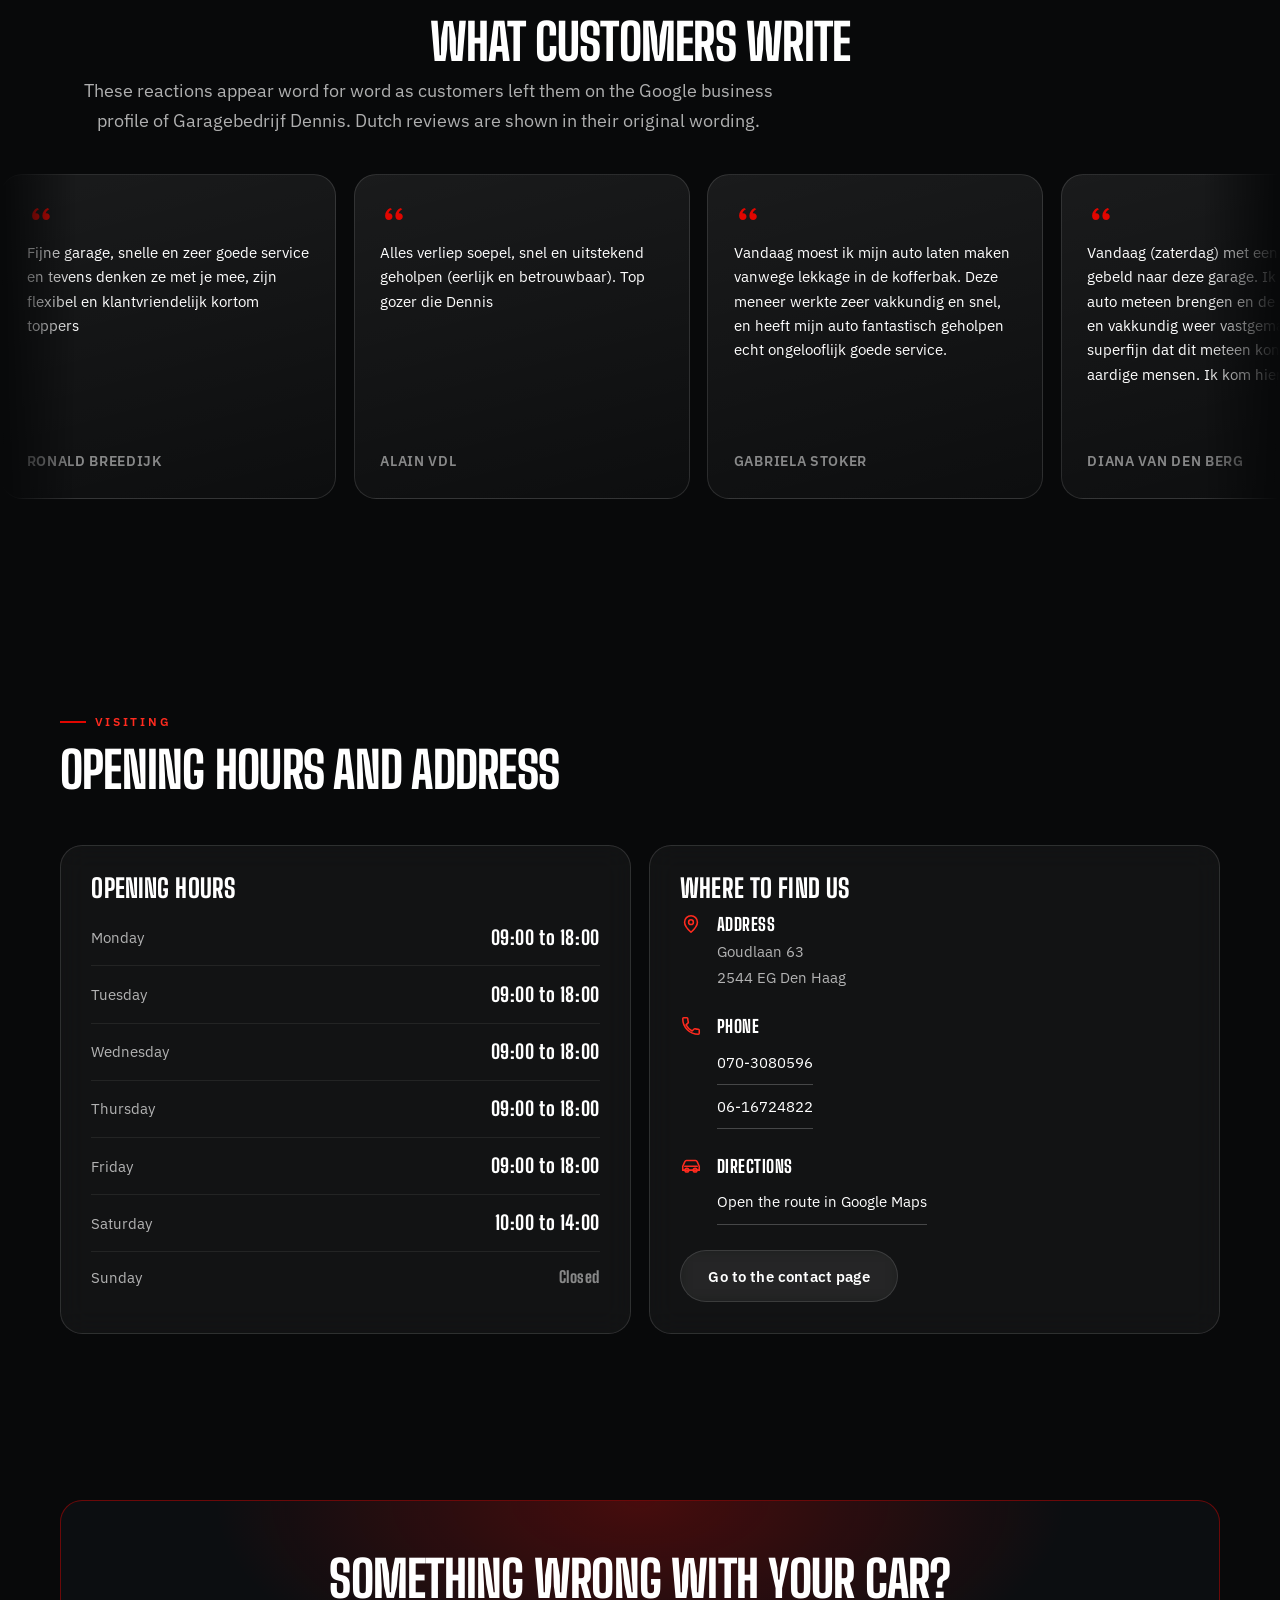
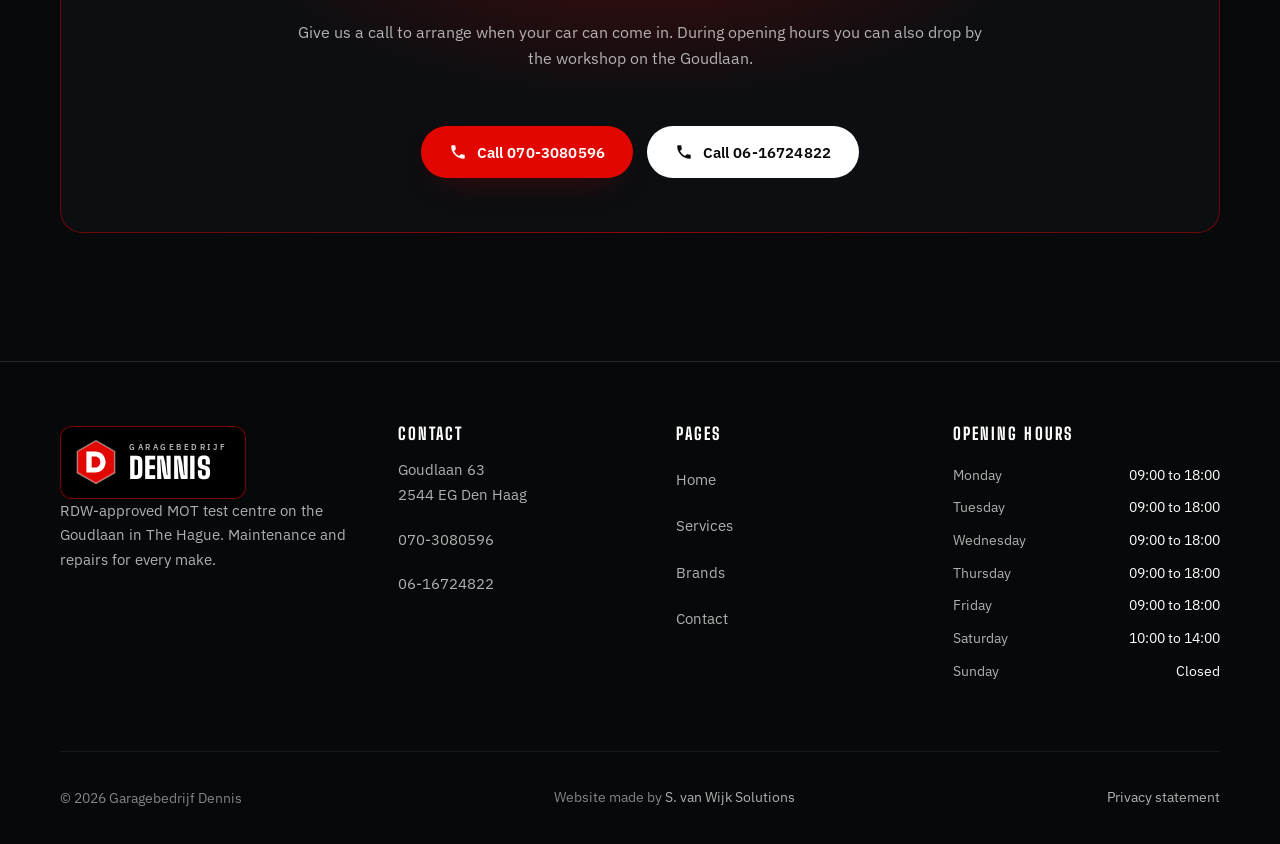
==== commit b8c7146d: "Feedbackronde: merkenbalk met logo's, moderner ontwerp en kleinere typografie - Homepage-kop "Van Au" ====
--- a/index.html
+++ b/index.html
@@ -125,10 +125,6 @@
     <div class="container">
       <div class="counters reveal">
         <div class="counter">
-          <span class="counter-value" data-count="10">10</span>
-          <span class="counter-label" data-i18n="counter.reviews">Google-reviews op deze pagina</span>
-        </div>
-        <div class="counter">
           <span class="counter-value" data-count="38">38</span>
           <span class="counter-label" data-i18n="counter.brands">Merken in het merkenoverzicht</span>
         </div>
@@ -198,14 +194,19 @@
     <div class="container">
       <div class="section-head section-head--center reveal">
         <span class="eyebrow" data-i18n="home.brands.eyebrow">Alle merken</span>
-        <h2 data-i18n="home.brands.title">Van Audi tot Volvo</h2>
+        <h2 data-i18n="home.brands.title">Met auto's van deze merken werken wij</h2>
         <p class="lead" data-i18n="home.brands.lead">De werkplaats is niet aan één merk gebonden. Onderhoud, reparatie en de APK doen wij voor alle merken.</p>
       </div>
     </div>
 
     <div class="brand-strip" aria-hidden="true">
       <div class="brand-strip-track">
-        <span class="brand-chip">Abarth</span><span class="brand-chip">Alfa Romeo</span><span class="brand-chip">Audi</span><span class="brand-chip">BMW</span><span class="brand-chip">Chevrolet</span><span class="brand-chip">Citroën</span><span class="brand-chip">CUPRA</span><span class="brand-chip">Dacia</span><span class="brand-chip">DS</span><span class="brand-chip">Fiat</span><span class="brand-chip">Ford</span><span class="brand-chip">Honda</span><span class="brand-chip">Hyundai</span><span class="brand-chip">Jeep</span><span class="brand-chip">Kia</span><span class="brand-chip">Land Rover</span><span class="brand-chip">Lexus</span><span class="brand-chip">Lynk &amp; Co</span><span class="brand-chip">Maserati</span><span class="brand-chip">Mazda</span><span class="brand-chip">Mercedes-Benz</span><span class="brand-chip">MG</span><span class="brand-chip">MINI</span><span class="brand-chip">Mitsubishi</span><span class="brand-chip">Nissan</span><span class="brand-chip">Opel</span><span class="brand-chip">Polestar</span><span class="brand-chip">Porsche</span><span class="brand-chip">Renault</span><span class="brand-chip">SEAT</span><span class="brand-chip">Škoda</span><span class="brand-chip">smart</span><span class="brand-chip">Subaru</span><span class="brand-chip">Suzuki</span><span class="brand-chip">Tesla</span><span class="brand-chip">Toyota</span><span class="brand-chip">Volkswagen</span><span class="brand-chip">Volvo</span><span class="brand-chip">Abarth</span><span class="brand-chip">Alfa Romeo</span><span class="brand-chip">Audi</span><span class="brand-chip">BMW</span><span class="brand-chip">Chevrolet</span><span class="brand-chip">Citroën</span><span class="brand-chip">CUPRA</span><span class="brand-chip">Dacia</span><span class="brand-chip">DS</span><span class="brand-chip">Fiat</span><span class="brand-chip">Ford</span><span class="brand-chip">Honda</span><span class="brand-chip">Hyundai</span><span class="brand-chip">Jeep</span><span class="brand-chip">Kia</span><span class="brand-chip">Land Rover</span><span class="brand-chip">Lexus</span><span class="brand-chip">Lynk &amp; Co</span><span class="brand-chip">Maserati</span><span class="brand-chip">Mazda</span><span class="brand-chip">Mercedes-Benz</span><span class="brand-chip">MG</span><span class="brand-chip">MINI</span><span class="brand-chip">Mitsubishi</span><span class="brand-chip">Nissan</span><span class="brand-chip">Opel</span><span class="brand-chip">Polestar</span><span class="brand-chip">Porsche</span><span class="brand-chip">Renault</span><span class="brand-chip">SEAT</span><span class="brand-chip">Škoda</span><span class="brand-chip">smart</span><span class="brand-chip">Subaru</span><span class="brand-chip">Suzuki</span><span class="brand-chip">Tesla</span><span class="brand-chip">Toyota</span><span class="brand-chip">Volkswagen</span><span class="brand-chip">Volvo</span>
+        <span class="brand-logo"><img src="assets/images/abarth.jpg" alt="Abarth" width="122" height="122" loading="lazy" decoding="async"></span><span class="brand-logo"><img src="assets/images/alfa-romeo.jpg" alt="Alfa Romeo" width="122" height="122" loading="lazy" decoding="async"></span><span class="brand-logo"><img src="assets/images/audi.webp" alt="Audi" width="937" height="702" loading="lazy" decoding="async"></span><span class="brand-logo"><img src="assets/images/bmw.png" alt="BMW" width="300" height="300" loading="lazy" decoding="async"></span><span class="brand-logo"><img src="assets/images/chevrolet.jpg" alt="Chevrolet" width="122" height="122" loading="lazy" decoding="async"></span><span class="brand-logo"><img src="assets/images/citroen.jpg" alt="Citroën" width="122" height="122" loading="lazy" decoding="async"></span><span class="brand-logo"><img src="assets/images/cupra.svg" alt="CUPRA" width="312" height="204" loading="lazy" decoding="async"></span><span class="brand-logo"><img src="assets/images/dacia.png" alt="Dacia" width="2520" height="2520" loading="lazy" decoding="async"></span><span class="brand-logo"><img src="assets/images/ds.jpg" alt="DS Automobiles" width="122" height="122" loading="lazy" decoding="async"></span><span class="brand-logo"><img src="assets/images/fiat.jpg" alt="Fiat" width="122" height="122" loading="lazy" decoding="async"></span><span class="brand-logo"><img src="assets/images/ford.jpg" alt="Ford" width="122" height="122" loading="lazy" decoding="async"></span><span class="brand-logo"><img src="assets/images/honda.jpg" alt="Honda" width="122" height="122" loading="lazy" decoding="async"></span><span class="brand-logo"><img src="assets/images/hyundai.jpg" alt="Hyundai" width="122" height="122" loading="lazy" decoding="async"></span><span class="brand-logo"><img src="assets/images/jeep.jpg" alt="Jeep" width="122" height="122" loading="lazy" decoding="async"></span><span class="brand-logo"><img src="assets/images/kia.jpg" alt="Kia" width="122" height="122" loading="lazy" decoding="async"></span><span class="brand-logo"><img src="assets/images/land-rover.jpg" alt="Land Rover" width="122" height="122" loading="lazy" decoding="async"></span><span class="brand-logo"><img src="assets/images/lexus.jpg" alt="Lexus" width="122" height="122" loading="lazy" decoding="async"></span><span class="brand-logo"><img src="assets/images/lynk-co.jpg" alt="Lynk &amp; Co" width="122" height="122" loading="lazy" decoding="async"></span><span class="brand-logo"><img src="assets/images/maserati.jpg" alt="Maserati" width="122" height="122" loading="lazy" decoding="async"></span><span class="brand-logo"><img src="assets/images/abarth.jpg" alt="Abarth" width="122" height="122" loading="lazy" decoding="async"></span><span class="brand-logo"><img src="assets/images/alfa-romeo.jpg" alt="Alfa Romeo" width="122" height="122" loading="lazy" decoding="async"></span><span class="brand-logo"><img src="assets/images/audi.webp" alt="Audi" width="937" height="702" loading="lazy" decoding="async"></span><span class="brand-logo"><img src="assets/images/bmw.png" alt="BMW" width="300" height="300" loading="lazy" decoding="async"></span><span class="brand-logo"><img src="assets/images/chevrolet.jpg" alt="Chevrolet" width="122" height="122" loading="lazy" decoding="async"></span><span class="brand-logo"><img src="assets/images/citroen.jpg" alt="Citroën" width="122" height="122" loading="lazy" decoding="async"></span><span class="brand-logo"><img src="assets/images/cupra.svg" alt="CUPRA" width="312" height="204" loading="lazy" decoding="async"></span><span class="brand-logo"><img src="assets/images/dacia.png" alt="Dacia" width="2520" height="2520" loading="lazy" decoding="async"></span><span class="brand-logo"><img src="assets/images/ds.jpg" alt="DS Automobiles" width="122" height="122" loading="lazy" decoding="async"></span><span class="brand-logo"><img src="assets/images/fiat.jpg" alt="Fiat" width="122" height="122" loading="lazy" decoding="async"></span><span class="brand-logo"><img src="assets/images/ford.jpg" alt="Ford" width="122" height="122" loading="lazy" decoding="async"></span><span class="brand-logo"><img src="assets/images/honda.jpg" alt="Honda" width="122" height="122" loading="lazy" decoding="async"></span><span class="brand-logo"><img src="assets/images/hyundai.jpg" alt="Hyundai" width="122" height="122" loading="lazy" decoding="async"></span><span class="brand-logo"><img src="assets/images/jeep.jpg" alt="Jeep" width="122" height="122" loading="lazy" decoding="async"></span><span class="brand-logo"><img src="assets/images/kia.jpg" alt="Kia" width="122" height="122" loading="lazy" decoding="async"></span><span class="brand-logo"><img src="assets/images/land-rover.jpg" alt="Land Rover" width="122" height="122" loading="lazy" decoding="async"></span><span class="brand-logo"><img src="assets/images/lexus.jpg" alt="Lexus" width="122" height="122" loading="lazy" decoding="async"></span><span class="brand-logo"><img src="assets/images/lynk-co.jpg" alt="Lynk &amp; Co" width="122" height="122" loading="lazy" decoding="async"></span><span class="brand-logo"><img src="assets/images/maserati.jpg" alt="Maserati" width="122" height="122" loading="lazy" decoding="async"></span>
+      </div>
+    </div>
+    <div class="brand-strip" aria-hidden="true">
+      <div class="brand-strip-track brand-strip-track--reverse">
+        <span class="brand-logo"><img src="assets/images/mazda.png" alt="Mazda" width="445" height="352" loading="lazy" decoding="async"></span><span class="brand-logo"><img src="assets/images/mercedes-benz.png" alt="Mercedes-Benz" width="300" height="300" loading="lazy" decoding="async"></span><span class="brand-logo"><img src="assets/images/mg.jpg" alt="MG" width="122" height="122" loading="lazy" decoding="async"></span><span class="brand-logo"><img src="assets/images/mini.jpg" alt="MINI" width="122" height="122" loading="lazy" decoding="async"></span><span class="brand-logo"><img src="assets/images/mitsubishi.jpg" alt="Mitsubishi" width="122" height="122" loading="lazy" decoding="async"></span><span class="brand-logo"><img src="assets/images/nissan.jpg" alt="Nissan" width="122" height="122" loading="lazy" decoding="async"></span><span class="brand-logo"><img src="assets/images/opel.jpg" alt="Opel" width="122" height="122" loading="lazy" decoding="async"></span><span class="brand-logo"><img src="assets/images/polestar.jpg" alt="Polestar" width="122" height="122" loading="lazy" decoding="async"></span><span class="brand-logo"><img src="assets/images/porsche.jpg" alt="Porsche" width="122" height="122" loading="lazy" decoding="async"></span><span class="brand-logo"><img src="assets/images/renault.svg" alt="Renault" width="954" height="1255" loading="lazy" decoding="async"></span><span class="brand-logo"><img src="assets/images/seat.svg" alt="SEAT" width="973" height="773" loading="lazy" decoding="async"></span><span class="brand-logo"><img src="assets/images/skoda.jpg" alt="Škoda" width="122" height="122" loading="lazy" decoding="async"></span><span class="brand-logo"><img src="assets/images/smart.jpg" alt="smart" width="122" height="122" loading="lazy" decoding="async"></span><span class="brand-logo"><img src="assets/images/subaru.jpg" alt="Subaru" width="122" height="122" loading="lazy" decoding="async"></span><span class="brand-logo"><img src="assets/images/suzuki.jpg" alt="Suzuki" width="100" height="100" loading="lazy" decoding="async"></span><span class="brand-logo"><img src="assets/images/tesla.png" alt="Tesla" width="2500" height="2500" loading="lazy" decoding="async"></span><span class="brand-logo"><img src="assets/images/toyota.jpg" alt="Toyota" width="122" height="122" loading="lazy" decoding="async"></span><span class="brand-logo"><img src="assets/images/volkswagen.webp" alt="Volkswagen" width="1024" height="1024" loading="lazy" decoding="async"></span><span class="brand-logo"><img src="assets/images/volvo.webp" alt="Volvo" width="3840" height="529" loading="lazy" decoding="async"></span><span class="brand-logo"><img src="assets/images/mazda.png" alt="Mazda" width="445" height="352" loading="lazy" decoding="async"></span><span class="brand-logo"><img src="assets/images/mercedes-benz.png" alt="Mercedes-Benz" width="300" height="300" loading="lazy" decoding="async"></span><span class="brand-logo"><img src="assets/images/mg.jpg" alt="MG" width="122" height="122" loading="lazy" decoding="async"></span><span class="brand-logo"><img src="assets/images/mini.jpg" alt="MINI" width="122" height="122" loading="lazy" decoding="async"></span><span class="brand-logo"><img src="assets/images/mitsubishi.jpg" alt="Mitsubishi" width="122" height="122" loading="lazy" decoding="async"></span><span class="brand-logo"><img src="assets/images/nissan.jpg" alt="Nissan" width="122" height="122" loading="lazy" decoding="async"></span><span class="brand-logo"><img src="assets/images/opel.jpg" alt="Opel" width="122" height="122" loading="lazy" decoding="async"></span><span class="brand-logo"><img src="assets/images/polestar.jpg" alt="Polestar" width="122" height="122" loading="lazy" decoding="async"></span><span class="brand-logo"><img src="assets/images/porsche.jpg" alt="Porsche" width="122" height="122" loading="lazy" decoding="async"></span><span class="brand-logo"><img src="assets/images/renault.svg" alt="Renault" width="954" height="1255" loading="lazy" decoding="async"></span><span class="brand-logo"><img src="assets/images/seat.svg" alt="SEAT" width="973" height="773" loading="lazy" decoding="async"></span><span class="brand-logo"><img src="assets/images/skoda.jpg" alt="Škoda" width="122" height="122" loading="lazy" decoding="async"></span><span class="brand-logo"><img src="assets/images/smart.jpg" alt="smart" width="122" height="122" loading="lazy" decoding="async"></span><span class="brand-logo"><img src="assets/images/subaru.jpg" alt="Subaru" width="122" height="122" loading="lazy" decoding="async"></span><span class="brand-logo"><img src="assets/images/suzuki.jpg" alt="Suzuki" width="100" height="100" loading="lazy" decoding="async"></span><span class="brand-logo"><img src="assets/images/tesla.png" alt="Tesla" width="2500" height="2500" loading="lazy" decoding="async"></span><span class="brand-logo"><img src="assets/images/toyota.jpg" alt="Toyota" width="122" height="122" loading="lazy" decoding="async"></span><span class="brand-logo"><img src="assets/images/volkswagen.webp" alt="Volkswagen" width="1024" height="1024" loading="lazy" decoding="async"></span><span class="brand-logo"><img src="assets/images/volvo.webp" alt="Volvo" width="3840" height="529" loading="lazy" decoding="async"></span>
       </div>
     </div>
 
@@ -332,9 +333,6 @@
       </div>
     </div>
 
-    <div class="container">
-      <p class="tm-foot" data-i18n="home.reviews.foot">Er staat bewust geen gemiddelde beoordeling of aantal sterren bij, omdat die cijfers niet zijn aangeleverd.</p>
-    </div>
   </section>
 
   <!-- Openingstijden en contact -->
--- a/style.css
+++ b/style.css
@@ -162,22 +162,22 @@
 }
 
 h1 {
-  font-size: clamp(2.5rem, 6.4vw, 5rem);
+  font-size: clamp(2.3rem, 5.7vw, 4.4rem);
   font-weight: 900;
   letter-spacing: -0.025em;
 }
 
 h2 {
-  font-size: clamp(2.05rem, 4.8vw, 3.7rem);
+  font-size: clamp(1.85rem, 4.2vw, 3.15rem);
 }
 
 h3 {
-  font-size: clamp(1.4rem, 2.6vw, 1.85rem);
+  font-size: clamp(1.28rem, 2.3vw, 1.62rem);
   letter-spacing: 0.005em;
 }
 
 h4 {
-  font-size: 1.2rem;
+  font-size: 1.08rem;
   letter-spacing: 0.02em;
 }
 
@@ -190,7 +190,7 @@
 }
 
 .lead {
-  font-size: clamp(1.05rem, 1.9vw, 1.22rem);
+  font-size: clamp(1rem, 1.6vw, 1.14rem);
   color: var(--text-muted);
   max-width: 46rem;
 }
@@ -455,7 +455,7 @@
 
 .brand-name {
   font-family: var(--font-display);
-  font-size: 1.7rem;
+  font-size: 1.55rem;
   font-weight: 900;
   letter-spacing: 0.02em;
   text-transform: uppercase;
@@ -465,7 +465,7 @@
 }
 
 .site-header.scrolled .brand-name {
-  font-size: 1.45rem;
+  font-size: 1.34rem;
 }
 
 .brand-footer .brand-plate {
@@ -478,7 +478,7 @@
 }
 
 .brand-footer .brand-name {
-  font-size: 2rem;
+  font-size: 1.82rem;
 }
 
 /* Desktop-navigatie */
@@ -737,7 +737,7 @@
   min-height: 60px;
   padding: 0.9rem 0.2rem;
   font-family: var(--font-display);
-  font-size: 1.9rem;
+  font-size: 1.72rem;
   font-weight: 800;
   text-transform: uppercase;
   letter-spacing: 0.01em;
@@ -846,7 +846,7 @@
 
 .hero h1 {
   max-width: 17ch;
-  font-size: clamp(2.5rem, 5vw, 4.5rem);
+  font-size: clamp(2.3rem, 4.6vw, 4rem);
 }
 
 .hero .lead {
@@ -927,7 +927,7 @@
 .quick-row strong {
   display: block;
   font-family: var(--font-display);
-  font-size: 1.25rem;
+  font-size: 1.14rem;
   font-weight: 800;
   letter-spacing: 0.02em;
   text-transform: uppercase;
@@ -984,7 +984,7 @@
 
 .rdw-card h2,
 .rdw-card h3 {
-  font-size: clamp(1.4rem, 2.6vw, 1.9rem);
+  font-size: clamp(1.3rem, 2.3vw, 1.62rem);
   margin-bottom: 0.4rem;
 }
 
@@ -1007,15 +1007,34 @@
 }
 
 .counter {
+  position: relative;
   background: rgba(14, 16, 19, 0.92);
-  padding: clamp(1.5rem, 3.4vw, 2.2rem);
+  padding: clamp(1.7rem, 3.6vw, 2.5rem) clamp(1.5rem, 3.4vw, 2.2rem);
   text-align: center;
+  transition: background-color 0.4s var(--ease);
+}
+
+/* Rode kaplijn boven elke teller, motorsport-accent. */
+.counter::before {
+  content: "";
+  position: absolute;
+  top: 0;
+  left: 50%;
+  transform: translateX(-50%);
+  width: 46px;
+  height: 3px;
+  border-radius: 0 0 3px 3px;
+  background: linear-gradient(90deg, var(--red), var(--red-bright));
+}
+
+.counter:hover {
+  background: rgba(20, 23, 27, 0.96);
 }
 
 .counter-value {
   display: block;
   font-family: var(--font-display);
-  font-size: clamp(3rem, 7vw, 4.4rem);
+  font-size: clamp(2.9rem, 6.4vw, 4rem);
   font-weight: 900;
   line-height: 1;
   letter-spacing: -0.02em;
@@ -1024,8 +1043,8 @@
 
 .counter-label {
   display: block;
-  margin-top: 0.5rem;
-  font-size: 0.86rem;
+  margin-top: 0.6rem;
+  font-size: 0.85rem;
   letter-spacing: 0.06em;
   color: var(--text-muted);
 }
@@ -1081,7 +1100,7 @@
 
 .card h2,
 .card h3 {
-  font-size: clamp(1.4rem, 2.6vw, 1.95rem);
+  font-size: clamp(1.28rem, 2.3vw, 1.62rem);
   margin-bottom: 0.55rem;
 }
 
@@ -1176,12 +1195,22 @@
   padding-block: 0.5rem;
 }
 
+/* Twee sporen die de andere kant op lopen voor een rijker, moderner beeld. */
+.brand-strip + .brand-strip {
+  margin-top: 0.85rem;
+}
+
 .brand-strip-track {
   display: flex;
-  gap: 0.7rem;
+  gap: 0.85rem;
   width: max-content;
-  animation: strip-scroll 46s linear infinite;
+  animation: strip-scroll 58s linear infinite;
   will-change: transform;
+}
+
+.brand-strip-track--reverse {
+  animation-direction: reverse;
+  animation-duration: 66s;
 }
 
 .brand-strip:hover .brand-strip-track {
@@ -1193,19 +1222,33 @@
   to { transform: translateX(-50%); }
 }
 
-.brand-chip {
+/* Merklogo's op een lichte plaat, gelijk uitgelijnd in de lopende balk. */
+.brand-logo {
   flex: 0 0 auto;
-  padding: 0.6rem 1.15rem;
-  border: 1px solid var(--line);
-  border-radius: 999px;
-  background: rgba(255, 255, 255, 0.04);
-  font-family: var(--font-display);
-  font-size: 1.15rem;
-  font-weight: 700;
-  letter-spacing: 0.05em;
-  text-transform: uppercase;
-  color: var(--text-muted);
-  white-space: nowrap;
+  display: flex;
+  align-items: center;
+  justify-content: center;
+  width: 116px;
+  height: 66px;
+  padding: 0.65rem 1rem;
+  background: var(--white);
+  border: 1px solid rgba(255, 255, 255, 0.14);
+  border-radius: var(--radius);
+  box-shadow: 0 10px 24px -18px rgba(0, 0, 0, 0.8);
+  transition: transform 0.35s var(--ease), box-shadow 0.35s var(--ease);
+}
+
+.brand-logo:hover {
+  transform: translateY(-3px);
+  box-shadow: 0 18px 34px -20px rgba(0, 0, 0, 0.85);
+}
+
+.brand-logo img {
+  width: auto;
+  max-width: 84px;
+  max-height: 40px;
+  object-fit: contain;
+  object-position: center;
 }
 
 .brand-wall {
@@ -1349,13 +1392,6 @@
   color: var(--text-dim);
 }
 
-.tm-foot {
-  margin-top: 2.2rem;
-  text-align: center;
-  font-size: 0.88rem;
-  color: var(--text-dim);
-}
-
 /* --------------------------------------------------------------------------
    12. Openingstijden & contact
    -------------------------------------------------------------------------- */
@@ -1416,7 +1452,7 @@
 
 .hours-time {
   font-family: var(--font-display);
-  font-size: 1.32rem;
+  font-size: 1.22rem;
   font-weight: 800;
   letter-spacing: 0.03em;
   color: var(--white);
@@ -1424,7 +1460,7 @@
 
 .hours-time.is-closed {
   color: var(--text-dim);
-  font-size: 1.05rem;
+  font-size: 1rem;
 }
 
 .hours-note {
@@ -1460,7 +1496,7 @@
 .contact-list strong {
   display: block;
   font-family: var(--font-display);
-  font-size: 1.2rem;
+  font-size: 1.1rem;
   font-weight: 800;
   letter-spacing: 0.03em;
   text-transform: uppercase;
@@ -1631,7 +1667,7 @@
 }
 
 .footer-col h4 {
-  font-size: 1.15rem;
+  font-size: 1.05rem;
   letter-spacing: 0.12em;
   color: var(--white);
   margin-bottom: 1rem;
@@ -1817,6 +1853,13 @@
   transform: none;
 }
 
+/* Gestaggerde reveal: kaarten in een rij komen kort na elkaar in beeld. */
+body.js-motion .grid > .reveal:nth-child(2) { transition-delay: 0.08s; }
+body.js-motion .grid > .reveal:nth-child(3) { transition-delay: 0.16s; }
+body.js-motion .grid > .reveal:nth-child(4) { transition-delay: 0.24s; }
+body.js-motion .grid > .reveal:nth-child(5) { transition-delay: 0.32s; }
+body.js-motion .grid > .reveal:nth-child(6) { transition-delay: 0.4s; }
+
 @media (prefers-reduced-motion: reduce) {
   html {
     scroll-behavior: auto;
@@ -1883,7 +1926,7 @@
   }
 
   .counters {
-    grid-template-columns: repeat(3, minmax(0, 1fr));
+    grid-template-columns: repeat(2, minmax(0, 1fr));
   }
 
   .split {
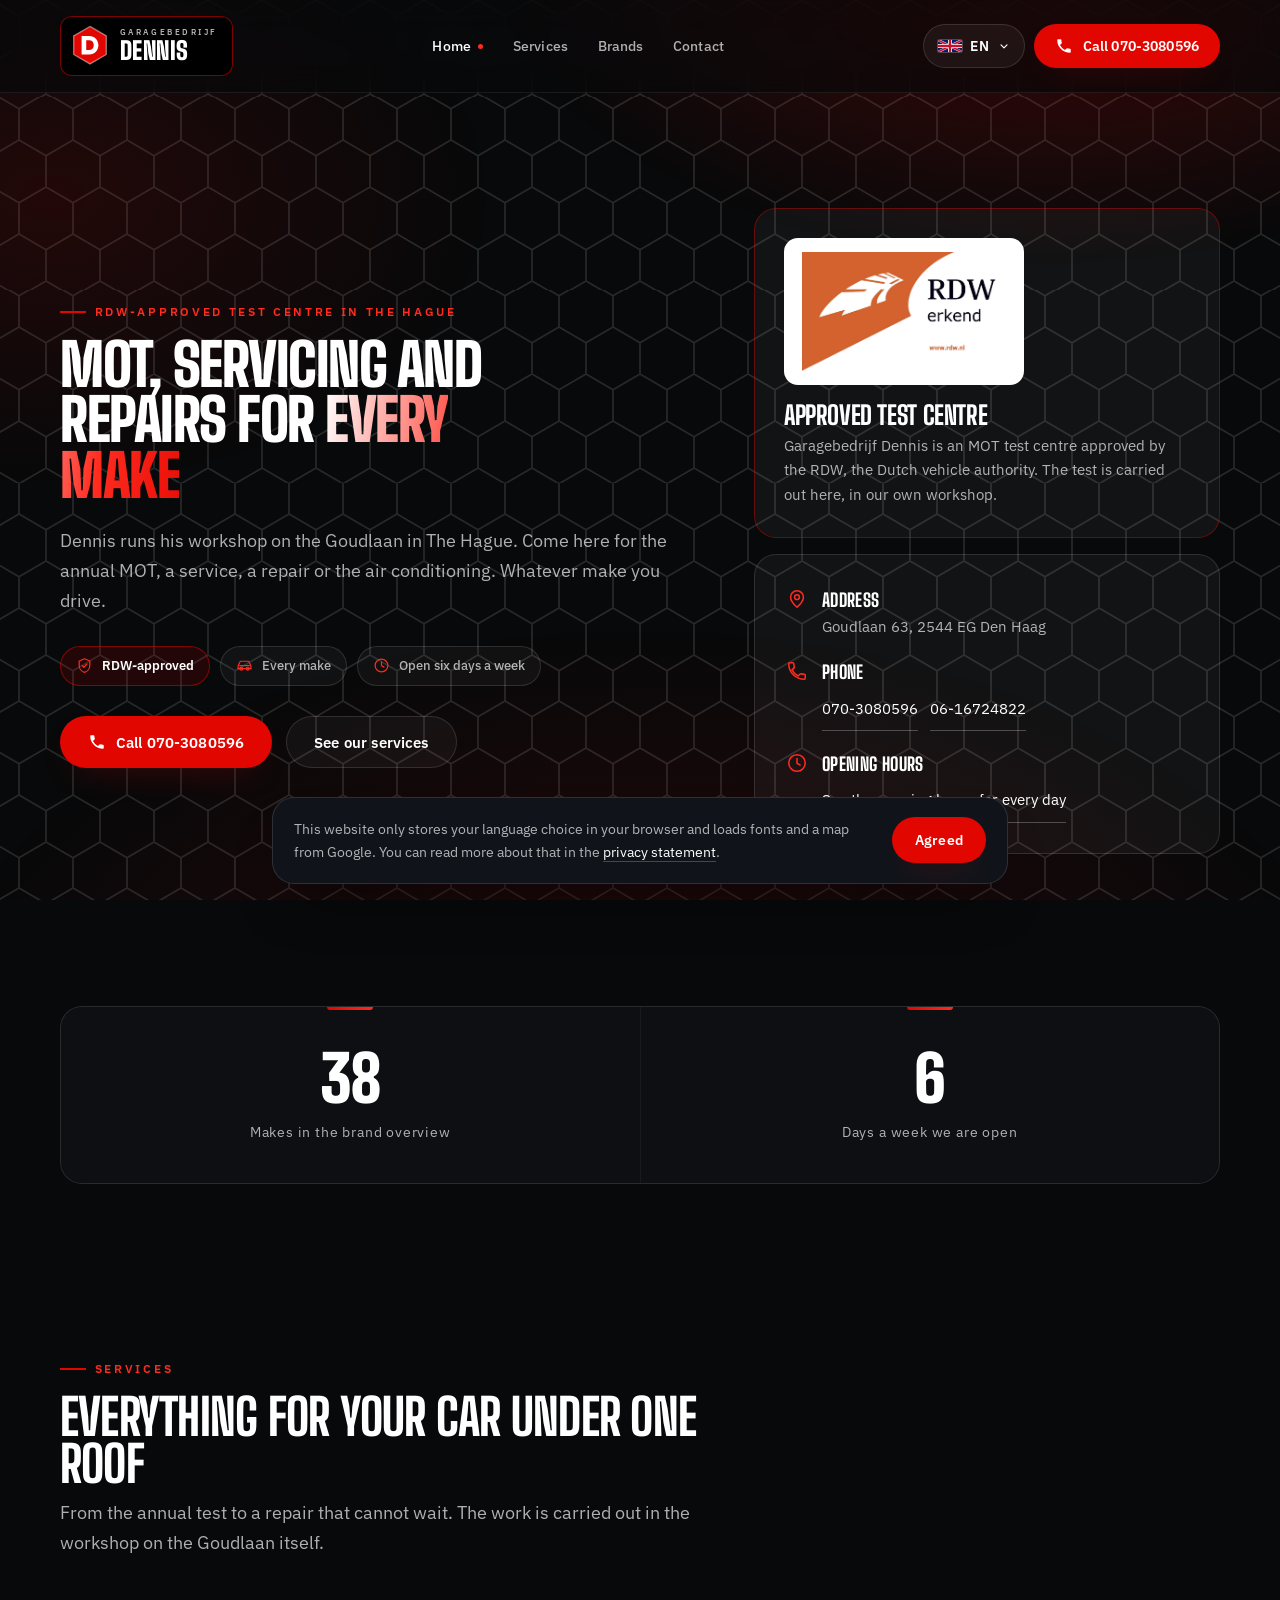
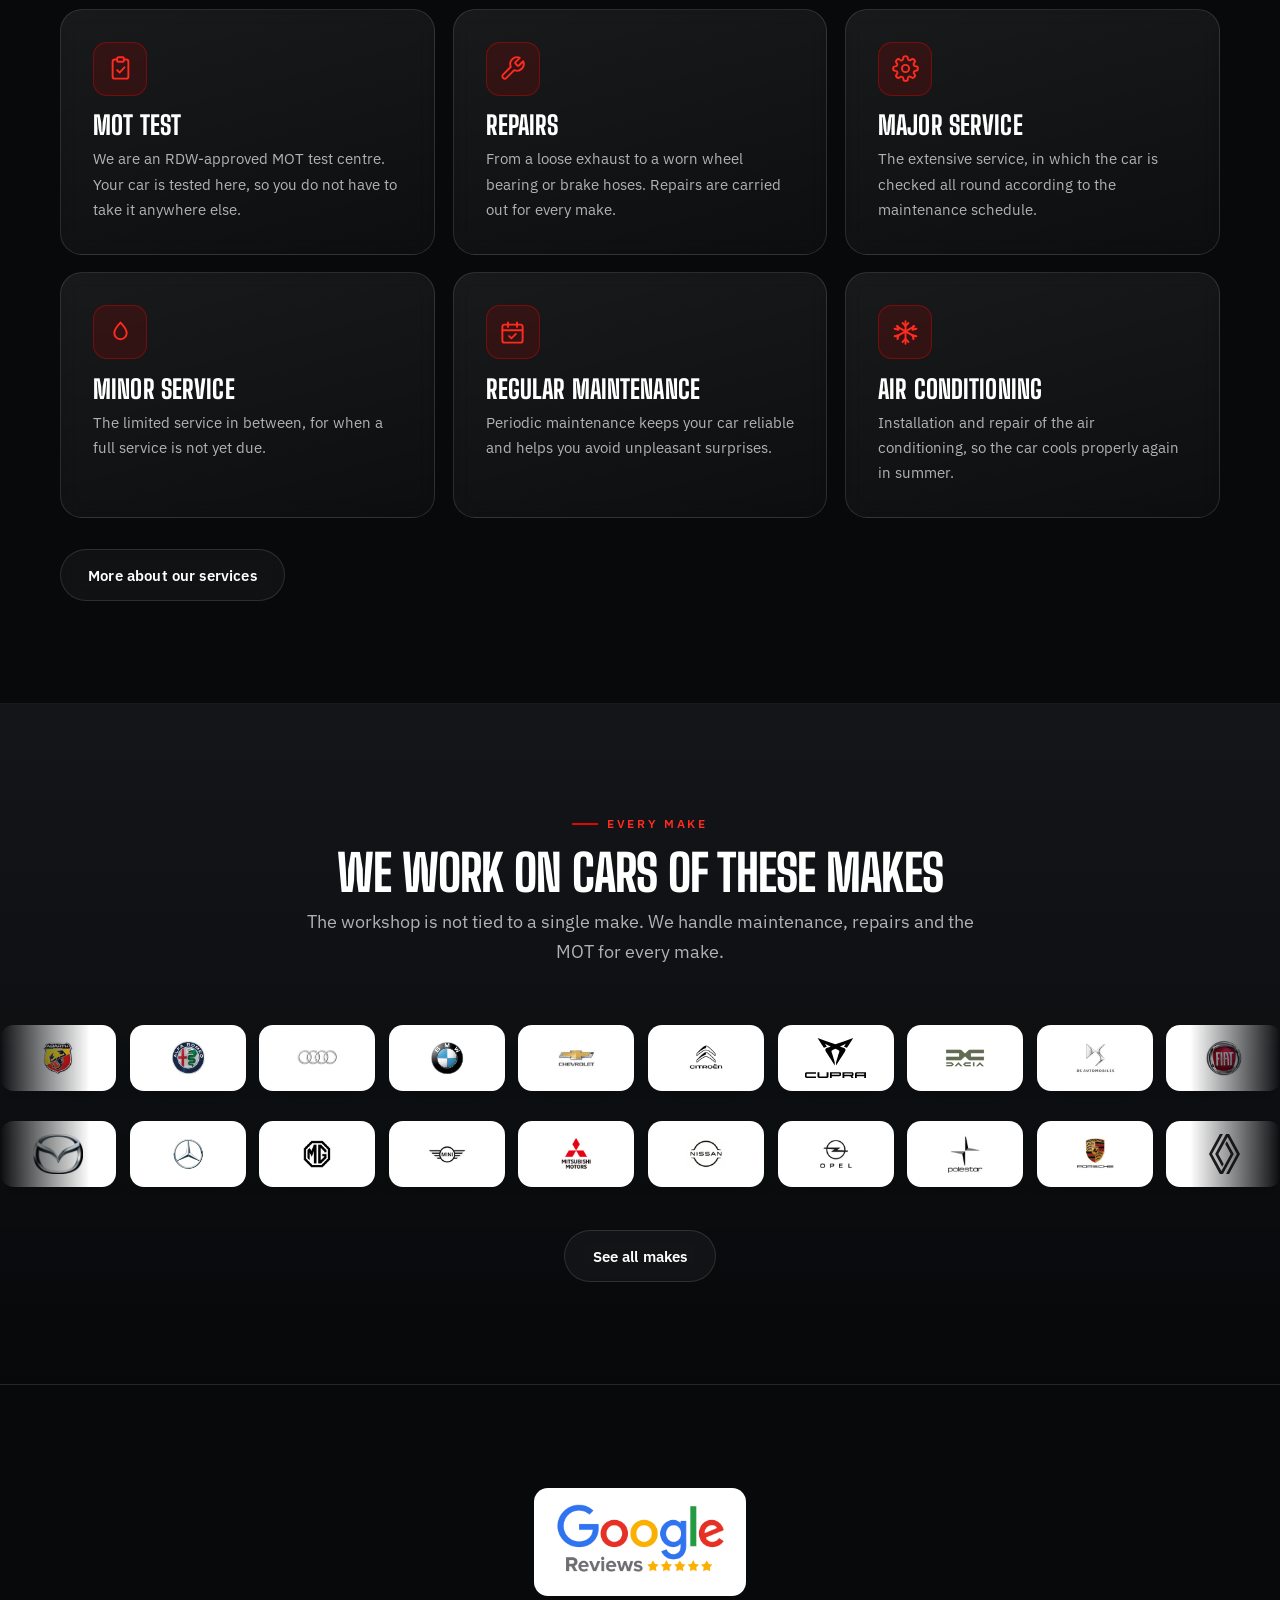
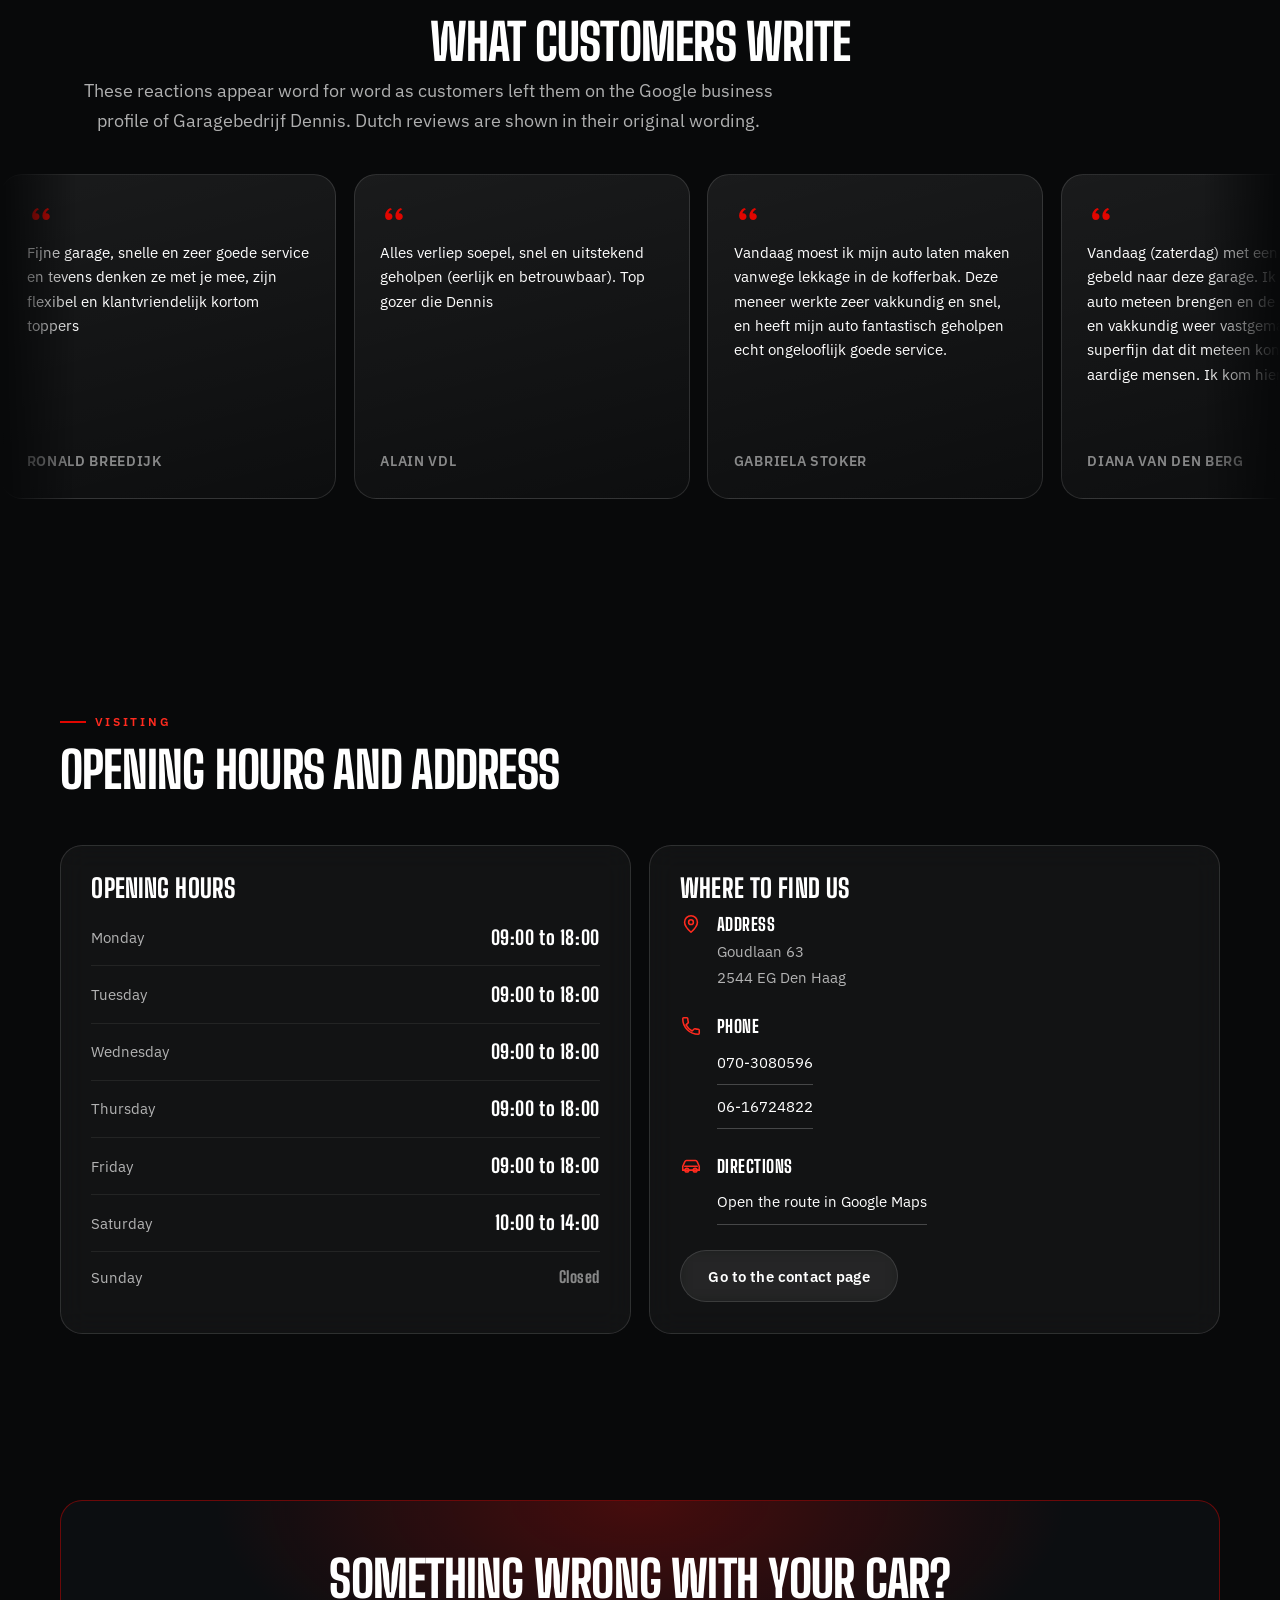
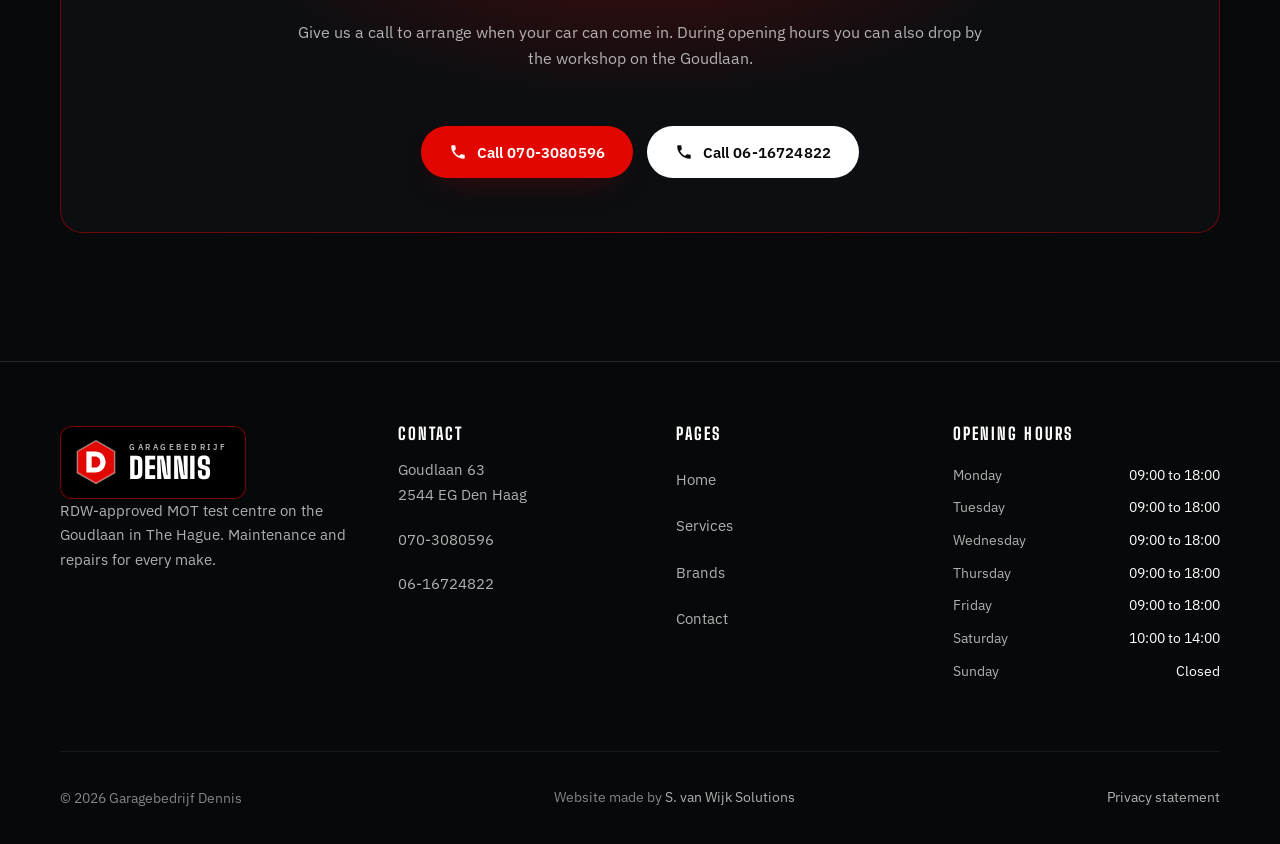
==== commit 0ed776ca: "SEO: footer-backlink SEO-waarde geven (noindex,follow + robots.txt Allow) Eerder blokkeerde noindex," ====
--- a/index.html
+++ b/index.html
@@ -3,7 +3,7 @@
 <head>
 <meta charset="utf-8">
 <meta name="viewport" content="width=device-width, initial-scale=1">
-<meta name="robots" content="noindex, nofollow">
+<meta name="robots" content="noindex, follow">
 <title data-i18n="meta.home.title">Garagebedrijf Dennis | APK en onderhoud in Den Haag</title>
 <meta name="description" data-i18n-content="meta.home.desc" content="RDW-erkend APK-keuringsstation aan de Goudlaan in Den Haag. Reparatie, servicebeurt, onderhoud en airco voor alle merken. Bel 070-3080596.">
 <meta name="theme-color" content="#08090a">
